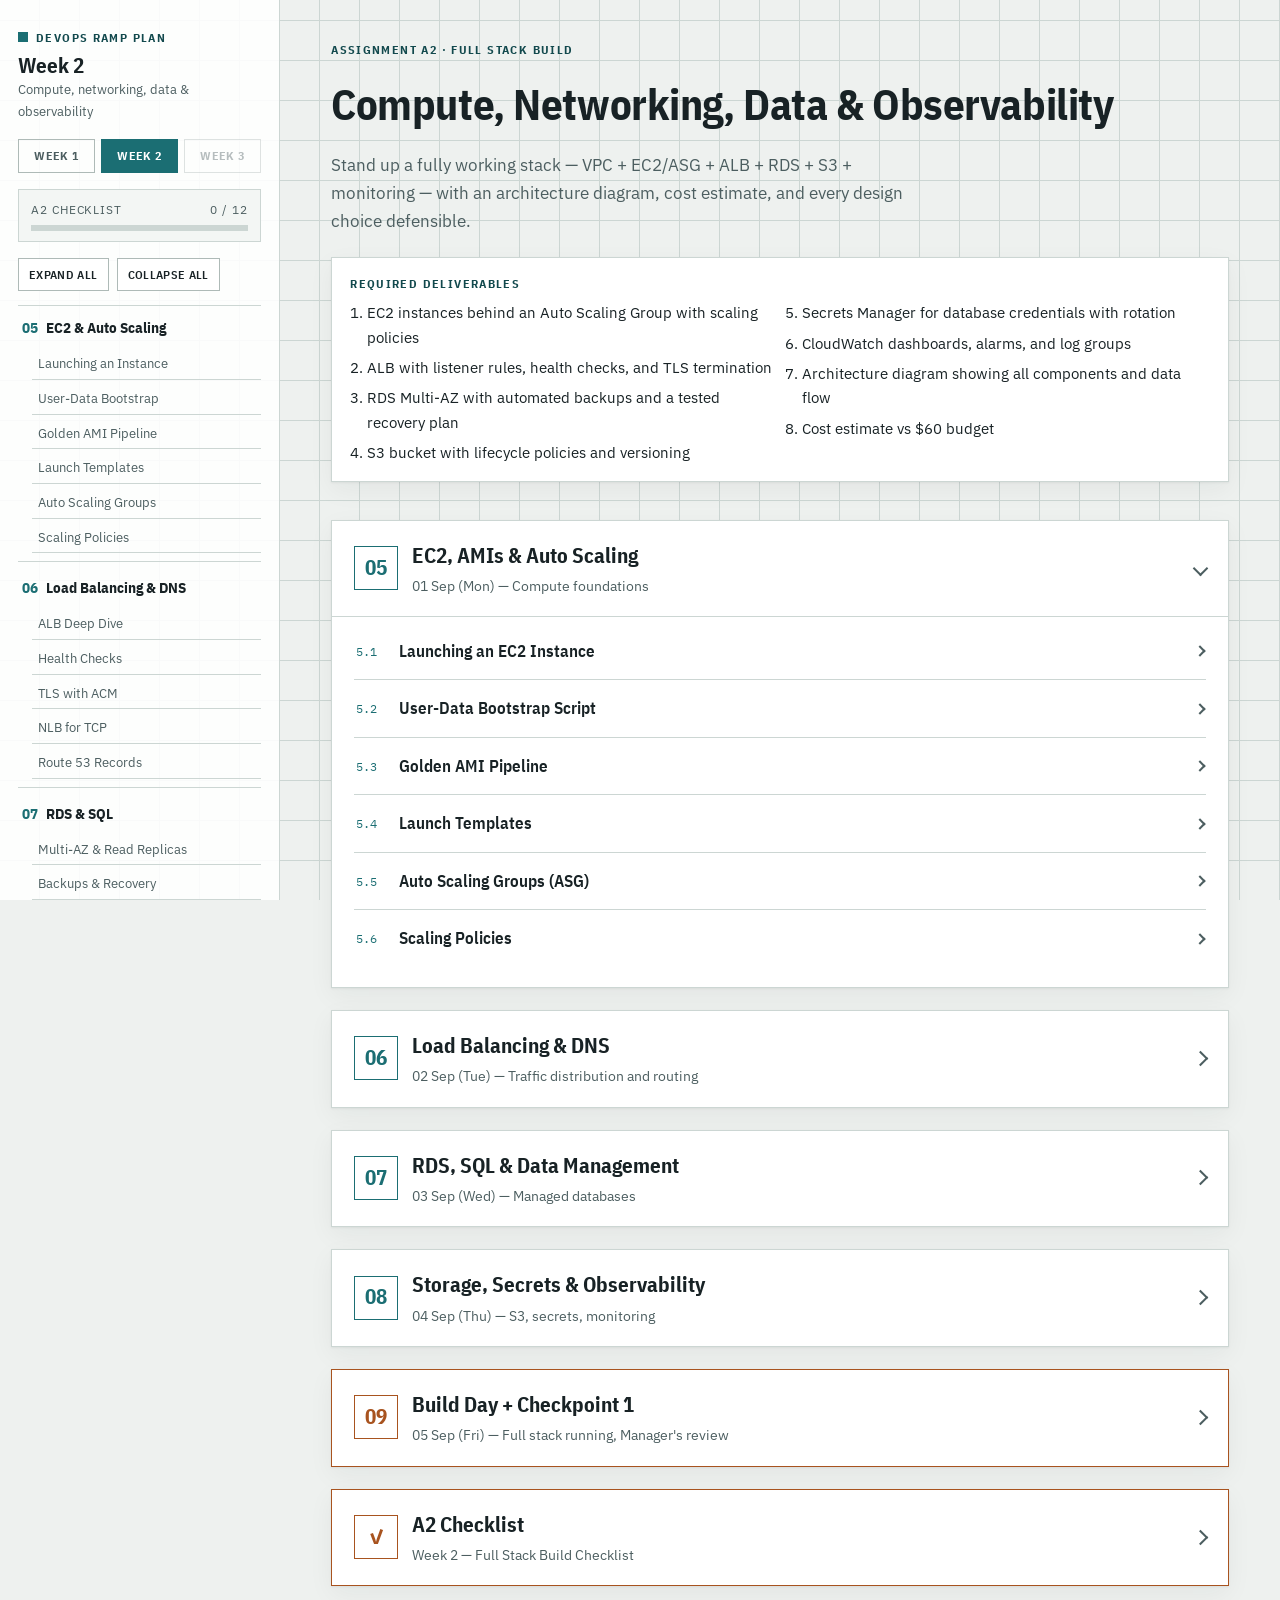
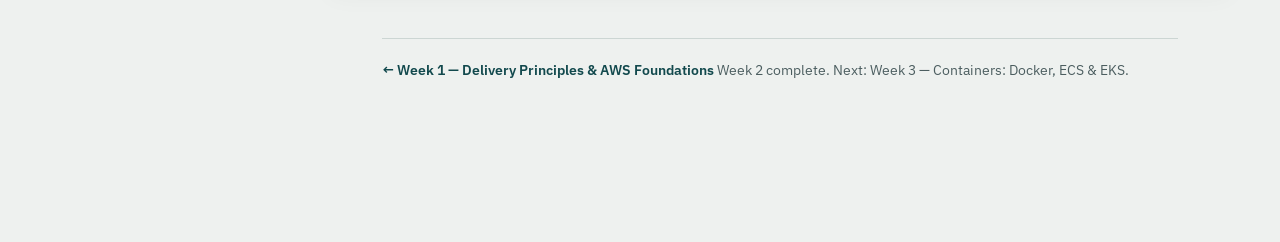
==== week2.html @ 34bdd521 "Public release: DevOps ramp plan (Weeks 1-2) Fresh history for public release. Previous commit histo" ====
<!doctype html>
<html lang="en">
<head>
<meta charset="utf-8">
<meta name="viewport" content="width=device-width, initial-scale=1">
<title>DevOps Ramp Plan — Week 2</title>
<link rel="stylesheet" href="https://fonts.googleapis.com/css2?family=IBM+Plex+Sans+Condensed:wght@600;700&family=IBM+Plex+Sans:wght@400;500;600;700&family=IBM+Plex+Mono:wght@400;500;600&display=swap">
<link rel="stylesheet" href="styles.css">
</head>
<body>

<div class="shell">
  <aside class="sidebar" id="sidebar">
    <div class="brand"><span class="brand-mark"></span><span class="eyebrow">DevOps Ramp Plan</span></div>
    <h1>Week 2</h1>
    <div class="tagline">Compute, networking, data &amp; observability</div>

    <div class="week-switch">
      <a href="index.html" class="week-tab">Week 1</a>
      <a href="week2.html" class="week-tab active">Week 2</a>
      <span class="week-tab disabled">Week 3</span>
    </div>

    <div class="progress-card">
      <div class="p-row"><span>A2 Checklist</span><span id="progress-count">0 / 12</span></div>
      <div class="progress-track"><div class="progress-fill" id="progress-fill"></div></div>
    </div>

    <div class="nav-controls">
      <button class="btn" id="expand-all">Expand all</button>
      <button class="btn" id="collapse-all">Collapse all</button>
    </div>

    <nav class="nav" id="nav">
      <ul>
        <li>
          <a class="day-link" href="#d5"><span class="day-num">05</span> EC2 &amp; Auto Scaling</a>
          <ul class="sub-list">
            <li><a href="#d5-1">Launching an Instance</a></li>
            <li><a href="#d5-2">User-Data Bootstrap</a></li>
            <li><a href="#d5-3">Golden AMI Pipeline</a></li>
            <li><a href="#d5-4">Launch Templates</a></li>
            <li><a href="#d5-5">Auto Scaling Groups</a></li>
            <li><a href="#d5-6">Scaling Policies</a></li>
          </ul>
        </li>
        <li>
          <a class="day-link" href="#d6"><span class="day-num">06</span> Load Balancing &amp; DNS</a>
          <ul class="sub-list">
            <li><a href="#d6-1">ALB Deep Dive</a></li>
            <li><a href="#d6-2">Health Checks</a></li>
            <li><a href="#d6-3">TLS with ACM</a></li>
            <li><a href="#d6-4">NLB for TCP</a></li>
            <li><a href="#d6-5">Route 53 Records</a></li>
          </ul>
        </li>
        <li>
          <a class="day-link" href="#d7"><span class="day-num">07</span> RDS &amp; SQL</a>
          <ul class="sub-list">
            <li><a href="#d7-1">Multi-AZ &amp; Read Replicas</a></li>
            <li><a href="#d7-2">Backups &amp; Recovery</a></li>
            <li><a href="#d7-3">Parameter Groups</a></li>
            <li><a href="#d7-4">Safe SQL Operations</a></li>
            <li><a href="#d7-5">EXPLAIN Plans</a></li>
          </ul>
        </li>
        <li>
          <a class="day-link" href="#d8"><span class="day-num">08</span> Storage, Secrets &amp; Observability</a>
          <ul class="sub-list">
            <li><a href="#d8-1">S3 Deep Dive</a></li>
            <li><a href="#d8-2">Secrets Manager</a></li>
            <li><a href="#d8-3">CloudWatch</a></li>
            <li><a href="#d8-4">X-Ray Tracing</a></li>
            <li><a href="#d8-5">AWS Budgets</a></li>
          </ul>
        </li>
        <li>
          <a class="day-link" href="#d9"><span class="day-num">09</span> Build Day + Checkpoint&nbsp;1</a>
        </li>
        <li><a class="day-link checklist-link" href="#checklist"><span class="day-num">✓</span> A2 Checklist</a></li>
      </ul>
    </nav>
  </aside>

  <main>
    <div class="hero">
      <span class="eyebrow">Assignment A2 · Full Stack Build</span>
      <h1>Compute, Networking, Data &amp; Observability</h1>
      <p class="goal">Stand up a fully working stack — VPC + EC2/ASG + ALB + RDS + S3 + monitoring — with an architecture diagram, cost estimate, and every design choice defensible.</p>
      <div class="deliverables">
        <span class="eyebrow">Required deliverables</span>
        <ol>
          <li>EC2 instances behind an Auto Scaling Group with scaling policies</li>
          <li>ALB with listener rules, health checks, and TLS termination</li>
          <li>RDS Multi-AZ with automated backups and a tested recovery plan</li>
          <li>S3 bucket with lifecycle policies and versioning</li>
          <li>Secrets Manager for database credentials with rotation</li>
          <li>CloudWatch dashboards, alarms, and log groups</li>
          <li>Architecture diagram showing all components and data flow</li>
          <li>Cost estimate vs $60 budget</li>
        </ol>
      </div>
    </div>

    <!-- ===================== DAY 5 ===================== -->
    <details class="day" id="d5" open>
      <summary><span class="day-badge">05</span><span class="day-title"><h2>EC2, AMIs &amp; Auto Scaling</h2><div class="day-sub">01 Sep (Mon) — Compute foundations</div></span><span class="chev"></span></summary>
      <div class="day-body">

        <details class="sub" id="d5-1">
          <summary><span class="sub-num">5.1</span><h3>Launching an EC2 Instance</h3><span class="chev-sm"></span></summary>
          <div class="sub-content">
            <p>An EC2 instance is a virtual server. You choose four things when you launch one:</p>
            <dl class="termlist">
              <dt>AMI (Amazon Machine Image)</dt>
              <dd>The template — which OS, which pre-installed software. Amazon Linux 2023, Ubuntu 24.04, or your own custom image.</dd>
              <dt>Instance type</dt>
              <dd>The hardware — how much CPU and RAM. <code>t3.micro</code> (2 vCPU, 1 GB) is free tier. <code>m5.xlarge</code> (4 vCPU, 16 GB) is production-grade.</dd>
              <dt>Key pair</dt>
              <dd>SSH key for logging in. Create once, reuse. Download the <code>.pem</code> file and keep it safe — you can't download it again.</dd>
              <dt>Network settings</dt>
              <dd>Which VPC, which subnet, which security group. This determines who can reach the instance and what it can reach.</dd>
            </dl>

            <h4 class="mini">Step 1: Find the latest AMI</h4>
            <p>AMIs get deprecated regularly. Always search for the current one:</p>
            <pre data-lang="bash"># Latest Amazon Linux 2023
aws ec2 describe-images \
  --owners amazon \
  --filters "Name=name,Values=al2023-ami-2023*-x86_64" \
            "Name=state,Values=available" \
  --query "Images | sort_by(@, &CreationDate) | [-1].{ID:ImageId,Name:Name}" \
  --output table

# Latest Ubuntu 24.04
aws ec2 describe-images \
  --owners 099720109477 \
  --filters "Name=name,Values=ubuntu/images/hvm-ssd-gp3/ubuntu-noble-24.04-amd64-server-*" \
            "Name=state,Values=available" \
  --query "Images | sort_by(@, &CreationDate) | [-1].{ID:ImageId,Name:Name}" \
  --output table</pre>

            <h4 class="mini">Step 2: Check which instance types are free tier</h4>
            <pre data-lang="bash">aws ec2 describe-instance-types \
  --filters "Name=free-tier-eligible,Values=true" \
  --query "InstanceTypes[].InstanceType" \
  --output table</pre>
            <div class="fact fact-fail"><span class="tag">Gotcha</span><p><code>t2.micro</code> is no longer free tier on newer accounts — it's been replaced by <code>t3.micro</code>. Always check with the command above before launching.</p></div>

            <h4 class="mini">Step 3: Find your VPC subnets and security groups</h4>
            <pre data-lang="bash"># List subnets in your hand-built VPC
aws ec2 describe-subnets \
  --filters "Name=vpc-id,Values=vpc-0123456789abcdef0" \
  --query "Subnets[].{ID:SubnetId,Name:Tags[?Key=='Name']|[0].Value,CIDR:CidrBlock}" \
  --output table

# List security groups in your hand-built VPC
aws ec2 describe-security-groups \
  --filters "Name=vpc-id,Values=vpc-0123456789abcdef0" \
  --query "SecurityGroups[].{ID:GroupId,Name:GroupName}" \
  --output table</pre>
            <div class="fact fact-fail"><span class="tag">Common mistake</span><p>Using the default VPC subnet (<code>172.31.x.x</code>) instead of your hand-built VPC subnet (<code>10.0.x.x</code>). Always verify the subnet ID belongs to <code>vpc-0123456789abcdef0</code>, not <code>vpc-0fedcba9876543210</code> (the default).</p></div>

            <h4 class="mini">Step 4: Create security groups if missing</h4>
            <pre data-lang="bash"># ALB security group
aws ec2 create-security-group \
  --group-name fahad-alb-sg \
  --description "ALB - allows HTTPS/HTTP from internet" \
  --vpc-id vpc-0123456789abcdef0 \
  --query "GroupId" --output text

# App security group
aws ec2 create-security-group \
  --group-name fahad-app-sg \
  --description "App servers - allows traffic from ALB only" \
  --vpc-id vpc-0123456789abcdef0 \
  --query "GroupId" --output text

# DB security group
aws ec2 create-security-group \
  --group-name fahad-db-sg \
  --description "Database - allows traffic from App only" \
  --vpc-id vpc-0123456789abcdef0 \
  --query "GroupId" --output text</pre>

            <h4 class="mini">Step 5: Add inbound rules (the chain)</h4>
            <pre data-lang="bash"># ALB-sg: allow HTTPS and HTTP from internet
aws ec2 authorize-security-group-ingress \
  --group-id &lt;ALB_SG_ID&gt; \
  --protocol tcp --port 443 --cidr 0.0.0.0/0

aws ec2 authorize-security-group-ingress \
  --group-id &lt;ALB_SG_ID&gt; \
  --protocol tcp --port 80 --cidr 0.0.0.0/0

# App-sg: allow 8080 from ALB-sg ONLY
aws ec2 authorize-security-group-ingress \
  --group-id &lt;APP_SG_ID&gt; \
  --protocol tcp --port 8080 \
  --source-group &lt;ALB_SG_ID&gt;

# DB-sg: allow 5432 from App-sg ONLY
aws ec2 authorize-security-group-ingress \
  --group-id &lt;DB_SG_ID&gt; \
  --protocol tcp --port 5432 \
  --source-group &lt;APP_SG_ID&gt;</pre>

            <h4 class="mini">Step 6: Launch the instance</h4>
            <pre data-lang="bash">aws ec2 run-instances \
  --image-id &lt;AMI_ID_FROM_STEP_1&gt; \
  --instance-type t3.micro \
  --key-name devopsKeypair \
  --subnet-id &lt;fahad-private-app-a SUBNET_ID&gt; \
  --security-group-ids &lt;fahad-app-sg ID&gt; \
  --count 1 \
  --tag-specifications 'ResourceType=instance,Tags=[
    {Key=Name,Value=fahad-web-dev},
    {Key=Environment,Value=dev},
    {Key=Owner,Value=fahad},
    {Key=Project,Value=ecommerce-platform},
    {Key=ManagedBy,Value=manual}
  ]'</pre>

            <h4 class="mini">Step 7: Verify it landed in the right VPC</h4>
            <pre data-lang="bash"># Check — IP should be 10.0.10.x, NOT 172.31.x.x
aws ec2 describe-instances \
  --filters "Name=tag:Name,Values=fahad-web-dev" \
            "Name=instance-state-name,Values=running" \
  --query "Reservations[].Instances[].{ID:InstanceId,IP:PrivateIpAddress,Subnet:SubnetId,VPC:VpcId,State:State.Name}" \
  --output table</pre>

            <h4 class="mini">Manage instances</h4>
            <pre data-lang="bash"># List all running instances (clean table view)
aws ec2 describe-instances \
  --filters "Name=instance-state-name,Values=running" \
  --query "Reservations[].Instances[].{ID:InstanceId,State:State.Name,Type:InstanceType,IP:PrivateIpAddress,Name:Tags[?Key=='Name']|[0].Value}" \
  --output table

# Stop (keeps data, stops billing compute)
aws ec2 stop-instances --instance-ids i-xxxxx

# Start again
aws ec2 start-instances --instance-ids i-xxxxx

# Terminate (permanent delete)
aws ec2 terminate-instances --instance-ids i-xxxxx

# Terminate multiple at once
aws ec2 terminate-instances --instance-ids i-aaa111 i-bbb222 i-ccc333</pre>
            <div class="fact fact-note"><span class="tag">Free tier</span><p>750 hours/month of <code>t3.micro</code> for 12 months. One instance 24/7 fits exactly. Two running simultaneously = the second one costs ~$7.50/month. Always check <code>aws ec2 describe-instances</code> to know what's running.</p></div>
          </div>
        </details>

        <details class="sub" id="d5-2">
          <summary><span class="sub-num">5.2</span><h3>User-Data Bootstrap Script</h3><span class="chev-sm"></span></summary>
          <div class="sub-content">
            <p>A shell script that runs automatically on first boot, as root. Used to install packages, configure services, and prepare the instance for its role.</p>
            <pre data-lang="bash">#!/bin/bash
yum update -y
yum install -y httpd
systemctl start httpd
systemctl enable httpd
echo "&lt;h1&gt;Hello from $(hostname)&lt;/h1&gt;" > /var/www/html/index.html</pre>
            <p>Pass it when launching:</p>
            <pre data-lang="bash">aws ec2 run-instances \
  --user-data file://bootstrap.sh \
  ...</pre>
            <div class="fact fact-fail"><span class="tag">Failure mode</span><p>User-data runs once on first boot only. If it fails silently, the instance looks "running" but isn't configured. Check <code>/var/log/cloud-init-output.log</code> to debug.</p></div>
            <div class="fact fact-good"><span class="tag">Best practice</span><p>Keep user-data short — install an agent, pull config from S3 or Parameter Store. Heavy installs belong in a Golden AMI (next section) for faster boot times.</p></div>
          </div>
        </details>

        <details class="sub" id="d5-3">
          <summary><span class="sub-num">5.3</span><h3>Golden AMI Pipeline</h3><span class="chev-sm"></span></summary>
          <div class="sub-content">
            <p>Instead of installing everything via user-data on every boot, you bake a <strong>Golden AMI</strong> — a pre-configured image with all dependencies already installed. Instances boot in ~30 seconds instead of ~4 minutes.</p>

            <h4 class="mini">Step 1: Launch a base instance in a public subnet</h4>
            <p>You need to SSH into this instance to install packages, so it must be in a <strong>public subnet</strong> with internet access and a security group that allows SSH.</p>
            <pre data-lang="bash"># Launch in fahad-public-a with ALB security group
aws ec2 run-instances \
  --image-id ami-0aaaaaaaaaaaaaaaa \
  --instance-type t3.micro \
  --key-name devopsKeypair \
  --subnet-id subnet-0aaa1111aaaa11111 \
  --security-group-ids sg-0aaa00001111bbbb \
  --count 1 \
  --tag-specifications 'ResourceType=instance,Tags=[
    {Key=Name,Value=fahad-golden-base},
    {Key=Owner,Value=fahad}
  ]' \
  --profile fahad</pre>
            <div class="fact fact-fail"><span class="tag">Don't use an existing project instance</span><p>Never bake a Golden AMI from an instance running a project (like nsl-ledgerly). It has project-specific code, credentials, logs, and SSH history that would leak into every new instance. Always start from a fresh base AMI.</p></div>

            <h4 class="mini">Step 2: Wait for the instance to be running, get its public IP</h4>
            <pre data-lang="bash"># Wait ~30 seconds, then check (pending → running takes time)
aws ec2 describe-instances \
  --instance-ids &lt;INSTANCE_ID&gt; \
  --query "Reservations[0].Instances[0].{PublicIP:PublicIpAddress,State:State.Name}" \
  --output table \
  --profile fahad</pre>
            <div class="fact fact-note"><span class="tag">Why wait 30 seconds?</span><p>When you launch, the state is <code>pending</code> — AWS is finding a server, attaching the EBS volume, starting the VM, and assigning a public IP. Until the state becomes <code>running</code>, there's no public IP. That's why <code>PublicDnsName</code> is empty in the launch output.</p></div>

            <h4 class="mini">Step 3: Ensure SSH access (port 22)</h4>
            <p>Check if port 22 is open in your security group:</p>
            <pre data-lang="bash"># Check existing rules
aws ec2 describe-security-groups \
  --group-ids sg-0aaa00001111bbbb \
  --query "SecurityGroups[0].IpPermissions[].{Port:FromPort}" \
  --output table \
  --profile fahad

# If port 22 is NOT listed, add it temporarily
aws ec2 authorize-security-group-ingress \
  --group-id sg-0aaa00001111bbbb \
  --protocol tcp --port 22 --cidr 0.0.0.0/0 \
  --profile fahad</pre>
            <div class="fact fact-note"><span class="tag">Why port 22?</span><p>Port 22 = SSH, the protocol for remote login to Linux servers. Security groups block everything by default. Without a port 22 rule, your SSH connection is silently dropped — no error, just a timeout. The ALB security group only has 80 (HTTP) and 443 (HTTPS), which is correct for web traffic but doesn't include SSH.</p></div>

            <h4 class="mini">Troubleshooting: SSH hangs at "Connecting"</h4>
            <p>If <code>ssh -v</code> shows <code>debug1: Connecting to x.x.x.x port 22.</code> and then hangs, check these three things in order:</p>

            <p><strong>Problem 1: Route table not associated with the public subnet</strong></p>
            <p>This is the most common issue. You created <code>fahad-public-rt</code> with the IGW route, but forgot to associate it with the public subnets. Without association, the subnet uses the VPC's main route table (which has no internet route).</p>
            <pre data-lang="bash"># Check: does the public subnet have a route table?
aws ec2 describe-route-tables \
  --filters "Name=association.subnet-id,Values=subnet-0aaa1111aaaa11111" \
  --query "RouteTables[].{ID:RouteTableId,Routes:Routes[].{Dest:DestinationCidrBlock,Target:GatewayId}}" \
  --output table \
  --profile fahad

# If empty → no route table associated. Fix:
aws ec2 associate-route-table \
  --route-table-id rtb-0aaa99998888bbbb \
  --subnet-id subnet-0aaa1111aaaa11111 \
  --profile fahad

# Do the same for fahad-public-b
aws ec2 associate-route-table \
  --route-table-id rtb-0aaa99998888bbbb \
  --subnet-id subnet-0bbb2222bbbb22222 \
  --profile fahad</pre>

            <p><strong>Problem 2: Internet Gateway not attached to VPC</strong></p>
            <pre data-lang="bash"># Check: is the IGW attached?
aws ec2 describe-internet-gateways \
  --filters "Name=attachment.vpc-id,Values=vpc-0123456789abcdef0" \
  --query "InternetGateways[].{ID:InternetGatewayId,State:Attachments[0].State}" \
  --output table \
  --profile fahad

# If State is "detached" or empty:
aws ec2 attach-internet-gateway \
  --internet-gateway-id igw-0aaa11112222bbbb \
  --vpc-id vpc-0123456789abcdef0 \
  --profile fahad</pre>

            <p><strong>Problem 3: SSH key file not found</strong></p>
            <pre data-lang="bash"># Error: "Identity file /home/user/.ssh/mymac.pem not accessible: No such file"

# Find the key file on your machine
find ~ -name "*.pem" -type f 2>/dev/null

# If the key is lost (can't re-download from AWS), create a new one:
aws ec2 create-key-pair \
  --key-name devopsKeypair \
  --query "KeyMaterial" \
  --output text \
  --profile fahad > ~/.ssh/devopsKeypair.pem

chmod 400 ~/.ssh/devopsKeypair.pem

# Then terminate the instance and relaunch with the new key
# (you can't change the key of a running instance)</pre>

            <p><strong>Problem 4: Permission denied on .pem file</strong></p>
            <pre data-lang="bash"># Error: "Permissions 0644 for 'key.pem' are too open"
chmod 400 ~/.ssh/devopsKeypair.pem</pre>

            <h4 class="mini">Step 4: SSH in and install packages</h4>
            <pre data-lang="bash">ssh -i ~/.ssh/devopsKeypair.pem ec2-user@&lt;PUBLIC_IP&gt;

# Inside the instance — run these:

# Update OS
sudo yum update -y

# Install Python 3.12 and pip
sudo yum install -y python3.12 python3.12-pip

# Install Nginx
sudo yum install -y nginx
sudo systemctl enable nginx

# Install app dependencies
sudo pip3.12 install gunicorn django==5.1

# Install CloudWatch agent
sudo yum install -y amazon-cloudwatch-agent

# Harden SSH: disable root login
sudo sed -i 's/#PermitRootLogin yes/PermitRootLogin no/' /etc/ssh/sshd_config

# Clean up before snapshot (remove temp files, logs, SSH history)
sudo rm -rf /tmp/* /var/log/*.log
history -c

# Exit back to your local machine
exit</pre>

            <h4 class="mini">Step 5: Bake the Golden AMI</h4>
            <pre data-lang="bash">aws ec2 create-image \
  --instance-id &lt;INSTANCE_ID&gt; \
  --name "golden-ecommerce-v1.0-$(date +%Y%m%d)" \
  --description "AL2023 + Python 3.12 + Nginx + Django 5.1 + CW agent" \
  --tag-specifications 'ResourceType=image,Tags=[
    {Key=Name,Value=golden-ecommerce-v1.0},
    {Key=Owner,Value=fahad},
    {Key=Project,Value=ecommerce-platform},
    {Key=BaseAMI,Value=ami-0aaaaaaaaaaaaaaaa}
  ]' \
  --profile fahad

# Check if it's ready (takes 3-5 minutes: pending → available)
aws ec2 describe-images \
  --owners self \
  --query "Images[].{ID:ImageId,Name:Name,State:State}" \
  --output table \
  --profile fahad</pre>
            <div class="fact fact-note"><span class="tag">BaseAMI tag</span><p>Tag the Golden AMI with the base AMI ID it was built from. When Amazon releases a security patch, you know which base to re-bake from.</p></div>

            <h4 class="mini">Step 6: Clean up</h4>
            <pre data-lang="bash"># Terminate the base instance (no longer needed)
aws ec2 terminate-instances \
  --instance-ids &lt;INSTANCE_ID&gt; \
  --profile fahad

# Remove SSH access from ALB security group (security hygiene)
aws ec2 revoke-security-group-ingress \
  --group-id sg-0aaa00001111bbbb \
  --protocol tcp --port 22 --cidr 0.0.0.0/0 \
  --profile fahad</pre>
            <div class="fact fact-fail"><span class="tag">Don't forget</span><p>Always remove the port 22 rule after you're done. SSH from <code>0.0.0.0/0</code> means anyone on the internet can attempt to connect. In production, use AWS Systems Manager Session Manager instead — no SSH port needed at all.</p></div>

            <h4 class="mini">Step 7: Use the Golden AMI going forward</h4>
            <pre data-lang="bash"># Our Golden AMI: ami-0bbbbbbbbbbbbbbbb
# Use it instead of the base Amazon AMI in all future launches:

aws ec2 run-instances \
  --image-id ami-0bbbbbbbbbbbbbbbb \
  --instance-type t3.micro \
  --key-name devopsKeypair \
  --subnet-id subnet-0ccc3333cccc33333 \
  --security-group-ids sg-0bbb00002222cccc \
  --profile fahad

# Boot time: ~30 seconds (vs ~4 minutes with user-data bootstrap)</pre>

            <h4 class="mini">Managing Golden AMIs</h4>
            <pre data-lang="bash"># List all your custom AMIs
aws ec2 describe-images \
  --owners self \
  --query "Images[].{ID:ImageId,Name:Name,State:State,Date:CreationDate}" \
  --output table \
  --profile fahad

# Deregister an old AMI you no longer need
aws ec2 deregister-image \
  --image-id ami-xxxxx \
  --profile fahad</pre>

            <h4 class="mini">When to re-bake</h4>
            <ul>
              <li><strong>New OS security patch</strong> — Amazon releases an updated base AMI, you rebuild on top of it</li>
              <li><strong>New system dependency</strong> — adding Redis client, upgrading Python version</li>
              <li><strong>Configuration change</strong> — new monitoring agent config, updated SSH hardening</li>
              <li><strong>NOT for app code changes</strong> — your app code is pulled fresh at boot (from S3 or a container registry), so you don't re-bake just for a code deploy</li>
            </ul>
            <p>Re-baking uses the same steps as the first bake — the difference is what you start <em>from</em>:</p>
            <pre class="diagram">First bake:       Amazon Linux AMI → install everything → Golden v1.0
Re-bake:          Golden v1.0 → apply changes → Golden v1.1
Security re-bake: NEW Amazon Linux AMI → install everything fresh → Golden v2.0</pre>
            <div class="fact fact-fail"><span class="tag">Gotcha</span><p>Step 6 of the first bake revoked port 22 from <code>sg-0aaa00001111bbbb</code> as security hygiene — which means it's <em>closed by default</em> every time you come back to re-bake. Both scenarios below re-open it before SSHing and revoke it again during clean-up. Skip that and SSH just hangs at "Connecting", same symptom as the troubleshooting section above, different cause.</p></div>

            <h4 class="mini">Scenario 1 — small update (add a package, change a config)</h4>
            <p>Start from your existing Golden AMI — everything is already installed, you just add the change:</p>
            <pre data-lang="bash"># 1. Launch from your EXISTING Golden AMI (not the raw Amazon base)
aws ec2 run-instances \
  --image-id ami-0bbbbbbbbbbbbbbbb \
  --instance-type t3.micro \
  --key-name devopsKeypair \
  --subnet-id subnet-0aaa1111aaaa11111 \
  --security-group-ids sg-0aaa00001111bbbb \
  --tag-specifications 'ResourceType=instance,Tags=[
    {Key=Name,Value=fahad-golden-rebake}
  ]' \
  --profile fahad

# 2. Re-open port 22 — Step 6 of the first bake revoked it, so it's
#    almost certainly closed again. Skipping this = SSH hangs at
#    "Connecting" with no error, same symptom as the troubleshooting
#    section above, just a different cause.
aws ec2 authorize-security-group-ingress \
  --group-id sg-0aaa00001111bbbb \
  --protocol tcp --port 22 --cidr 0.0.0.0/0 \
  --profile fahad

# 3. SSH in — everything from v1.0 is already there
ssh -i ~/.ssh/devopsKeypair.pem ec2-user@&lt;PUBLIC_IP&gt;

# 4. Apply only the change
sudo pip3.12 install redis          # example: adding Redis client
sudo systemctl enable redis         # example: enabling a new service

# 5. Clean up and exit
sudo rm -rf /tmp/* /var/log/*.log
history -c
exit

# 6. Bake as v1.1
aws ec2 create-image \
  --instance-id &lt;INSTANCE_ID&gt; \
  --name "golden-ecommerce-v1.1-$(date +%Y%m%d)" \
  --description "v1.0 + Redis client" \
  --tag-specifications 'ResourceType=image,Tags=[
    {Key=Name,Value=golden-ecommerce-v1.1},
    {Key=Owner,Value=fahad},
    {Key=BaseAMI,Value=ami-0bbbbbbbbbbbbbbbb},
    {Key=ChangeLog,Value=added-redis-client}
  ]' \
  --profile fahad

# 7. Clean up — terminate the instance AND re-revoke port 22
aws ec2 terminate-instances --instance-ids &lt;INSTANCE_ID&gt; --profile fahad
aws ec2 revoke-security-group-ingress \
  --group-id sg-0aaa00001111bbbb \
  --protocol tcp --port 22 --cidr 0.0.0.0/0 \
  --profile fahad</pre>

            <h4 class="mini">Scenario 2 — security re-bake (new Amazon base AMI)</h4>
            <p>Amazon released a patched base AMI — you need to rebuild from scratch on the new base to get the OS-level security fixes:</p>
            <pre data-lang="bash"># 1. Find the latest Amazon Linux AMI
aws ec2 describe-images \
  --owners amazon \
  --filters "Name=name,Values=al2023-ami-2023*-x86_64" \
            "Name=state,Values=available" \
  --query "Images | sort_by(@, &amp;CreationDate) | [-1].{ID:ImageId,Name:Name}" \
  --output table --profile fahad

# 2. Launch from the NEW base (not your old Golden AMI)
aws ec2 run-instances \
  --image-id &lt;NEW_AMAZON_AMI&gt; \
  --instance-type t3.micro \
  --key-name devopsKeypair \
  --subnet-id subnet-0aaa1111aaaa11111 \
  --security-group-ids sg-0aaa00001111bbbb \
  --tag-specifications 'ResourceType=instance,Tags=[
    {Key=Name,Value=fahad-golden-rebake-v2}
  ]' \
  --profile fahad

# 3. Re-open port 22 — same reason as Scenario 1: Step 6 of the first
#    bake revoked it, so it's almost certainly closed right now.
aws ec2 authorize-security-group-ingress \
  --group-id sg-0aaa00001111bbbb \
  --protocol tcp --port 22 --cidr 0.0.0.0/0 \
  --profile fahad

# 4. SSH in and install EVERYTHING from scratch (same as first bake)
ssh -i ~/.ssh/devopsKeypair.pem ec2-user@&lt;PUBLIC_IP&gt;

sudo yum update -y
sudo yum install -y python3.12 python3.12-pip nginx amazon-cloudwatch-agent
sudo pip3.12 install gunicorn django==5.1
sudo systemctl enable nginx
sudo sed -i 's/#PermitRootLogin yes/PermitRootLogin no/' /etc/ssh/sshd_config
# ... plus any packages added since v1.0 (like redis from v1.1)
sudo pip3.12 install redis

sudo rm -rf /tmp/* /var/log/*.log
history -c
exit

# 5. Bake as v2.0 (major version = new base)
aws ec2 create-image \
  --instance-id &lt;INSTANCE_ID&gt; \
  --name "golden-ecommerce-v2.0-$(date +%Y%m%d)" \
  --description "NEW base AL2023 + Python 3.12 + Nginx + Django 5.1 + Redis + CW agent" \
  --tag-specifications 'ResourceType=image,Tags=[
    {Key=Name,Value=golden-ecommerce-v2.0},
    {Key=Owner,Value=fahad},
    {Key=BaseAMI,Value=&lt;NEW_AMAZON_AMI&gt;},
    {Key=ChangeLog,Value=security-rebake-new-base}
  ]' \
  --profile fahad

# 6. Clean up — terminate the instance AND re-revoke port 22
aws ec2 terminate-instances --instance-ids &lt;INSTANCE_ID&gt; --profile fahad
aws ec2 revoke-security-group-ingress \
  --group-id sg-0aaa00001111bbbb \
  --protocol tcp --port 22 --cidr 0.0.0.0/0 \
  --profile fahad</pre>

            <h4 class="mini">Which scenario, when?</h4>
            <div class="table-scroll">
              <table>
                <thead><tr><th>Trigger</th><th>Approach</th><th>Version bump</th></tr></thead>
                <tbody>
                  <tr><td>Add a package (redis, memcached client)</td><td>Scenario 1: build on existing Golden AMI</td><td>v1.0 → v1.1</td></tr>
                  <tr><td>Change a config (Nginx settings, SSH hardening)</td><td>Scenario 1: build on existing Golden AMI</td><td>v1.1 → v1.2</td></tr>
                  <tr><td>Upgrade Python (3.12 → 3.13)</td><td>Scenario 2: fresh from new base</td><td>v1.x → v2.0</td></tr>
                  <tr><td>Amazon releases OS security patch</td><td>Scenario 2: fresh from new base</td><td>v1.x → v2.0</td></tr>
                  <tr><td>Major dependency upgrade (Django 5.1 → 6.0)</td><td>Scenario 2: safer to rebuild clean</td><td>v1.x → v2.0</td></tr>
                </tbody>
              </table>
            </div>

            <h4 class="mini">After re-baking: update the launch template</h4>
            <p>The Golden AMI is useless if your ASG (see <a href="#d5-5">5.5</a>) is still pointing to the old one — this uses the launch template mechanics from <a href="#d5-4">5.4</a>:</p>
            <pre data-lang="bash"># Create new launch template version with the new AMI
aws ec2 create-launch-template-version \
  --launch-template-name ecommerce-web \
  --version-description "v2.0 - security rebake" \
  --source-version 1 \
  --launch-template-data '{"ImageId": "ami-NEW_GOLDEN_AMI"}' \
  --profile fahad

# Set it as default
aws ec2 modify-launch-template \
  --launch-template-name ecommerce-web \
  --default-version 2 \
  --profile fahad

# ASG picks up the new version on next scale-out
# To force all instances to update NOW:
aws autoscaling start-instance-refresh \
  --auto-scaling-group-name fahad-web-asg \
  --profile fahad</pre>
            <p>The <code>instance-refresh</code> command does a rolling replacement — terminates old instances one by one and launches new ones from the updated template. Zero downtime if you have multiple instances across AZs.</p>

            <h4 class="mini">Keep a version history</h4>
            <pre data-lang="bash"># List all your Golden AMIs in order
aws ec2 describe-images \
  --owners self \
  --query "Images | sort_by(@, &amp;CreationDate) | [].{ID:ImageId,Name:Name,Date:CreationDate,Base:Tags[?Key=='BaseAMI']|[0].Value}" \
  --output table \
  --profile fahad</pre>
            <p>This gives you a timeline of every Golden AMI you've built, when, and which base it came from. Never delete the currently active AMI — keep at least the previous version as rollback.</p>

            <h4 class="mini">Lab: v1.0 → v1.1 re-bake (adding Docker)</h4>
            <p>This is what we actually did — a Scenario 1 re-bake to add Docker and Docker Compose to the Golden AMI.</p>

            <p><strong>Install Docker and Docker Compose inside SSH session:</strong></p>
            <pre data-lang="bash"># Install Docker
sudo yum install -y docker
sudo systemctl enable docker
sudo systemctl start docker

# Add ec2-user to docker group (no sudo needed for docker commands)
sudo usermod -aG docker ec2-user

# Install Docker Compose v2 (as a Docker CLI plugin)
sudo mkdir -p /usr/local/lib/docker/cli-plugins
sudo curl -SL "https://github.com/docker/compose/releases/latest/download/docker-compose-linux-x86_64" \
  -o /usr/local/lib/docker/cli-plugins/docker-compose
sudo chmod +x /usr/local/lib/docker/cli-plugins/docker-compose

# Verify both
docker --version
docker compose version

# If docker --version gives permission error, the group change hasn't taken effect:
newgrp docker
docker --version</pre>

            <div class="fact fact-fail"><span class="tag">Gotcha: Redis client ≠ Redis server</span>
              <p><code>pip install redis</code> installs the <strong>Python client library</strong> (lets your app talk to a Redis server). <code>systemctl enable redis</code> tries to start the <strong>Redis server process</strong> — which you didn't install. These are two different things with the same name.</p>
              <p>For production, use <strong>ElastiCache</strong> (AWS managed Redis) — your Golden AMI only needs the Python client, not the server. If you want a local Redis server for testing:</p>
            </div>
            <pre data-lang="bash"># Only if you need Redis SERVER on the instance (not typical for production)
sudo yum install -y redis6
sudo systemctl enable redis6
sudo systemctl start redis6
redis-cli ping    # returns PONG</pre>

            <p><strong>Bake result:</strong></p>
            <pre data-lang="bash"># After installing Docker, clean up and exit SSH:
sudo rm -rf /tmp/* /var/log/*.log
history -c
exit

# Bake v1.1 from local machine:
aws ec2 create-image \
  --instance-id i-0eee5555ffff6666 \
  --name "golden-ecommerce-v1.1-$(date +%Y%m%d)" \
  --description "v1.0 + Redis client + Docker + Docker Compose" \
  --tag-specifications 'ResourceType=image,Tags=[
    {Key=Name,Value=golden-ecommerce-v1.1},
    {Key=Owner,Value=fahad},
    {Key=BaseAMI,Value=ami-0bbbbbbbbbbbbbbbb},
    {Key=ChangeLog,Value=added-redis-docker-compose}
  ]' \
  --profile fahad</pre>

            <p><strong>Current AMI inventory:</strong></p>
            <div class="table-scroll">
              <table>
                <thead><tr><th>Version</th><th>AMI ID</th><th>Contents</th><th>Status</th></tr></thead>
                <tbody>
                  <tr><td>v1.0</td><td><code>ami-0bbbbbbbbbbbbbbbb</code></td><td>Python 3.12, Nginx, Django 5.1, CW agent</td><td>Rollback (keep)</td></tr>
                  <tr><td>v1.1</td><td><code>ami-0ccccccccccccccc</code></td><td>v1.0 + Redis client + Docker + Docker Compose</td><td>Current (active)</td></tr>
                </tbody>
              </table>
            </div>

            <h4 class="mini">Where these AMIs actually live</h4>
            <p>A Golden AMI is stored as an <strong>EBS snapshot in S3</strong> — but you never see that S3 bucket directly. AWS manages it entirely behind the scenes; the AMI itself is just a pointer to it:</p>
            <pre class="diagram">Golden AMI (ami-0ccccccccccccccc)
    └── points to → EBS Snapshot (snap-xxxxx)
                        └── stored in → S3 (AWS-managed, invisible to you)</pre>
            <p>See both of our AMIs' snapshots at once:</p>
            <pre data-lang="bash">aws ec2 describe-images \
  --image-ids ami-0bbbbbbbbbbbbbbbb ami-0ccccccccccccccc \
  --query "Images[].{AMI:ImageId,Name:Name,Snapshots:BlockDeviceMappings[].Ebs.SnapshotId}" \
  --output table \
  --profile fahad</pre>
            <div class="table-scroll">
              <table>
                <thead><tr><th>What</th><th>Where</th><th>Can you see it?</th><th>Cost</th></tr></thead>
                <tbody>
                  <tr><td>AMI metadata (name, tags, config)</td><td>EC2 AMI registry (regional)</td><td>Yes — <code>describe-images</code></td><td>Free</td></tr>
                  <tr><td>EBS snapshot (the actual disk data)</td><td>S3 (AWS-managed)</td><td>Yes — <code>describe-snapshots</code></td><td>~$0.05/GB/month</td></tr>
                  <tr><td>The S3 bucket itself</td><td>AWS's internal infrastructure</td><td>No — you can't browse it</td><td>Included in snapshot price</td></tr>
                </tbody>
              </table>
            </div>
            <div class="fact fact-note"><span class="tag">Regional, not AZ-specific</span><p>An AMI exists only in the region you built it in — <code>ap-south-1</code> here, not tied to a specific AZ within it. Want to use it in <code>eu-west-1</code>? You have to copy it there explicitly:</p></div>
            <pre data-lang="bash"># Copy an AMI to another region (for multi-region deployment)
aws ec2 copy-image \
  --source-image-id ami-0ccccccccccccccc \
  --source-region ap-south-1 \
  --region eu-west-1 \
  --name "golden-ecommerce-v1.1-copy" \
  --profile fahad</pre>
            <p>The AMI registration itself is free — it's just a pointer. The snapshot behind it is what actually costs money, which is why deleting an AMI takes two steps (see below): deregistering alone leaves the snapshot billing forever. At this point you should see two snapshots — one for v1.0, one for v1.1 — roughly 8GB each, about $0.80/month total. Minimal cost, but worth knowing where it comes from.</p>

            <h4 class="mini">Troubleshooting: forgot the instance ID</h4>
            <p>If you launched an instance but didn't save the ID, find it by searching running instances:</p>
            <pre data-lang="bash"># Find all running instances (not just yours)
aws ec2 describe-instances \
  --filters "Name=instance-state-name,Values=running" \
  --query "Reservations[].Instances[].{ID:InstanceId,Name:Tags[?Key=='Name']|[0].Value,IP:PrivateIpAddress,VPC:VpcId}" \
  --output table \
  --profile fahad

# If you know the IP from your SSH prompt (e.g. ec2-user@ip-10-0-1-164):
# Look for IP 10.0.1.164 in the table — that row has your instance ID</pre>
            <div class="fact fact-note"><span class="tag">Tip</span><p>If you filtered by <code>tag:Owner,Values=fahad</code> and got nothing, the instance might not have an Owner tag. Drop the tag filter and search all running instances. The SSH prompt always shows the private IP — match it to the table.</p></div>

            <h4 class="mini">When and how to delete old Golden AMIs</h4>
            <div class="table-scroll">
              <table>
                <thead><tr><th>Situation</th><th>Action</th></tr></thead>
                <tbody>
                  <tr><td>v1.1 just created (now)</td><td>Keep v1.0 as rollback</td></tr>
                  <tr><td>v1.1 tested and stable for a few days</td><td>Safe to delete v1.0</td></tr>
                  <tr><td>v2.0 created (security re-bake)</td><td>Keep v1.1, delete v1.0</td></tr>
                  <tr><td><strong>General rule</strong></td><td><strong>Always keep current + one previous version</strong></td></tr>
                </tbody>
              </table>
            </div>

            <p><strong>Deleting an AMI — two steps (not one!):</strong></p>
            <p>Deregistering the AMI alone isn't enough — the EBS snapshot behind it keeps charging ~$0.05/GB/month.</p>
            <pre data-lang="bash"># Step 1: Find the snapshot backing the AMI
aws ec2 describe-images \
  --image-ids ami-0bbbbbbbbbbbbbbbb \
  --query "Images[0].BlockDeviceMappings[].Ebs.SnapshotId" \
  --output text \
  --profile fahad

# Step 2: Deregister the AMI (removes it from your AMI list)
aws ec2 deregister-image \
  --image-id ami-0bbbbbbbbbbbbbbbb \
  --profile fahad

# Step 3: Delete the orphan snapshot (stops the storage charge)
aws ec2 delete-snapshot \
  --snapshot-id &lt;SNAPSHOT_ID_FROM_STEP_1&gt; \
  --profile fahad</pre>
            <div class="fact fact-fail"><span class="tag">Don't skip step 3</span><p>If you only deregister without deleting the snapshot, the snapshot sits in your account silently charging. Check for orphan snapshots periodically:</p></div>
            <pre data-lang="bash"># Find all snapshots you own
aws ec2 describe-snapshots \
  --owner-ids self \
  --query "Snapshots[].{ID:SnapshotId,Size:VolumeSize,Date:StartTime,Desc:Description}" \
  --output table \
  --profile fahad</pre>

            <div class="fact fact-good"><span class="tag">Immutable infra</span><p>Golden AMIs are the foundation of immutable infrastructure: you never SSH into a production server to patch it. Build a new AMI with the fix, replace the old instances via the ASG. This prevents configuration drift — every instance is identical, built from the same image.</p></div>
          </div>
        </details>

        <details class="sub" id="d5-4">
          <summary><span class="sub-num">5.4</span><h3>Launch Templates</h3><span class="chev-sm"></span></summary>
          <div class="sub-content">
            <p>A <strong>launch template</strong> is a versioned configuration blueprint: AMI, instance type, security groups, user-data, IAM role — everything needed to launch an instance, saved as a reusable template.</p>
            <pre data-lang="bash"># Create launch template using our Golden AMI v1.1 (with Docker)
aws ec2 create-launch-template \
  --launch-template-name ecommerce-web \
  --version-description "v1 - golden AMI v1.1 with Python+Nginx+Django+Docker" \
  --launch-template-data '{
    "ImageId": "ami-0ccccccccccccccc",
    "InstanceType": "t3.micro",
    "KeyName": "devopsKeypair",
    "SecurityGroupIds": ["sg-0bbb00002222cccc"],
    "TagSpecifications": [{
      "ResourceType": "instance",
      "Tags": [
        {"Key": "Name", "Value": "fahad-web"},
        {"Key": "Environment", "Value": "dev"},
        {"Key": "Owner", "Value": "fahad"},
        {"Key": "Project", "Value": "ecommerce-platform"},
        {"Key": "ManagedBy", "Value": "manual"}
      ]
    }]
  }' \
  --profile fahad</pre>
            <p>Templates are versioned. When you update (new Golden AMI, different instance type), create a new version — the old version stays as rollback:</p>
            <pre data-lang="bash"># Create a new version (e.g. updated Golden AMI)
aws ec2 create-launch-template-version \
  --launch-template-name ecommerce-web \
  --version-description "v2 - updated golden AMI" \
  --source-version 1 \
  --launch-template-data '{
    "ImageId": "ami-NEW_GOLDEN_AMI_ID"
  }' \
  --profile fahad

# List versions
aws ec2 describe-launch-template-versions \
  --launch-template-name ecommerce-web \
  --query "LaunchTemplateVersions[].{Version:VersionNumber,Desc:VersionDescription,AMI:LaunchTemplateData.ImageId}" \
  --output table \
  --profile fahad

# Set default version
aws ec2 modify-launch-template \
  --launch-template-name ecommerce-web \
  --default-version 2 \
  --profile fahad</pre>
            <p>Auto Scaling Groups reference a template version — <code>$Latest</code> (always newest), <code>$Default</code> (the one you set), or a specific number.</p>
          </div>
        </details>

        <details class="sub" id="d5-5">
          <summary><span class="sub-num">5.5</span><h3>Auto Scaling Groups (ASG)</h3><span class="chev-sm"></span></summary>
          <div class="sub-content">
            <p>An ASG maintains a fleet of instances — it ensures you always have the right number running, replaces unhealthy ones, and spreads them across AZs.</p>
            <h4 class="mini">Three capacity settings</h4>
            <div class="table-scroll">
              <table>
                <thead><tr><th>Setting</th><th>What it means</th><th>Example</th></tr></thead>
                <tbody>
                  <tr><td><strong>Minimum</strong></td><td>Never go below this, even during scale-in</td><td>1 (always at least 1 running)</td></tr>
                  <tr><td><strong>Desired</strong></td><td>How many to run right now — ASG launches/terminates to match</td><td>1 (free tier safe with nsl-ledgerly running)</td></tr>
                  <tr><td><strong>Maximum</strong></td><td>Never go above this, even under heavy load</td><td>3 (budget ceiling)</td></tr>
                </tbody>
              </table>
            </div>
            <h4 class="mini">How it works with AZs</h4>
            <p>If you set desired=4 across 2 AZs, ASG places 2 in each AZ. If AZ-a goes down, ASG launches 2 replacements in AZ-b (up to the max). This is automatic fault tolerance — you don't write any code for it.</p>
            <h4 class="mini">Health checks</h4>
            <p>ASG checks if instances are healthy. Two types:</p>
            <ul>
              <li><strong>EC2 health check:</strong> is the instance running? (default — catches crashes and hardware failures)</li>
              <li><strong>ELB health check:</strong> is the ALB's health check passing? (catches app-level failures — process running but returning 500s)</li>
            </ul>
            <p>Always use ELB health checks when you have a load balancer. An instance can be "running" (EC2 healthy) but serving errors (ELB unhealthy). Without ELB health checks, ASG won't replace it.</p>

            <h4 class="mini">Step 1: Create the launch template (prerequisite)</h4>
            <p>The ASG needs a launch template to know what to launch. We created this in <a href="#d5-4">5.4</a>:</p>
            <pre data-lang="bash"># Verify your launch template exists
aws ec2 describe-launch-templates \
  --launch-template-names ecommerce-web \
  --query "LaunchTemplates[0].{ID:LaunchTemplateId,Name:LaunchTemplateName,Version:LatestVersionNumber}" \
  --output table \
  --profile fahad

# Our template: lt-0aaa77778888bbbb (ecommerce-web, references Golden AMI v1.1)</pre>

            <h4 class="mini">Step 2: Create the ASG</h4>
            <pre data-lang="bash"># Create with desired=1 to stay within free tier
aws autoscaling create-auto-scaling-group \
  --auto-scaling-group-name fahad-web-asg \
  --launch-template LaunchTemplateName=ecommerce-web,Version='$Latest' \
  --min-size 1 \
  --max-size 3 \
  --desired-capacity 1 \
  --vpc-zone-identifier "subnet-0ccc3333cccc33333,subnet-0ddd4444dddd44444" \
  --tags Key=Name,Value=fahad-web-asg,PropagateAtLaunch=true \
         Key=Environment,Value=dev,PropagateAtLaunch=true \
         Key=Owner,Value=fahad,PropagateAtLaunch=true \
  --profile fahad</pre>
            <div class="fact fact-note"><span class="tag">vpc-zone-identifier</span><p>This specifies which subnets the ASG launches instances into. Using both private app subnets (<code>fahad-private-app-a</code> + <code>fahad-private-app-b</code>) across two AZs gives automatic fault tolerance.</p></div>
            <div class="fact fact-fail"><span class="tag">Free tier warning</span><p>Using <code>desired-capacity 1</code> (not 2) because <code>nsl-ledgerly</code> is already using the free tier t3.micro allowance. Two t3.micro running simultaneously = the second one costs ~$0.01/hr (~$7.50/month).</p></div>

            <h4 class="mini">Step 3: Verify the ASG launched an instance</h4>
            <pre data-lang="bash"># Check ASG status (wait ~30 seconds after creation)
aws autoscaling describe-auto-scaling-groups \
  --auto-scaling-group-names fahad-web-asg \
  --query "AutoScalingGroups[0].{Min:MinSize,Max:MaxSize,Desired:DesiredCapacity,Instances:Instances[].{ID:InstanceId,AZ:AvailabilityZone,Health:HealthStatus,State:LifecycleState}}" \
  --output table \
  --profile fahad</pre>

            <h4 class="mini">Troubleshooting: instances array is empty</h4>
            <p>If the ASG shows <code>"Instances": []</code>, either it's still launching (wait 30 seconds) or something failed. Check the scaling activity log:</p>
            <pre data-lang="bash"># Shows WHY a launch failed (wrong subnet, SG not in VPC, quota hit, etc.)
aws autoscaling describe-scaling-activities \
  --auto-scaling-group-name fahad-web-asg \
  --query "Activities[0].{Status:StatusCode,Desc:Description,Cause:Cause}" \
  --profile fahad

# If this returns null, the ASG hasn't even attempted yet — just wait longer

# Full ASG dump (use when --query hides the problem)
aws autoscaling describe-auto-scaling-groups \
  --auto-scaling-group-names fahad-web-asg \
  --profile fahad</pre>

            <h4 class="mini">Lab: testing scale-out and scale-in</h4>
            <p>This is the powerful part — manually scaling to see the ASG distribute instances across AZs:</p>
            <pre data-lang="bash"># Scale up to 2 instances
aws autoscaling set-desired-capacity \
  --auto-scaling-group-name fahad-web-asg \
  --desired-capacity 2 \
  --profile fahad

# Wait 30 seconds, then check — should see 2 instances in different AZs
aws autoscaling describe-auto-scaling-groups \
  --auto-scaling-group-names fahad-web-asg \
  --query "AutoScalingGroups[0].Instances[].{ID:InstanceId,AZ:AvailabilityZone,Health:HealthStatus}" \
  --output table \
  --profile fahad</pre>
            <p><strong>What we observed:</strong></p>
            <pre class="diagram">After scale-out to desired=2:
+--------------+----------+-----------------------+
|      AZ      | Health   |          ID           |
+--------------+----------+-----------------------+
|  ap-south-1b |  Healthy |  i-0ccc3333dddd4444  |
|  ap-south-1a |  Healthy |  i-0aaa1111bbbb2222  |
+--------------+----------+-----------------------+
→ ASG automatically placed one in each AZ for fault tolerance</pre>

            <h4 class="mini">Why it landed one per AZ — the actual mechanism</h4>
            <p>It comes down to this one line from the <code>create-auto-scaling-group</code> command:</p>
            <pre data-lang="bash">--vpc-zone-identifier "subnet-0ccc3333cccc33333,subnet-0ddd4444dddd44444"</pre>
            <p>That gave the ASG two subnets in two different AZs:</p>
            <pre class="diagram">subnet-0ccc3333cccc33333 = fahad-private-app-a → ap-south-1a
subnet-0ddd4444dddd44444 = fahad-private-app-b → ap-south-1b</pre>
            <p>The ASG automatically distributes instances across whichever subnets it's given, balancing AZs as it goes:</p>
            <pre class="diagram">desired=2, 2 subnets → 1 in ap-south-1a, 1 in ap-south-1b
desired=4, 2 subnets → 2 in ap-south-1a, 2 in ap-south-1b</pre>
            <div class="fact fact-fail"><span class="tag">One subnet = no fault tolerance</span><p>If <code>--vpc-zone-identifier</code> had listed only <code>subnet-0ccc3333cccc33333</code>, every instance would land in <code>ap-south-1a</code> alone — if that AZ goes down, everything goes down. There's no separate "spread across AZs" setting to remember: the ASG only ever launches into the subnets you hand it, so AZ coverage is really a side effect of which subnets you listed.</p></div>
            <div class="fact fact-good"><span class="tag">The whole trick</span><p>Give the ASG subnets in multiple AZs, and it handles the distribution automatically. No extra config, no code — just listing two subnet IDs.</p></div>

            <pre data-lang="bash"># Scale back down to 1 (save money!)
aws autoscaling set-desired-capacity \
  --auto-scaling-group-name fahad-web-asg \
  --desired-capacity 1 \
  --profile fahad

# Wait 30 seconds, check which one was terminated
aws autoscaling describe-auto-scaling-groups \
  --auto-scaling-group-names fahad-web-asg \
  --query "AutoScalingGroups[0].Instances[].{ID:InstanceId,AZ:AvailabilityZone}" \
  --output table \
  --profile fahad</pre>
            <p><strong>What we observed:</strong></p>
            <pre class="diagram">After scale-in to desired=1:
+--------------+-----------------------+
|      AZ      |          ID           |
+--------------+-----------------------+
|  ap-south-1a |  i-0aaa1111bbbb2222  |
+--------------+-----------------------+
→ ASG terminated the ap-south-1b instance automatically
→ Default termination policy: pick the AZ with more instances, terminate the oldest</pre>

            <h4 class="mini">ASG termination policies</h4>
            <p>When the ASG needs to remove an instance during scale-in, it follows a policy:</p>
            <div class="table-scroll">
              <table>
                <thead><tr><th>Policy</th><th>How it picks</th><th>Use when</th></tr></thead>
                <tbody>
                  <tr><td><strong>Default</strong></td><td>Balance AZs first → oldest launch template → closest to next billing hour</td><td>Most cases (what we used)</td></tr>
                  <tr><td><strong>OldestInstance</strong></td><td>Terminate the longest-running instance</td><td>Rolling AMI updates — replace old images first</td></tr>
                  <tr><td><strong>NewestInstance</strong></td><td>Terminate the most recently launched</td><td>Testing — keep the stable old instances</td></tr>
                  <tr><td><strong>OldestLaunchTemplate</strong></td><td>Terminate instances using the oldest template version</td><td>After launch template update — phase out old config</td></tr>
                </tbody>
              </table>
            </div>

            <h4 class="mini">Manage ASG lifecycle</h4>
            <pre data-lang="bash"># Check all ASG details
aws autoscaling describe-auto-scaling-groups \
  --auto-scaling-group-names fahad-web-asg \
  --query "AutoScalingGroups[0].{Name:AutoScalingGroupName,Min:MinSize,Max:MaxSize,Desired:DesiredCapacity,HealthCheck:HealthCheckType,Instances:Instances[].{ID:InstanceId,AZ:AvailabilityZone,Health:HealthStatus}}" \
  --profile fahad

# Update settings (e.g. change max from 3 to 6)
aws autoscaling update-auto-scaling-group \
  --auto-scaling-group-name fahad-web-asg \
  --max-size 6 \
  --profile fahad

# Force replace all instances with new launch template version (rolling update)
aws autoscaling start-instance-refresh \
  --auto-scaling-group-name fahad-web-asg \
  --profile fahad

# Protect a specific instance from scale-in (e.g. running a long job)
aws autoscaling set-instance-protection \
  --auto-scaling-group-name fahad-web-asg \
  --instance-ids i-xxxxx \
  --protected-from-scale-in \
  --profile fahad

# Delete ASG entirely (terminates all its instances)
aws autoscaling delete-auto-scaling-group \
  --auto-scaling-group-name fahad-web-asg \
  --force-delete \
  --profile fahad</pre>

            <h4 class="mini">End-of-session cleanup</h4>
            <div class="fact fact-fail"><span class="tag">Budget rule</span><p>Since <code>nsl-ledgerly</code> uses your free tier t3.micro, any ASG instance costs real money. Delete the ASG at the end of each study session. The launch template and Golden AMI stay (free) — recreating the ASG next session is one command.</p></div>
            <pre data-lang="bash"># Delete ASG (terminates its instances automatically)
aws autoscaling delete-auto-scaling-group \
  --auto-scaling-group-name fahad-web-asg \
  --force-delete \
  --profile fahad

# Verify no extra instances left running
aws ec2 describe-instances \
  --filters "Name=instance-state-name,Values=running" \
  --query "Reservations[].Instances[].{ID:InstanceId,Name:Tags[?Key=='Name']|[0].Value,Type:InstanceType}" \
  --output table \
  --profile fahad
# Should show only nsl-ledgerly</pre>

            <h4 class="mini">Quick recreation next session</h4>
            <pre data-lang="bash"># One command to bring the ASG back (template + AMI already exist)
aws autoscaling create-auto-scaling-group \
  --auto-scaling-group-name fahad-web-asg \
  --launch-template LaunchTemplateName=ecommerce-web,Version='$Latest' \
  --min-size 1 \
  --max-size 3 \
  --desired-capacity 1 \
  --vpc-zone-identifier "subnet-0ccc3333cccc33333,subnet-0ddd4444dddd44444" \
  --tags Key=Name,Value=fahad-web-asg,PropagateAtLaunch=true \
         Key=Owner,Value=fahad,PropagateAtLaunch=true \
  --profile fahad</pre>
          </div>
        </details>

        <details class="sub" id="d5-6">
          <summary><span class="sub-num">5.6</span><h3>Scaling Policies</h3><span class="chev-sm"></span></summary>
          <div class="sub-content">

            <h4 class="mini">Target tracking (simplest, most common)</h4>
            <p>Set a target metric, ASG adjusts automatically. You don't define thresholds or step sizes — AWS handles the math:</p>
            <pre data-lang="bash"># Keep average CPU at 60%
aws autoscaling put-scaling-policy \
  --auto-scaling-group-name fahad-web-asg \
  --policy-name cpu-target-60 \
  --policy-type TargetTrackingScaling \
  --target-tracking-configuration '{
    "PredefinedMetricSpecification": {
      "PredefinedMetricType": "ASGAverageCPUUtilization"
    },
    "TargetValue": 60.0
  }' \
  --profile fahad</pre>

            <h4 class="mini">What AWS auto-creates for you</h4>
            <p>When you set a target tracking policy, AWS automatically creates <strong>two CloudWatch alarms</strong>:</p>
            <div class="table-scroll">
              <table>
                <thead><tr><th>Alarm</th><th>What it does</th><th>Auto-created name</th></tr></thead>
                <tbody>
                  <tr><td><strong>AlarmHigh</strong></td><td>CPU &gt; 60% → scale OUT (add instances)</td><td><code>TargetTracking-fahad-web-asg-AlarmHigh-xxxxx</code></td></tr>
                  <tr><td><strong>AlarmLow</strong></td><td>CPU drops well below 60% → scale IN (remove instances)</td><td><code>TargetTracking-fahad-web-asg-AlarmLow-xxxxx</code></td></tr>
                </tbody>
              </table>
            </div>
            <p>You set one target (60% CPU) and AWS created the entire feedback loop — monitoring, decision logic, and actions — automatically. This is why target tracking is the recommended starting point.</p>
            <pre data-lang="bash"># See the auto-created alarms
aws cloudwatch describe-alarms \
  --alarm-name-prefix "TargetTracking-fahad-web-asg" \
  --query "MetricAlarms[].{Name:AlarmName,State:StateValue,Threshold:Threshold}" \
  --output table \
  --profile fahad</pre>

            <h4 class="mini">Lab output — what we got</h4>
            <pre class="diagram">Policy created:
  PolicyARN: arn:aws:autoscaling:ap-south-1:111122223333:scalingPolicy:...

Auto-created alarms:
  AlarmHigh: TargetTracking-fahad-web-asg-AlarmHigh-7cd8afbb-...
  AlarmLow:  TargetTracking-fahad-web-asg-AlarmLow-173efae5-...

→ One put-scaling-policy command = policy + 2 CloudWatch alarms + auto-scaling logic
→ No manual alarm configuration needed</pre>

            <h4 class="mini">Predefined metric types for target tracking</h4>
            <div class="table-scroll">
              <table>
                <thead><tr><th>PredefinedMetricType</th><th>What it tracks</th><th>Use when</th></tr></thead>
                <tbody>
                  <tr><td><code>ASGAverageCPUUtilization</code></td><td>Average CPU across all instances</td><td>General purpose — most common choice</td></tr>
                  <tr><td><code>ASGAverageNetworkIn</code></td><td>Average bytes received per instance</td><td>Network-bound workloads (streaming, file uploads)</td></tr>
                  <tr><td><code>ASGAverageNetworkOut</code></td><td>Average bytes sent per instance</td><td>Network-bound workloads (API responses, downloads)</td></tr>
                  <tr><td><code>ALBRequestCountPerTarget</code></td><td>Requests per target from the ALB</td><td>Web apps — scale by traffic volume, not CPU</td></tr>
                </tbody>
              </table>
            </div>
            <pre data-lang="bash"># Example: scale based on requests per target (needs ALB target group ARN)
aws autoscaling put-scaling-policy \
  --auto-scaling-group-name fahad-web-asg \
  --policy-name requests-per-target-1000 \
  --policy-type TargetTrackingScaling \
  --target-tracking-configuration '{
    "PredefinedMetricSpecification": {
      "PredefinedMetricType": "ALBRequestCountPerTarget",
      "ResourceLabel": "app/fahad-web-alb/xxxxx/targetgroup/fahad-web-tg/xxxxx"
    },
    "TargetValue": 1000.0
  }' \
  --profile fahad</pre>

            <h4 class="mini">Step scaling (more granular control)</h4>
            <p>Define explicit thresholds and actions — you control exactly how many instances to add at each level:</p>
            <pre data-lang="bash"># First create a CloudWatch alarm that triggers the policy
aws cloudwatch put-metric-alarm \
  --alarm-name fahad-cpu-high-70 \
  --metric-name CPUUtilization \
  --namespace AWS/EC2 \
  --statistic Average \
  --period 300 \
  --threshold 70 \
  --comparison-operator GreaterThanThreshold \
  --evaluation-periods 2 \
  --dimensions Name=AutoScalingGroupName,Value=fahad-web-asg \
  --profile fahad

# Then create the step scaling policy
aws autoscaling put-scaling-policy \
  --auto-scaling-group-name fahad-web-asg \
  --policy-name cpu-step-scale-out \
  --policy-type StepScaling \
  --adjustment-type ChangeInCapacity \
  --step-adjustments '[
    {"MetricIntervalLowerBound": 0, "MetricIntervalUpperBound": 20, "ScalingAdjustment": 1},
    {"MetricIntervalLowerBound": 20, "ScalingAdjustment": 3}
  ]' \
  --profile fahad</pre>
            <p>This means: if CPU &gt; 70% → add 1 instance. If CPU &gt; 90% (70+20) → add 3 instances. More control than target tracking, but more to configure.</p>
            <div class="table-scroll">
              <table>
                <thead><tr><th>CPU level</th><th>Action</th><th>How the step adjustment reads</th></tr></thead>
                <tbody>
                  <tr><td>70% – 90%</td><td>Add 1 instance</td><td>Lower bound 0, upper bound 20 (above the alarm threshold of 70)</td></tr>
                  <tr><td>&gt; 90%</td><td>Add 3 instances</td><td>Lower bound 20, no upper bound (20+ above threshold)</td></tr>
                  <tr><td>&lt; 30%</td><td>Remove 1 instance</td><td>Separate scale-in policy (not shown)</td></tr>
                </tbody>
              </table>
            </div>

            <h4 class="mini">Scheduled scaling</h4>
            <p>Scale based on time, not metrics. Good for predictable traffic patterns:</p>
            <pre data-lang="bash"># Scale up to 3 instances at 8am Dhaka time (2am UTC) on weekdays
aws autoscaling put-scheduled-update-group-action \
  --auto-scaling-group-name fahad-web-asg \
  --scheduled-action-name morning-scale-up \
  --recurrence "0 2 * * MON-FRI" \
  --desired-capacity 3 \
  --profile fahad

# Scale back to 1 instance at 10pm Dhaka time (4pm UTC) on weekdays
aws autoscaling put-scheduled-update-group-action \
  --auto-scaling-group-name fahad-web-asg \
  --scheduled-action-name evening-scale-down \
  --recurrence "0 16 * * MON-FRI" \
  --desired-capacity 1 \
  --profile fahad

# List scheduled actions
aws autoscaling describe-scheduled-actions \
  --auto-scaling-group-name fahad-web-asg \
  --query "ScheduledUpdateGroupActions[].{Name:ScheduledActionName,Recurrence:Recurrence,Desired:DesiredCapacity}" \
  --output table \
  --profile fahad

# Delete a scheduled action
aws autoscaling delete-scheduled-action \
  --auto-scaling-group-name fahad-web-asg \
  --scheduled-action-name morning-scale-up \
  --profile fahad</pre>
            <div class="fact fact-note"><span class="tag">Cron format</span><p>The recurrence uses cron syntax: <code>minute hour day-of-month month day-of-week</code>. All times are UTC. Dhaka is UTC+6, so 8am Dhaka = 2am UTC.</p></div>

            <h4 class="mini">Scale-in protection</h4>
            <p>Prevents specific instances from being terminated during scale-in. Use for instances running long jobs that shouldn't be interrupted:</p>
            <pre data-lang="bash"># Protect a specific instance
aws autoscaling set-instance-protection \
  --auto-scaling-group-name fahad-web-asg \
  --instance-ids i-xxxxx \
  --protected-from-scale-in \
  --profile fahad

# Remove protection
aws autoscaling set-instance-protection \
  --auto-scaling-group-name fahad-web-asg \
  --instance-ids i-xxxxx \
  --no-protected-from-scale-in \
  --profile fahad</pre>

            <h4 class="mini">Which policy type to choose?</h4>
            <div class="table-scroll">
              <table>
                <thead><tr><th>Policy type</th><th>Complexity</th><th>Best for</th><th>You manage</th></tr></thead>
                <tbody>
                  <tr><td><strong>Target tracking</strong></td><td>Simplest</td><td>Most workloads — set target, AWS handles the rest</td><td>Just the target value</td></tr>
                  <tr><td><strong>Step scaling</strong></td><td>Medium</td><td>Workloads with sudden spikes — need different responses at different levels</td><td>Alarms + step adjustments</td></tr>
                  <tr><td><strong>Scheduled</strong></td><td>Simplest</td><td>Predictable traffic patterns — business hours, batch windows</td><td>Cron schedules + desired counts</td></tr>
                  <tr><td><strong>Combined</strong></td><td>Most complex</td><td>Production — scheduled as baseline + target tracking for unexpected spikes</td><td>All of the above</td></tr>
                </tbody>
              </table>
            </div>
            <div class="fact fact-good"><span class="tag">Start here</span><p>For the ramp plan, target tracking on CPU is enough. Add step scaling or scheduled scaling only if Manager asks "what would you do for a flash sale?" — that's when you'd combine scheduled (pre-scale before the sale) + target tracking (handle unexpected spikes during).</p></div>

            <h4 class="mini">Manage scaling policies</h4>
            <pre data-lang="bash"># List all policies on an ASG
aws autoscaling describe-policies \
  --auto-scaling-group-name fahad-web-asg \
  --query "ScalingPolicies[].{Name:PolicyName,Type:PolicyType,Target:TargetTrackingConfiguration.TargetValue}" \
  --output table \
  --profile fahad

# Delete a scaling policy
aws autoscaling delete-policy \
  --auto-scaling-group-name fahad-web-asg \
  --policy-name cpu-target-60 \
  --profile fahad

# Note: deleting a target tracking policy also deletes its auto-created CloudWatch alarms</pre>
          </div>
        </details>

      </div>
    </details>

    <!-- ===================== DAY 6 ===================== -->
    <details class="day" id="d6">
      <summary><span class="day-badge">06</span><span class="day-title"><h2>Load Balancing &amp; DNS</h2><div class="day-sub">02 Sep (Tue) — Traffic distribution and routing</div></span><span class="chev"></span></summary>
      <div class="day-body">

        <details class="sub" id="d6-1">
          <summary><span class="sub-num">6.1</span><h3>Application Load Balancer (ALB) Deep Dive</h3><span class="chev-sm"></span></summary>
          <div class="sub-content">
            <p>The ALB operates at Layer 7 (HTTP/HTTPS). It receives all incoming requests and distributes them to healthy targets based on rules you define.</p>
            <h4 class="mini">Key components</h4>
            <dl class="termlist">
              <dt>Listener</dt>
              <dd>Listens on a port (80 for HTTP, 443 for HTTPS). Each listener has rules that determine where to send traffic.</dd>
              <dt>Rule</dt>
              <dd>Conditions (path, host, headers) + an action (forward to target group, redirect, fixed response).</dd>
              <dt>Target group</dt>
              <dd>A group of instances (or IPs, or Lambda functions) that receive traffic. Each has its own health check.</dd>
            </dl>
            <h4 class="mini">Path-based routing</h4>
            <pre class="diagram">ALB :443
├── /api/*      → target-group-api (EC2 instances running Django)
├── /static/*   → target-group-static (S3 via redirect)
├── /health     → fixed response: 200 "OK"
└── default     → target-group-web (EC2 instances running Nginx)</pre>
            <p>One ALB replaces what would otherwise be multiple Nginx reverse proxy configurations. You define the routing in the AWS console or CLI, not in config files.</p>

            <h4 class="mini">CLI: Create ALB + Target Group + Listener</h4>
            <pre data-lang="bash"># 1. Create the ALB (internet-facing, in public subnets)
aws elbv2 create-load-balancer \
  --name fahad-web-alb \
  --subnets subnet-0aaa1111aaaa11111 subnet-0bbb2222bbbb22222 \
  --security-groups &lt;ALB_SG_ID&gt; \
  --scheme internet-facing \
  --type application \
  --query "LoadBalancers[0].{ARN:LoadBalancerArn,DNS:DNSName}" \
  --output table

# 2. Create a target group (where the ALB sends traffic)
aws elbv2 create-target-group \
  --name fahad-web-tg \
  --protocol HTTP \
  --port 8080 \
  --vpc-id vpc-0123456789abcdef0 \
  --target-type instance \
  --health-check-path /health \
  --health-check-interval-seconds 30 \
  --healthy-threshold-count 2 \
  --unhealthy-threshold-count 3 \
  --query "TargetGroups[0].TargetGroupArn" \
  --output text

# 3. Register EC2 instances as targets
aws elbv2 register-targets \
  --target-group-arn &lt;TARGET_GROUP_ARN&gt; \
  --targets Id=i-xxxxx Id=i-yyyyy

# 4. Create a listener (HTTP on port 80 → forward to target group)
aws elbv2 create-listener \
  --load-balancer-arn &lt;ALB_ARN&gt; \
  --protocol HTTP \
  --port 80 \
  --default-actions Type=forward,TargetGroupArn=&lt;TARGET_GROUP_ARN&gt;

# 5. Check target health
aws elbv2 describe-target-health \
  --target-group-arn &lt;TARGET_GROUP_ARN&gt; \
  --query "TargetHealthDescriptions[].{ID:Target.Id,Health:TargetHealth.State,Reason:TargetHealth.Reason}" \
  --output table

# List all ALBs
aws elbv2 describe-load-balancers \
  --query "LoadBalancers[].{Name:LoadBalancerName,DNS:DNSName,State:State.Code}" \
  --output table

# Delete ALB (must delete listeners first)
aws elbv2 delete-load-balancer --load-balancer-arn &lt;ALB_ARN&gt;</pre>

            <h4 class="mini">Weighted target groups (canary deployments)</h4>
            <p>One rule, two target groups, adjustable weights:</p>
            <pre data-lang="bash">aws elbv2 modify-rule \
  --rule-arn arn:aws:elasticloadbalancing:...:rule/... \
  --actions '[{
    "Type": "forward",
    "ForwardConfig": {
      "TargetGroups": [
        {"TargetGroupArn": "arn:...tg-v1", "Weight": 90},
        {"TargetGroupArn": "arn:...tg-v2", "Weight": 10}
      ]
    }
  }]'</pre>
            <p>90% of traffic to v1, 10% to v2. Change weights to shift traffic during canary deploys — no server restart needed.</p>
          </div>
        </details>

        <details class="sub" id="d6-2">
          <summary><span class="sub-num">6.2</span><h3>Health Checks</h3><span class="chev-sm"></span></summary>
          <div class="sub-content">
            <p>The ALB periodically sends an HTTP request to each target. If the response is healthy, traffic flows. If unhealthy, the target is removed from rotation.</p>
            <div class="table-scroll">
              <table>
                <thead><tr><th>Setting</th><th>What it does</th><th>Recommended</th></tr></thead>
                <tbody>
                  <tr><td><strong>Path</strong></td><td>URL the ALB hits</td><td><code>/health</code> — a lightweight endpoint that checks DB connectivity</td></tr>
                  <tr><td><strong>Interval</strong></td><td>How often to check</td><td>30 seconds</td></tr>
                  <tr><td><strong>Timeout</strong></td><td>How long to wait for a response</td><td>5 seconds</td></tr>
                  <tr><td><strong>Healthy threshold</strong></td><td>Consecutive successes to mark healthy</td><td>2</td></tr>
                  <tr><td><strong>Unhealthy threshold</strong></td><td>Consecutive failures to mark unhealthy</td><td>3</td></tr>
                  <tr><td><strong>Success codes</strong></td><td>Which HTTP status codes count as healthy</td><td><code>200</code> (or <code>200-299</code>)</td></tr>
                </tbody>
              </table>
            </div>
            <div class="fact fact-fail"><span class="tag">Common mistake</span><p>Setting the health check path to <code>/</code> on a Django app that redirects <code>/</code> to <code>/login</code> (302). The ALB sees a 302, not a 200, and marks the target unhealthy. Always use a dedicated <code>/health</code> endpoint that returns 200 directly.</p></div>
          </div>
        </details>

        <details class="sub" id="d6-3">
          <summary><span class="sub-num">6.3</span><h3>TLS Termination with ACM</h3><span class="chev-sm"></span></summary>
          <div class="sub-content">
            <p><strong>ACM (AWS Certificate Manager)</strong> provides free, auto-renewing TLS/SSL certificates. The ALB terminates TLS — meaning it handles encryption/decryption, and forwards plain HTTP to your backend instances.</p>
            <pre class="diagram">User → HTTPS (encrypted) → ALB → HTTP (plain) → EC2 instances
                                    ↑ TLS terminates here
                                    Certificate from ACM</pre>
            <p>Benefits: your EC2 instances don't need to handle TLS certificates, reducing complexity and CPU overhead. The certificate auto-renews — no more expired cert emergencies.</p>
            <div class="fact fact-good"><span class="tag">Best practice</span><p>Add an HTTP (port 80) listener that redirects all traffic to HTTPS (port 443). This ensures no one accidentally uses unencrypted HTTP.</p></div>
          </div>
        </details>

        <details class="sub" id="d6-4">
          <summary><span class="sub-num">6.4</span><h3>Network Load Balancer (NLB)</h3><span class="chev-sm"></span></summary>
          <div class="sub-content">
            <p>The NLB operates at Layer 4 (TCP/UDP). It doesn't inspect HTTP headers or paths — it just forwards TCP connections extremely fast.</p>
            <div class="table-scroll">
              <table>
                <thead><tr><th>Feature</th><th>ALB</th><th>NLB</th></tr></thead>
                <tbody>
                  <tr><td><strong>Layer</strong></td><td>7 (HTTP/HTTPS)</td><td>4 (TCP/UDP)</td></tr>
                  <tr><td><strong>Routing</strong></td><td>Path, host, header, query string</td><td>Port-based only</td></tr>
                  <tr><td><strong>Performance</strong></td><td>Good (thousands of req/sec)</td><td>Extreme (millions of req/sec)</td></tr>
                  <tr><td><strong>Static IP</strong></td><td>No (DNS name only)</td><td>Yes (Elastic IP per AZ)</td></tr>
                  <tr><td><strong>TLS termination</strong></td><td>Yes</td><td>Yes (TLS listener)</td></tr>
                  <tr><td><strong>Use when</strong></td><td>HTTP APIs, web apps</td><td>Non-HTTP protocols, extreme perf, static IPs needed</td></tr>
                </tbody>
              </table>
            </div>
            <p>For your ramp plan: use ALB for everything HTTP. NLB is for when you need TCP pass-through (database proxies, gRPC, gaming servers) or static IPs for firewall allowlisting.</p>
          </div>
        </details>

        <details class="sub" id="d6-5">
          <summary><span class="sub-num">6.5</span><h3>Route 53 — DNS Records &amp; Routing</h3><span class="chev-sm"></span></summary>
          <div class="sub-content">
            <h4 class="mini">Record types</h4>
            <div class="table-scroll">
              <table>
                <thead><tr><th>Type</th><th>Points to</th><th>Example</th></tr></thead>
                <tbody>
                  <tr><td><strong>A</strong></td><td>IPv4 address</td><td><code>api.example.com → 203.0.113.10</code></td></tr>
                  <tr><td><strong>AAAA</strong></td><td>IPv6 address</td><td><code>api.example.com → 2600:1f18:...</code></td></tr>
                  <tr><td><strong>CNAME</strong></td><td>Another domain name</td><td><code>www.example.com → example.com</code></td></tr>
                  <tr><td><strong>Alias</strong></td><td>AWS resource (ALB, S3, CloudFront)</td><td><code>api.example.com → my-alb-123.elb.amazonaws.com</code></td></tr>
                </tbody>
              </table>
            </div>
            <div class="fact fact-good"><span class="tag">Use Alias</span><p>Alias records are free (no query charge), support zone apex (<code>example.com</code>, not just subdomains), and automatically resolve to the current IP of the AWS resource. Always use Alias over CNAME for AWS resources.</p></div>

            <h4 class="mini">Routing policies</h4>
            <div class="table-scroll">
              <table>
                <thead><tr><th>Policy</th><th>How it routes</th><th>Use for</th></tr></thead>
                <tbody>
                  <tr><td><strong>Simple</strong></td><td>One record, one answer</td><td>Single-region, single endpoint</td></tr>
                  <tr><td><strong>Weighted</strong></td><td>Split traffic by percentage</td><td>Canary at DNS level, gradual migration</td></tr>
                  <tr><td><strong>Latency</strong></td><td>Route to lowest-latency region</td><td>Active-active multi-region</td></tr>
                  <tr><td><strong>Failover</strong></td><td>Primary + secondary, auto-switch on health check failure</td><td>Active-passive DR</td></tr>
                  <tr><td><strong>Geolocation</strong></td><td>Route by user's country/continent</td><td>Data residency compliance, localized content</td></tr>
                </tbody>
              </table>
            </div>
          </div>
        </details>

      </div>
    </details>

    <!-- ===================== DAY 7 ===================== -->
    <details class="day" id="d7">
      <summary><span class="day-badge">07</span><span class="day-title"><h2>RDS, SQL &amp; Data Management</h2><div class="day-sub">03 Sep (Wed) — Managed databases</div></span><span class="chev"></span></summary>
      <div class="day-body">

        <details class="sub" id="d7-1">
          <summary><span class="sub-num">7.1</span><h3>Multi-AZ &amp; Read Replicas</h3><span class="chev-sm"></span></summary>
          <div class="sub-content">
            <p>Two different features that solve different problems:</p>
            <div class="table-scroll">
              <table>
                <thead><tr><th>Feature</th><th>Multi-AZ</th><th>Read Replica</th></tr></thead>
                <tbody>
                  <tr><td><strong>Purpose</strong></td><td>High availability (failover)</td><td>Read scaling (performance)</td></tr>
                  <tr><td><strong>Replication</strong></td><td>Synchronous — standby always matches primary</td><td>Asynchronous — may lag seconds behind</td></tr>
                  <tr><td><strong>Can you read from it?</strong></td><td>No — standby is dormant until failover</td><td>Yes — send read queries to it</td></tr>
                  <tr><td><strong>Failover</strong></td><td>Automatic, ~60 seconds, same endpoint</td><td>Manual — must promote to standalone</td></tr>
                  <tr><td><strong>Cross-region?</strong></td><td>No (same region, different AZ)</td><td>Yes — can be in another region (for DR)</td></tr>
                  <tr><td><strong>Cost</strong></td><td>Double (two instances running)</td><td>Additive (each replica is an extra instance)</td></tr>
                </tbody>
              </table>
            </div>
            <div class="fact fact-good"><span class="tag">For the ramp plan</span><p>Enable Multi-AZ for production (automatic failover). Add read replicas only when you have read-heavy queries that overwhelm the primary. For learning, single-AZ is fine — Multi-AZ doubles the RDS cost.</p></div>

            <h4 class="mini">CLI: Create an RDS instance</h4>
            <pre data-lang="bash"># 1. Create a DB subnet group (tells RDS which subnets to use)
aws rds create-db-subnet-group \
  --db-subnet-group-name fahad-db-subnets \
  --db-subnet-group-description "Private DB subnets for ecommerce" \
  --subnet-ids subnet-0eee5555eeee55555 subnet-0fff6666ffff66666

# 2. Create the RDS instance (single-AZ for learning, saves cost)
aws rds create-db-instance \
  --db-instance-identifier fahad-ecommerce-db \
  --db-instance-class db.t3.micro \
  --engine postgres \
  --engine-version 16 \
  --master-username ecomadmin \
  --master-user-password '&lt;USE_A_STRONG_PASSWORD&gt;' \
  --allocated-storage 20 \
  --db-subnet-group-name fahad-db-subnets \
  --vpc-security-group-ids &lt;DB_SG_ID&gt; \
  --backup-retention-period 7 \
  --no-publicly-accessible \
  --storage-encrypted \
  --tags Key=Name,Value=fahad-ecommerce-db \
         Key=Environment,Value=dev \
         Key=Owner,Value=fahad

# 3. Check status (takes 5-10 minutes to become "available")
aws rds describe-db-instances \
  --db-instance-identifier fahad-ecommerce-db \
  --query "DBInstances[0].{Status:DBInstanceStatus,Endpoint:Endpoint.Address,Port:Endpoint.Port}" \
  --output table

# 4. Get the connection endpoint (once available)
aws rds describe-db-instances \
  --db-instance-identifier fahad-ecommerce-db \
  --query "DBInstances[0].Endpoint.Address" \
  --output text

# 5. Create a read replica (for read scaling later)
aws rds create-db-instance-read-replica \
  --db-instance-identifier fahad-ecommerce-db-read \
  --source-db-instance-identifier fahad-ecommerce-db

# 6. Force a Multi-AZ failover (for testing DR)
aws rds reboot-db-instance \
  --db-instance-identifier fahad-ecommerce-db \
  --force-failover

# Delete RDS (skip final snapshot for dev)
aws rds delete-db-instance \
  --db-instance-identifier fahad-ecommerce-db \
  --skip-final-snapshot</pre>
            <div class="fact fact-fail"><span class="tag">Cost</span><p><code>db.t3.micro</code> is free tier (750 hrs/month). Multi-AZ doubles it. Don't forget to delete the RDS instance when done studying — unlike EC2, there's no "stop" for single-AZ RDS (Multi-AZ can be stopped for up to 7 days).</p></div>
          </div>
        </details>

        <details class="sub" id="d7-2">
          <summary><span class="sub-num">7.2</span><h3>Backups &amp; Point-in-Time Recovery</h3><span class="chev-sm"></span></summary>
          <div class="sub-content">
            <p>RDS automated backups give you two things:</p>
            <ul>
              <li><strong>Daily snapshots:</strong> full backup taken during your backup window</li>
              <li><strong>Transaction logs:</strong> captured every 5 minutes, stored in S3</li>
            </ul>
            <p>Together, these let you restore to <strong>any second</strong> within your retention window (up to 35 days).</p>
            <pre data-lang="bash"># Restore to a specific point in time — creates a NEW instance
aws rds restore-db-instance-to-point-in-time \
  --source-db-instance-identifier my-prod-db \
  --target-db-instance-identifier my-prod-db-restored \
  --restore-time "2026-09-03T10:30:00Z"</pre>
            <div class="fact fact-fail"><span class="tag">Critical</span><p>Point-in-time recovery creates a <strong>new</strong> RDS instance — it does NOT overwrite the existing one. You must update your app's connection string to point to the new instance. Plan for this in your runbook.</p></div>
          </div>
        </details>

        <details class="sub" id="d7-3">
          <summary><span class="sub-num">7.3</span><h3>Parameter Groups</h3><span class="chev-sm"></span></summary>
          <div class="sub-content">
            <p>Database engine configuration — PostgreSQL settings like <code>max_connections</code>, <code>shared_buffers</code>, <code>work_mem</code>. Applied to an instance or cluster.</p>
            <p>The default parameter group is read-only. Create a custom one to tune settings:</p>
            <pre data-lang="bash">aws rds create-db-parameter-group \
  --db-parameter-group-name ecommerce-pg16 \
  --db-parameter-group-family postgres16 \
  --description "Tuned for ecommerce workload"</pre>
            <div class="fact fact-note"><span class="tag">Reboot required</span><p>Some parameter changes (like <code>shared_buffers</code>) require a reboot to take effect. Others (like <code>work_mem</code>) apply immediately. The console shows "pending-reboot" for the ones that need it.</p></div>
          </div>
        </details>

        <details class="sub" id="d7-4">
          <summary><span class="sub-num">7.4</span><h3>Safe SQL Operations</h3><span class="chev-sm"></span></summary>
          <div class="sub-content">
            <h4 class="mini">Transaction-safe destructive queries</h4>
            <p>Never run UPDATE or DELETE without a transaction wrapper. This pattern saves you from accidental data destruction:</p>
            <pre data-lang="sql">BEGIN;

-- See what will be affected FIRST
SELECT count(*) FROM orders WHERE status = 'cancelled' AND created_at < '2026-01-01';

-- If the count looks right, proceed
DELETE FROM orders WHERE status = 'cancelled' AND created_at < '2026-01-01';

-- Verify the result
SELECT count(*) FROM orders WHERE status = 'cancelled' AND created_at < '2026-01-01';
-- Should be 0

-- Only then commit — or ROLLBACK if something looks wrong
COMMIT;</pre>

            <h4 class="mini">Reverse-out scripts</h4>
            <p>Before running any migration or data change, write the script that undoes it. Store it alongside the change:</p>
            <pre class="diagram">migrations/
├── 042_add_full_name_column.sql         ← the forward migration
├── 042_add_full_name_column_REVERSE.sql ← the undo script
└── 042_add_full_name_column_README.md   ← what it does and when it was run</pre>
            <p>Test the reverse script <strong>before</strong> you run the forward migration. If you can't undo it cleanly, that changes your deployment plan (you need a longer bake time before committing).</p>
          </div>
        </details>

        <details class="sub" id="d7-5">
          <summary><span class="sub-num">7.5</span><h3>EXPLAIN Plans</h3><span class="chev-sm"></span></summary>
          <div class="sub-content">
            <p>When a query is slow, <code>EXPLAIN ANALYZE</code> shows you exactly what PostgreSQL is doing:</p>
            <pre data-lang="sql">EXPLAIN ANALYZE
SELECT o.id, o.total, u.email
FROM orders o
JOIN users u ON u.id = o.user_id
WHERE o.status = 'pending'
AND o.created_at > '2026-08-01';</pre>
            <p>What to look for in the output:</p>
            <ul>
              <li><strong>Seq Scan on a large table:</strong> missing index. Add one on the filtered columns.</li>
              <li><strong>Nested Loop with high row count:</strong> bad join order or missing index on the join column.</li>
              <li><strong>Sort with high cost:</strong> consider adding an index that matches the ORDER BY.</li>
              <li><strong>Actual rows ≫ estimated rows:</strong> stale statistics. Run <code>ANALYZE tablename;</code></li>
            </ul>
            <div class="fact fact-good"><span class="tag">Your Django context</span><p>Django's ORM generates SQL you don't always see. Use <code>django-debug-toolbar</code> or <code>queryset.query</code> to inspect the SQL, then run EXPLAIN on the slow ones directly in psql.</p></div>
          </div>
        </details>

      </div>
    </details>

    <!-- ===================== DAY 8 ===================== -->
    <details class="day" id="d8">
      <summary><span class="day-badge">08</span><span class="day-title"><h2>Storage, Secrets &amp; Observability</h2><div class="day-sub">04 Sep (Thu) — S3, secrets, monitoring</div></span><span class="chev"></span></summary>
      <div class="day-body">

        <details class="sub" id="d8-1">
          <summary><span class="sub-num">8.1</span><h3>S3 Deep Dive</h3><span class="chev-sm"></span></summary>
          <div class="sub-content">
            <h4 class="mini">Lifecycle policies</h4>
            <p>Automatically transition objects between storage classes to optimize cost:</p>
            <pre class="diagram">Day 0:   Standard        ($0.023/GB)  ← hot data, frequent access
Day 30:  Standard-IA     ($0.0125/GB) ← infrequent access, lower cost
Day 90:  Glacier Instant  ($0.004/GB)  ← archive, millisecond retrieval
Day 365: Delete                        ← remove old data</pre>
            <p>Set this on the bucket once, and S3 moves objects automatically. No scripts needed.</p>

            <h4 class="mini">Versioning</h4>
            <p>Keeps all versions of every object. If you accidentally overwrite or delete a file, the previous version still exists. Deleting a versioned object adds a "delete marker" — the object is hidden but not gone. You can restore it.</p>
            <div class="fact fact-note"><span class="tag">Requirement</span><p>Cross-region replication requires versioning enabled on both source and destination buckets. Only <em>new</em> objects replicate — existing objects must be copied manually with <code>aws s3 sync</code>.</p></div>

            <h4 class="mini">Cross-region replication</h4>
            <p>Asynchronous replication to a bucket in another region. Used for disaster recovery (RPO) and compliance (data in specific regions). Combined with lifecycle policies, the replicated bucket can use cheaper storage classes.</p>

            <h4 class="mini">CLI: S3 bucket operations</h4>
            <pre data-lang="bash"># Create a bucket (name must be globally unique)
aws s3 mb s3://fahad-ecommerce-assets-dev

# Enable versioning
aws s3api put-bucket-versioning \
  --bucket fahad-ecommerce-assets-dev \
  --versioning-configuration Status=Enabled

# Upload a file
aws s3 cp ./logo.png s3://fahad-ecommerce-assets-dev/images/logo.png

# Upload an entire folder
aws s3 sync ./static/ s3://fahad-ecommerce-assets-dev/static/

# List objects
aws s3 ls s3://fahad-ecommerce-assets-dev/ --recursive

# Download a file
aws s3 cp s3://fahad-ecommerce-assets-dev/images/logo.png ./downloaded-logo.png

# Set lifecycle policy (Standard → IA after 30 days → Glacier after 90)
aws s3api put-bucket-lifecycle-configuration \
  --bucket fahad-ecommerce-assets-dev \
  --lifecycle-configuration '{
    "Rules": [{
      "ID": "archive-old-objects",
      "Status": "Enabled",
      "Filter": {"Prefix": ""},
      "Transitions": [
        {"Days": 30, "StorageClass": "STANDARD_IA"},
        {"Days": 90, "StorageClass": "GLACIER"}
      ],
      "Expiration": {"Days": 365}
    }]
  }'

# Check bucket size and object count
aws s3 ls s3://fahad-ecommerce-assets-dev/ --recursive --summarize \
  | tail -2

# Block all public access (security best practice)
aws s3api put-public-access-block \
  --bucket fahad-ecommerce-assets-dev \
  --public-access-block-configuration \
    BlockPublicAcls=true,IgnorePublicAcls=true,BlockPublicPolicy=true,RestrictPublicBuckets=true

# Delete all objects and the bucket
aws s3 rb s3://fahad-ecommerce-assets-dev --force</pre>
          </div>
        </details>

        <details class="sub" id="d8-2">
          <summary><span class="sub-num">8.2</span><h3>Secrets Manager &amp; Parameter Store</h3><span class="chev-sm"></span></summary>
          <div class="sub-content">
            <div class="table-scroll">
              <table>
                <thead><tr><th>Feature</th><th>Secrets Manager</th><th>Parameter Store (SSM)</th></tr></thead>
                <tbody>
                  <tr><td><strong>Purpose</strong></td><td>Passwords, API keys, DB credentials</td><td>Configuration values, feature flags, non-secret config</td></tr>
                  <tr><td><strong>Auto rotation</strong></td><td>Yes — Lambda rotates credentials on a schedule</td><td>No built-in rotation</td></tr>
                  <tr><td><strong>Cost</strong></td><td>$0.40/secret/month + API calls</td><td>Free tier (standard params), $0.05/advanced/month</td></tr>
                  <tr><td><strong>Hierarchy</strong></td><td>Flat names</td><td>Hierarchical paths: <code>/app/prod/db-host</code></td></tr>
                  <tr><td><strong>Use when</strong></td><td>DB passwords, third-party API keys</td><td>App config, feature flags, non-sensitive settings</td></tr>
                </tbody>
              </table>
            </div>
            <pre data-lang="bash"># Store a database password
aws secretsmanager create-secret \
  --name ecommerce/prod/db-password \
  --secret-string '{"username":"app","password":"s3cureP@ss"}'

# Retrieve it (your app does this at startup)
aws secretsmanager get-secret-value \
  --secret-id ecommerce/prod/db-password \
  --query SecretString --output text

# Update (rotate) a secret
aws secretsmanager update-secret \
  --secret-id ecommerce/prod/db-password \
  --secret-string '{"username":"app","password":"n3wP@ssw0rd"}'

# List all secrets
aws secretsmanager list-secrets \
  --query "SecretList[].{Name:Name,LastChanged:LastChangedDate}" \
  --output table

# Delete a secret (has a 7-day recovery window by default)
aws secretsmanager delete-secret \
  --secret-id ecommerce/prod/db-password

# --- Parameter Store (SSM) ---

# Store a config value (not secret — use StringType)
aws ssm put-parameter \
  --name "/ecommerce/dev/app-port" \
  --value "8080" \
  --type String

# Store a secret value (encrypted)
aws ssm put-parameter \
  --name "/ecommerce/dev/api-key" \
  --value "sk-abc123" \
  --type SecureString

# Retrieve a parameter
aws ssm get-parameter \
  --name "/ecommerce/dev/app-port" \
  --query "Parameter.Value" --output text

# Retrieve with decryption (for SecureString)
aws ssm get-parameter \
  --name "/ecommerce/dev/api-key" \
  --with-decryption \
  --query "Parameter.Value" --output text

# List all parameters under a path
aws ssm get-parameters-by-path \
  --path "/ecommerce/dev/" \
  --query "Parameters[].{Name:Name,Value:Value}" \
  --output table</pre>
            <div class="fact fact-fail"><span class="tag">Never</span><p>Never hardcode secrets in your application code, Dockerfiles, environment files committed to Git, or Terraform state. Always read from Secrets Manager or Parameter Store at runtime.</p></div>
          </div>
        </details>

        <details class="sub" id="d8-3">
          <summary><span class="sub-num">8.3</span><h3>CloudWatch — Metrics, Alarms &amp; Logs</h3><span class="chev-sm"></span></summary>
          <div class="sub-content">
            <h4 class="mini">Metrics</h4>
            <p>Every AWS service publishes metrics to CloudWatch automatically: EC2 CPU utilization, RDS connections, ALB request count, S3 bucket size. You can also publish custom metrics from your app.</p>

            <h4 class="mini">Alarms</h4>
            <p>Trigger actions when a metric crosses a threshold:</p>
            <pre data-lang="bash"># Alert when CPU exceeds 80% for 5 minutes
aws cloudwatch put-metric-alarm \
  --alarm-name high-cpu-web \
  --metric-name CPUUtilization \
  --namespace AWS/EC2 \
  --statistic Average \
  --period 300 \
  --threshold 80 \
  --comparison-operator GreaterThanThreshold \
  --evaluation-periods 2 \
  --alarm-actions arn:aws:sns:ap-south-1:111122223333:alerts</pre>
            <p>Alarms can trigger: SNS notifications (email/SMS), Auto Scaling actions, Lambda functions, or Systems Manager actions.</p>

            <h4 class="mini">CLI: CloudWatch metrics and alarms</h4>
            <pre data-lang="bash"># Create an SNS topic for alerts (you need this for alarm actions)
aws sns create-topic --name fahad-alerts \
  --query "TopicArn" --output text

# Subscribe your email to the topic
aws sns subscribe \
  --topic-arn arn:aws:sns:ap-south-1:111122223333:fahad-alerts \
  --protocol email \
  --notification-endpoint fahadmdkamal@gmail.com
# Check your email and click "Confirm subscription"

# Create alarm: high CPU on an instance
aws cloudwatch put-metric-alarm \
  --alarm-name fahad-high-cpu-web \
  --metric-name CPUUtilization \
  --namespace AWS/EC2 \
  --statistic Average \
  --period 300 \
  --threshold 80 \
  --comparison-operator GreaterThanThreshold \
  --evaluation-periods 2 \
  --alarm-actions arn:aws:sns:ap-south-1:111122223333:fahad-alerts \
  --dimensions Name=InstanceId,Value=i-xxxxx

# Create alarm: high 5xx errors on ALB
aws cloudwatch put-metric-alarm \
  --alarm-name fahad-alb-5xx-errors \
  --metric-name HTTPCode_Target_5XX_Count \
  --namespace AWS/ApplicationELB \
  --statistic Sum \
  --period 60 \
  --threshold 10 \
  --comparison-operator GreaterThanThreshold \
  --evaluation-periods 2 \
  --alarm-actions arn:aws:sns:ap-south-1:111122223333:fahad-alerts

# List all alarms
aws cloudwatch describe-alarms \
  --query "MetricAlarms[].{Name:AlarmName,State:StateValue,Metric:MetricName}" \
  --output table

# Get CPU metrics for an instance (last 1 hour)
aws cloudwatch get-metric-statistics \
  --namespace AWS/EC2 \
  --metric-name CPUUtilization \
  --dimensions Name=InstanceId,Value=i-xxxxx \
  --start-time $(date -u -d '1 hour ago' +%Y-%m-%dT%H:%M:%S) \
  --end-time $(date -u +%Y-%m-%dT%H:%M:%S) \
  --period 300 \
  --statistics Average \
  --output table</pre>

            <h4 class="mini">Dashboards</h4>
            <p>Build a visual dashboard per environment. Include: request rate, error rate (5xx), latency p50/p95/p99, CPU utilization, active DB connections, and disk usage. This is the first thing you look at during an incident.</p>

            <h4 class="mini">CLI: Logs</h4>
            <p>CloudWatch Logs centralizes logs from all your services. Structure:</p>
            <pre class="diagram">Log group:   /ecs/ecommerce-prod     ← one per service per environment
Log stream:  instance-i-0aee8c/app    ← one per source (instance, container)
Log events:  individual log lines      ← timestamped, searchable</pre>
            <pre data-lang="bash"># Create a log group
aws logs create-log-group \
  --log-group-name /ec2/fahad-web-dev

# List log groups
aws logs describe-log-groups \
  --query "logGroups[].{Name:logGroupName,Size:storedBytes}" \
  --output table

# Tail logs in real-time (requires aws-cli v2)
aws logs tail /ec2/fahad-web-dev --follow

# Search logs for errors (last 1 hour)
aws logs filter-log-events \
  --log-group-name /ec2/fahad-web-dev \
  --filter-pattern "ERROR" \
  --start-time $(date -u -d '1 hour ago' +%s)000 \
  --query "events[].{Time:timestamp,Message:message}" \
  --output table

# Delete a log group (cleanup)
aws logs delete-log-group \
  --log-group-name /ec2/fahad-web-dev</pre>
            <p><strong>Log Insights</strong> lets you query across all log streams with SQL-like syntax (in the Console → CloudWatch → Logs → Insights):</p>
            <pre data-lang="sql">fields @timestamp, @message
| filter @message like /ERROR/
| sort @timestamp desc
| limit 50</pre>
          </div>
        </details>

        <details class="sub" id="d8-4">
          <summary><span class="sub-num">8.4</span><h3>X-Ray Distributed Tracing</h3><span class="chev-sm"></span></summary>
          <div class="sub-content">
            <p>X-Ray traces a request as it flows through your entire system — from the ALB, through your app, to the database, to any external APIs. It shows you exactly where time is spent.</p>
            <pre class="diagram">Trace: GET /api/orders
├── ALB: 2ms
├── Django app: 145ms
│   ├── Auth middleware: 3ms
│   ├── DB query (orders): 89ms  ← bottleneck!
│   ├── DB query (users): 12ms
│   └── Serialize response: 41ms
└── Total: 147ms</pre>
            <p>Without X-Ray, debugging "the API is slow" means guessing. With X-Ray, you see the 89ms database query is the bottleneck — then use EXPLAIN to fix it.</p>
            <div class="fact fact-good"><span class="tag">Your Django context</span><p>The <code>aws-xray-sdk</code> Python package patches Django, requests, boto3, and psycopg2 automatically. Add it to your middleware and every request is traced — no per-function instrumentation needed.</p></div>
          </div>
        </details>

        <details class="sub" id="d8-5">
          <summary><span class="sub-num">8.5</span><h3>AWS Budgets — Cost Alerts &amp; Tracking</h3><span class="chev-sm"></span></summary>
          <div class="sub-content">
            <p>AWS Budgets lets you set spending limits and get email alerts when you approach or exceed them. Essential for the ramp plan — one forgotten NAT Gateway or ALB can eat your credits overnight.</p>

            <h4 class="mini">Method 1: Inline (single command, no files)</h4>
            <pre data-lang="bash">aws budgets create-budget \
  --account-id 111122223333 \
  --budget '{
    "BudgetName": "ramp-plan-fahad",
    "BudgetLimit": {"Amount": "80", "Unit": "USD"},
    "TimeUnit": "QUARTERLY",
    "BudgetType": "COST",
    "TimePeriod": {
      "Start": "2026-09-01T00:00:00Z",
      "End": "2026-12-31T23:59:59Z"
    }
  }' \
  --notifications-with-subscribers '[
    {
      "Notification": {
        "NotificationType": "ACTUAL",
        "ComparisonOperator": "GREATER_THAN",
        "Threshold": 50,
        "ThresholdType": "PERCENTAGE"
      },
      "Subscribers": [{
        "SubscriptionType": "EMAIL",
        "Address": "fahadmdkamal@gmail.com"
      }]
    },
    {
      "Notification": {
        "NotificationType": "ACTUAL",
        "ComparisonOperator": "GREATER_THAN",
        "Threshold": 80,
        "ThresholdType": "PERCENTAGE"
      },
      "Subscribers": [{
        "SubscriptionType": "EMAIL",
        "Address": "fahadmdkamal@gmail.com"
      }]
    }
  ]' \
  --profile fahad</pre>

            <h4 class="mini">Method 2: File-based (separate JSON files — cleaner for version control)</h4>
            <p>Create two files, then reference them:</p>
            <p><strong>budget.json:</strong></p>
            <pre data-lang="json">{
  "BudgetName": "ramp-plan-fahad",
  "BudgetLimit": {
    "Amount": "80",
    "Unit": "USD"
  },
  "TimeUnit": "QUARTERLY",
  "BudgetType": "COST",
  "CostTypes": {
    "IncludeTax": true,
    "IncludeSubscription": true,
    "UseBlended": false,
    "IncludeRefund": false,
    "IncludeCredit": false,
    "IncludeUpfront": true,
    "IncludeRecurring": true,
    "IncludeOtherSubscription": true,
    "IncludeSupport": true,
    "IncludeDiscount": true,
    "UseAmortized": false
  },
  "TimePeriod": {
    "Start": "2026-09-01T00:00:00Z",
    "End": "2026-12-31T23:59:59Z"
  }
}</pre>
            <div class="fact fact-fail"><span class="tag">Date format</span><p>Dates must be ISO 8601: <code>2026-09-01T00:00:00Z</code> — with <code>T</code> between date and time, and <code>Z</code> for UTC. Using underscores (<code>2026-09-01_00:00</code>) or omitting <code>Z</code> will fail.</p></div>

            <p><strong>notifications.json:</strong></p>
            <pre data-lang="json">[
  {
    "Notification": {
      "NotificationType": "ACTUAL",
      "ComparisonOperator": "GREATER_THAN",
      "Threshold": 50,
      "ThresholdType": "PERCENTAGE"
    },
    "Subscribers": [{
      "SubscriptionType": "EMAIL",
      "Address": "fahadmdkamal@gmail.com"
    }]
  },
  {
    "Notification": {
      "NotificationType": "ACTUAL",
      "ComparisonOperator": "GREATER_THAN",
      "Threshold": 80,
      "ThresholdType": "PERCENTAGE"
    },
    "Subscribers": [{
      "SubscriptionType": "EMAIL",
      "Address": "fahadmdkamal@gmail.com"
    }]
  }
]</pre>
            <div class="fact fact-fail"><span class="tag">Gotcha</span><p>The notifications file must be a bare JSON <strong>array</strong> <code>[...]</code>, not an object <code>{"NotificationWithSubscribers": [...]}</code>. The CLI flag already names the parameter — the file provides just the value.</p></div>

            <p><strong>The command:</strong></p>
            <pre data-lang="bash"># cd into the directory containing the JSON files first
cd ~/Desktop/devops-syllabus

aws budgets create-budget \
  --account-id 111122223333 \
  --budget file://budget.json \
  --notifications-with-subscribers file://notifications.json \
  --profile fahad</pre>
            <div class="fact fact-note"><span class="tag">file:// paths</span><p><code>file://budget.json</code> is relative to your current directory. Use <code>file:///full/path/budget.json</code> (triple slash) for absolute paths, or <code>cd</code> into the directory first.</p></div>

            <h4 class="mini">Method 3: AWS Console</h4>
            <p>Go to <strong>AWS Console → Billing → Budgets → Create budget</strong>. Use the guided wizard — it generates the same thing as the CLI but with a visual form. Good for one-off budgets; CLI is better for reproducibility.</p>

            <h4 class="mini">All possible field values — reference</h4>

            <p><strong>Budget object fields:</strong></p>
            <div class="table-scroll">
              <table>
                <thead><tr><th>Field</th><th>Possible values</th><th>Description</th></tr></thead>
                <tbody>
                  <tr><td><code>BudgetName</code></td><td>Any string (unique per account)</td><td>Name for the budget. Used in describe/delete commands.</td></tr>
                  <tr><td><code>BudgetLimit.Amount</code></td><td>Any number as a <strong>string</strong> — e.g. <code>"80"</code>, <code>"100.50"</code></td><td>Must be a string, not a number. <code>"80"</code> not <code>80</code>.</td></tr>
                  <tr><td><code>BudgetLimit.Unit</code></td><td><code>USD</code> | <code>GB</code> | <code>HOURS</code></td><td><code>USD</code> for cost budgets. <code>GB</code> or <code>HOURS</code> for usage budgets.</td></tr>
                  <tr><td><code>BudgetType</code></td><td><code>COST</code> | <code>USAGE</code> | <code>RI_UTILIZATION</code> | <code>RI_COVERAGE</code> | <code>SAVINGS_PLANS_UTILIZATION</code> | <code>SAVINGS_PLANS_COVERAGE</code></td><td><code>COST</code> tracks dollars spent. <code>USAGE</code> tracks resource consumption (hours, GB). The RI/SP types track reserved instance and savings plan efficiency.</td></tr>
                  <tr><td><code>TimeUnit</code></td><td><code>DAILY</code> | <code>MONTHLY</code> | <code>QUARTERLY</code> | <code>ANNUALLY</code></td><td>How the budget resets. <code>MONTHLY</code> = $80/month. <code>QUARTERLY</code> = $80/quarter. <code>DAILY</code> = $80/day (unusual).</td></tr>
                </tbody>
              </table>
            </div>

            <p><strong>TimePeriod:</strong></p>
            <div class="table-scroll">
              <table>
                <thead><tr><th>Field</th><th>Format</th><th>Example</th></tr></thead>
                <tbody>
                  <tr><td><code>Start</code></td><td>ISO 8601 timestamp</td><td><code>2026-09-01T00:00:00Z</code></td></tr>
                  <tr><td><code>End</code></td><td>ISO 8601 timestamp</td><td><code>2026-12-31T23:59:59Z</code></td></tr>
                </tbody>
              </table>
            </div>
            <div class="fact fact-note"><span class="tag">Tip</span><p>If you omit <code>TimePeriod</code>, the budget starts immediately and has no end date — it recurs forever at the <code>TimeUnit</code> interval. Fine for ongoing monitoring.</p></div>

            <p><strong>CostTypes (all booleans — what to include in the cost calculation):</strong></p>
            <div class="table-scroll">
              <table>
                <thead><tr><th>Field</th><th>Default</th><th>When to change</th></tr></thead>
                <tbody>
                  <tr><td><code>IncludeTax</code></td><td><code>true</code></td><td>Set <code>false</code> to track pre-tax spend only</td></tr>
                  <tr><td><code>IncludeSubscription</code></td><td><code>true</code></td><td>Includes marketplace subscriptions</td></tr>
                  <tr><td><code>IncludeCredit</code></td><td><code>true</code></td><td>Set <code>false</code> to see raw spend before credits are applied — <strong>recommended for learning</strong> so you see what you'd actually owe</td></tr>
                  <tr><td><code>IncludeRefund</code></td><td><code>true</code></td><td>Include refunds in the calculation</td></tr>
                  <tr><td><code>IncludeSupport</code></td><td><code>true</code></td><td>Include AWS Support plan charges</td></tr>
                  <tr><td><code>IncludeDiscount</code></td><td><code>true</code></td><td>Include volume and bundled discounts</td></tr>
                  <tr><td><code>UseBlended</code></td><td><code>false</code></td><td>Set <code>true</code> for blended rate (averaged across linked accounts in an Organization)</td></tr>
                  <tr><td><code>UseAmortized</code></td><td><code>false</code></td><td>Set <code>true</code> to spread upfront RI/SP payments across their term</td></tr>
                  <tr><td><code>IncludeUpfront</code></td><td><code>true</code></td><td>Include one-time upfront fees</td></tr>
                  <tr><td><code>IncludeRecurring</code></td><td><code>true</code></td><td>Include recurring monthly fees</td></tr>
                  <tr><td><code>IncludeOtherSubscription</code></td><td><code>true</code></td><td>Include other subscription costs</td></tr>
                </tbody>
              </table>
            </div>

            <p><strong>CostFilters (optional — narrow budget to specific services):</strong></p>
            <pre data-lang="json">// Track ALL services (recommended — don't add this field)
// No CostFilters = everything is tracked

// Track only EC2
"CostFilters": {
  "Service": ["Amazon Elastic Compute Cloud - Compute"]
}

// Track only RDS and EC2
"CostFilters": {
  "Service": [
    "Amazon Elastic Compute Cloud - Compute",
    "Amazon Relational Database Service"
  ]
}

// Track only a specific tag
"CostFilters": {
  "TagKeyValue": ["user:Project$ecommerce-platform"]
}</pre>
            <div class="fact fact-fail"><span class="tag">Recommendation</span><p>Don't filter by service for a learning budget — you'll miss NAT Gateway ($32/month), ALB ($16/month), and other costs that aren't EC2. Track everything.</p></div>

            <p><strong>Notification fields:</strong></p>
            <div class="table-scroll">
              <table>
                <thead><tr><th>Field</th><th>Possible values</th><th>Description</th></tr></thead>
                <tbody>
                  <tr><td><code>NotificationType</code></td><td><code>ACTUAL</code> | <code>FORECASTED</code></td><td><code>ACTUAL</code> = alert when you've already spent X. <code>FORECASTED</code> = alert when AWS predicts you'll exceed X by end of period.</td></tr>
                  <tr><td><code>ComparisonOperator</code></td><td><code>GREATER_THAN</code> | <code>LESS_THAN</code> | <code>EQUAL_TO</code></td><td>Usually <code>GREATER_THAN</code>. <code>LESS_THAN</code> is useful for RI utilization ("alert if utilization drops below 80%").</td></tr>
                  <tr><td><code>Threshold</code></td><td>0–100 (when <code>PERCENTAGE</code>) or absolute number</td><td>The value to compare against. 50 = 50% or $50 depending on ThresholdType.</td></tr>
                  <tr><td><code>ThresholdType</code></td><td><code>PERCENTAGE</code> | <code>ABSOLUTE_VALUE</code></td><td><code>PERCENTAGE</code> = % of BudgetLimit. <code>ABSOLUTE_VALUE</code> = exact dollar amount.</td></tr>
                </tbody>
              </table>
            </div>

            <p><strong>Subscriber fields:</strong></p>
            <div class="table-scroll">
              <table>
                <thead><tr><th>Field</th><th>Possible values</th><th>Description</th></tr></thead>
                <tbody>
                  <tr><td><code>SubscriptionType</code></td><td><code>EMAIL</code> | <code>SNS</code></td><td><code>EMAIL</code> sends directly to the address. <code>SNS</code> publishes to an SNS topic (can trigger Lambda, Slack, PagerDuty).</td></tr>
                  <tr><td><code>Address</code></td><td>Email address or SNS topic ARN</td><td>Where the alert goes.</td></tr>
                </tbody>
              </table>
            </div>

            <h4 class="mini">Manage existing budgets</h4>
            <pre data-lang="bash"># List all budgets
aws budgets describe-budgets \
  --account-id 111122223333 \
  --query "Budgets[].{Name:BudgetName,Limit:BudgetLimit.Amount,Spent:CalculatedSpend.ActualSpend.Amount,Type:BudgetType,TimeUnit:TimeUnit}" \
  --output table \
  --profile fahad

# Update a budget (change the limit to $100)
aws budgets update-budget \
  --account-id 111122223333 \
  --new-budget '{
    "BudgetName": "ramp-plan-fahad",
    "BudgetLimit": {"Amount": "100", "Unit": "USD"},
    "TimeUnit": "QUARTERLY",
    "BudgetType": "COST",
    "TimePeriod": {
      "Start": "2026-09-01T00:00:00Z",
      "End": "2026-12-31T23:59:59Z"
    }
  }' \
  --profile fahad

# Delete a budget
aws budgets delete-budget \
  --account-id 111122223333 \
  --budget-name "ramp-plan-fahad" \
  --profile fahad

# Check current spend vs budget
aws ce get-cost-and-usage \
  --time-period Start=2026-09-01,End=2026-09-30 \
  --granularity DAILY \
  --metrics "UnblendedCost" \
  --profile fahad

# Spend breakdown by service (find what's costing the most)
aws ce get-cost-and-usage \
  --time-period Start=2026-09-01,End=2026-09-30 \
  --granularity MONTHLY \
  --metrics "UnblendedCost" \
  --group-by Type=DIMENSION,Key=SERVICE \
  --profile fahad</pre>

            <h4 class="mini">Common budget patterns</h4>
            <div class="table-scroll">
              <table>
                <thead><tr><th>Pattern</th><th>Settings</th><th>Use case</th></tr></thead>
                <tbody>
                  <tr><td><strong>Zero-spend trip-wire</strong></td><td>Limit: $1, TimeUnit: MONTHLY, Threshold: 80%</td><td>Catch any unexpected spend immediately. Alert at $0.80.</td></tr>
                  <tr><td><strong>Learning budget</strong></td><td>Limit: $80, TimeUnit: QUARTERLY, Thresholds: 50% + 80%</td><td>Your current setup. Covers the full ramp plan period.</td></tr>
                  <tr><td><strong>Monthly guard rail</strong></td><td>Limit: $50, TimeUnit: MONTHLY, Threshold: 90%</td><td>Per-month cap for ongoing projects.</td></tr>
                  <tr><td><strong>Forecast alert</strong></td><td>NotificationType: FORECASTED, Threshold: 100%</td><td>Alert before you exceed — AWS predicts the trajectory and warns early.</td></tr>
                  <tr><td><strong>Per-service budget</strong></td><td>CostFilter on SERVICE, Limit: $30</td><td>Track one expensive service (e.g. RDS only).</td></tr>
                  <tr><td><strong>Per-project budget</strong></td><td>CostFilter on TagKeyValue, Limit: $100</td><td>Track spend by project tag — requires tagged resources.</td></tr>
                </tbody>
              </table>
            </div>
          </div>
        </details>

      </div>
    </details>

    <!-- ===================== DAY 9 ===================== -->
    <details class="day" id="d9" style="border-color:var(--warn)">
      <summary><span class="day-badge" style="color:var(--warn); border-color:var(--warn)">09</span><span class="day-title"><h2>Build Day + Checkpoint 1</h2><div class="day-sub">05 Sep (Fri) — Full stack running, Manager's review</div></span><span class="chev"></span></summary>
      <div class="day-body">
        <p>This is the integration day. Everything you built in Days 5–8 comes together into a single working stack:</p>
        <pre class="diagram">Route 53 (DNS)
  └── ALB (HTTPS, TLS from ACM)
        ├── Target group → ASG → EC2 instances (app)
        │                         ├── reads secrets from Secrets Manager
        │                         ├── reads/writes S3 (static assets)
        │                         └── connects to RDS (PostgreSQL)
        │
        └── RDS Multi-AZ (PostgreSQL)
              ├── automated daily backups
              └── CloudWatch alarms on connections, CPU, storage

CloudWatch: dashboard + alarms + log groups for every component
</pre>
        <h4 class="mini">Checkpoint 1 deliverables</h4>
        <ul>
          <li><strong>Full stack running:</strong> a request hits the DNS name, reaches the ALB, is forwarded to an EC2 instance, which queries RDS and returns a response.</li>
          <li><strong>Architecture diagram:</strong> draw every component, subnet, AZ, security group, and data flow path.</li>
          <li><strong>Cost estimate:</strong> document expected monthly cost. Compare against the $60 budget. Identify the top cost drivers.</li>
          <li><strong>Manager's review:</strong> walk through the architecture, demonstrate each component, explain every design choice and its trade-off.</li>
        </ul>
        <div class="fact fact-fail"><span class="tag">Common failures</span><p>Security group not allowing ALB → EC2 traffic. RDS in a public subnet. No health check endpoint. Secrets hardcoded in user-data. No tags. No monitoring. Manager will check all of these.</p></div>
      </div>
    </details>

    <!-- ===================== CHECKLIST ===================== -->
    <details class="day" id="checklist" style="border-color:var(--warn)">
      <summary><span class="day-badge" style="color:var(--warn); border-color:var(--warn)">✓</span><span class="day-title"><h2>A2 Checklist</h2><div class="day-sub">Week 2 — Full Stack Build Checklist</div></span><span class="chev"></span></summary>
      <div class="day-body">
        <p>Checks are saved in this browser only.</p>
        <ul class="checklist" id="checklist-list">
          <li data-id="w2c1"><input type="checkbox" id="w2c1"><label for="w2c1"><strong>EC2 instance launches</strong> from a launch template with all 6 tags (Name, Environment, Owner, Project, CostCenter, ManagedBy)</label></li>
          <li data-id="w2c2"><input type="checkbox" id="w2c2"><label for="w2c2"><strong>Auto Scaling Group</strong> with min/desired/max set, spread across 2 AZs, ELB health checks enabled</label></li>
          <li data-id="w2c3"><input type="checkbox" id="w2c3"><label for="w2c3"><strong>Scaling policy</strong> configured (target tracking on CPU or request count)</label></li>
          <li data-id="w2c4"><input type="checkbox" id="w2c4"><label for="w2c4"><strong>ALB</strong> with HTTPS listener, ACM certificate, path-based routing rules, health check on <code>/health</code></label></li>
          <li data-id="w2c5"><input type="checkbox" id="w2c5"><label for="w2c5"><strong>Route 53</strong> Alias record pointing to the ALB</label></li>
          <li data-id="w2c6"><input type="checkbox" id="w2c6"><label for="w2c6"><strong>RDS PostgreSQL</strong> in private subnet, security group allows only from app-sg on port 5432</label></li>
          <li data-id="w2c7"><input type="checkbox" id="w2c7"><label for="w2c7"><strong>RDS backups</strong> enabled with retention period, point-in-time recovery tested</label></li>
          <li data-id="w2c8"><input type="checkbox" id="w2c8"><label for="w2c8"><strong>S3 bucket</strong> with versioning enabled and lifecycle policy (Standard → IA → Glacier → Delete)</label></li>
          <li data-id="w2c9"><input type="checkbox" id="w2c9"><label for="w2c9"><strong>Secrets Manager</strong> storing DB credentials; app reads them at runtime, not hardcoded</label></li>
          <li data-id="w2c10"><input type="checkbox" id="w2c10"><label for="w2c10"><strong>CloudWatch dashboard</strong> with request rate, error rate, latency, CPU, DB connections</label></li>
          <li data-id="w2c11"><input type="checkbox" id="w2c11"><label for="w2c11"><strong>CloudWatch alarms</strong> for high CPU, high error rate, low disk space — connected to SNS for email alerts</label></li>
          <li data-id="w2c12"><input type="checkbox" id="w2c12"><label for="w2c12"><strong>Architecture diagram</strong> showing all components, subnets, AZs, security groups, and data flow</label></li>
        </ul>
      </div>
    </details>

    <footer>
      <div class="rule"></div>
      <a class="footer-prev" href="index.html">← Week 1 — Delivery Principles &amp; AWS Foundations</a>
      Week 2 complete. Next: Week 3 — Containers: Docker, ECS &amp; EKS.
    </footer>
  </main>
</div>

<script>
(function(){
  var expandAll = document.getElementById('expand-all');
  var collapseAll = document.getElementById('collapse-all');
  function allDetails(){ return document.querySelectorAll('main details'); }
  expandAll.addEventListener('click', function(){ allDetails().forEach(function(d){ d.open = true; }); });
  collapseAll.addEventListener('click', function(){ allDetails().forEach(function(d){ d.open = false; }); });

  document.querySelectorAll('.nav a[href^="#"]').forEach(function(a){
    a.addEventListener('click', function(e){
      var id = a.getAttribute('href').slice(1);
      var target = document.getElementById(id);
      if(!target) return;
      var details = target.closest('details');
      while(details){ details.open = true; details = details.parentElement.closest('details'); }
      if(target.tagName === 'DETAILS') target.open = true;
    });
  });

  if('IntersectionObserver' in window){
    var observed = document.querySelectorAll('details.day, details.sub');
    var io = new IntersectionObserver(function(entries){
      entries.forEach(function(entry){
        var id = entry.target.id;
        var link = document.querySelector('.nav a[href="#'+id+'"]');
        if(!link) return;
        if(entry.isIntersecting) link.classList.add('active');
        else link.classList.remove('active');
      });
    }, {rootMargin:'-10% 0px -70% 0px'});
    observed.forEach(function(el){ io.observe(el); });
  }

  var STORAGE_KEY = 'devops-ramp-a2-checklist';
  var checkboxes = Array.prototype.slice.call(document.querySelectorAll('.checklist input[type="checkbox"]'));
  var countEl = document.getElementById('progress-count');
  var fillEl = document.getElementById('progress-fill');

  function loadState(){
    try{ var raw = localStorage.getItem(STORAGE_KEY); return raw ? JSON.parse(raw) : {}; }catch(e){ return {}; }
  }
  function saveState(state){
    try{ localStorage.setItem(STORAGE_KEY, JSON.stringify(state)); }catch(e){}
  }
  function updateProgress(){
    var total = checkboxes.length;
    var done = checkboxes.filter(function(cb){ return cb.checked; }).length;
    countEl.textContent = done + ' / ' + total;
    fillEl.style.width = (total ? (done / total * 100) : 0) + '%';
  }

  var state = loadState();
  checkboxes.forEach(function(cb){
    if(state[cb.id]) cb.checked = true;
    cb.closest('li').classList.toggle('done', cb.checked);
    cb.addEventListener('change', function(){
      var s = loadState();
      s[cb.id] = cb.checked;
      saveState(s);
      cb.closest('li').classList.toggle('done', cb.checked);
      updateProgress();
    });
  });
  updateProgress();
})();
</script>

</body>
</html>
---- styles.css ----
:root{
  --bg:#eef1ef; --surface:#ffffff; --surface-2:#f3f6f4; --ink:#182225; --ink-muted:#4c5e60;
  --line:#ccd6d3; --line-strong:#aebab7; --accent:#1b6e73; --accent-strong:#12494d;
  --accent-tint:#e6f1f0; --warn:#a8531f; --warn-tint:#fbeee4; --code-fg:#1c2b2d;
  --shadow: 0 1px 2px rgba(15,30,30,.06), 0 8px 24px rgba(15,30,30,.05);
}
@media (prefers-color-scheme: dark){
  :root:not([data-theme="light"]){
    --bg:#0e1416; --surface:#151d20; --surface-2:#111a1c; --ink:#dfe9e7; --ink-muted:#93a6a5;
    --line:#2b3a3d; --line-strong:#3a4d50; --accent:#5fc2bb; --accent-strong:#9adcd5;
    --accent-tint:#122624; --warn:#e2925a; --warn-tint:#2a1c14; --code-fg:#cfe3e0;
    --shadow: 0 1px 2px rgba(0,0,0,.3), 0 8px 28px rgba(0,0,0,.35);
  }
}
:root[data-theme="dark"]{
  --bg:#0e1416; --surface:#151d20; --surface-2:#111a1c; --ink:#dfe9e7; --ink-muted:#93a6a5;
  --line:#2b3a3d; --line-strong:#3a4d50; --accent:#5fc2bb; --accent-strong:#9adcd5;
  --accent-tint:#122624; --warn:#e2925a; --warn-tint:#2a1c14; --code-fg:#cfe3e0;
  --shadow: 0 1px 2px rgba(0,0,0,.3), 0 8px 28px rgba(0,0,0,.35);
}
*{box-sizing:border-box}
body{
  margin:0; background:
    repeating-linear-gradient(0deg, transparent, transparent 39px, var(--line) 39px, var(--line) 40px),
    repeating-linear-gradient(90deg, transparent, transparent 39px, var(--line) 39px, var(--line) 40px),
    var(--bg);
  background-attachment:fixed;
  color:var(--ink);
  font-family:'IBM Plex Sans', -apple-system, BlinkMacSystemFont, sans-serif;
  font-size:16px; line-height:1.65;
}
h1,h2,h3,h4{font-family:'IBM Plex Sans Condensed','Arial Narrow',sans-serif; text-wrap:balance; margin:0}
code, pre, .mono{font-family:'IBM Plex Mono','SFMono-Regular',Consolas,monospace}
a{color:var(--accent)}
::selection{background:var(--accent); color:var(--surface)}
:focus-visible{outline:2px solid var(--accent); outline-offset:2px}

.shell{display:grid; grid-template-columns:280px minmax(0,1fr); min-height:100vh}
@media (max-width:900px){ .shell{grid-template-columns:1fr} }

/* ---------- Sidebar ---------- */
.sidebar{
  position:sticky; top:0; align-self:start; height:100vh; overflow-y:auto;
  padding:28px 18px 40px; border-right:1px solid var(--line);
  background:color-mix(in srgb, var(--surface) 88%, transparent);
}
@media (max-width:900px){
  .sidebar{position:static; height:auto; border-right:none; border-bottom:1px solid var(--line)}
  .sidebar.collapsed .nav{display:none}
}
.brand{display:flex; align-items:baseline; gap:8px; margin-bottom:4px}
.brand-mark{width:10px;height:10px;background:var(--accent);flex:none}
.eyebrow{font-family:'IBM Plex Sans Condensed',sans-serif; font-weight:700; font-size:.72rem; letter-spacing:.12em; text-transform:uppercase; color:var(--accent-strong)}
.sidebar h1{font-size:1.32rem; font-weight:700; margin:6px 0 2px; line-height:1.15}
.sidebar .tagline{font-size:.82rem; color:var(--ink-muted); margin-bottom:16px}

.week-switch{display:flex; gap:6px; margin-bottom:16px}
.week-tab{
  flex:1; text-align:center; padding:6px 4px; font-family:'IBM Plex Sans Condensed',sans-serif;
  font-size:.76rem; font-weight:700; letter-spacing:.04em; text-transform:uppercase;
  border:1px solid var(--line-strong); color:var(--ink-muted); text-decoration:none;
}
.week-tab:hover{border-color:var(--accent); color:var(--accent-strong)}
.week-tab.active{background:var(--accent); border-color:var(--accent); color:var(--surface)}
.week-tab.disabled{opacity:.4; pointer-events:none}

.progress-card{background:var(--surface-2); border:1px solid var(--line); padding:10px 12px; margin-bottom:16px}
.progress-card .p-row{display:flex; justify-content:space-between; font-size:.72rem; text-transform:uppercase; letter-spacing:.08em; color:var(--ink-muted); margin-bottom:6px}
.progress-track{height:6px; background:var(--line); overflow:hidden}
.progress-fill{height:100%; background:var(--accent); width:0%; transition:width .3s ease}

.nav-controls{display:flex; gap:8px; margin-bottom:14px}
.btn{
  font:inherit; font-size:.74rem; font-weight:600; letter-spacing:.03em; text-transform:uppercase;
  border:1px solid var(--line-strong); background:var(--surface); color:var(--ink);
  padding:6px 10px; cursor:pointer; font-family:'IBM Plex Sans Condensed',sans-serif;
}
.btn:hover{border-color:var(--accent); color:var(--accent-strong)}
.mobile-toggle{display:none}
@media (max-width:900px){
  .mobile-toggle{display:inline-flex; margin:14px 18px}
}

nav.nav ul{list-style:none; margin:0; padding:0}
nav.nav > ul{border-top:1px solid var(--line)}
nav.nav li{border-bottom:1px solid var(--line)}
nav.nav .day-link{
  display:flex; gap:8px; align-items:baseline; padding:9px 4px; font-family:'IBM Plex Sans Condensed',sans-serif;
  font-weight:700; font-size:.95rem; color:var(--ink); text-decoration:none;
}
nav.nav .day-num{color:var(--accent); font-variant-numeric:tabular-nums}
nav.nav .sub-list{padding-left:14px; margin-bottom:8px}
nav.nav .sub-list a{
  display:block; padding:4px 4px; font-size:.82rem; color:var(--ink-muted); text-decoration:none; border-left:2px solid transparent;
}
nav.nav .sub-list a:hover{color:var(--accent-strong)}
nav.nav .sub-list a.active{color:var(--accent-strong); border-left-color:var(--accent); font-weight:500}
nav.nav .checklist-link{font-weight:700; color:var(--warn)}

/* ---------- Main content ---------- */
main{padding:40px clamp(20px,4vw,56px) 100px; max-width:100%; width:100%}
main > *{max-width:100%}
.hero{margin-bottom:38px}
.hero .eyebrow{margin-bottom:10px; display:block}
.hero h1{font-size:clamp(2rem,4vw,2.7rem); font-weight:700; letter-spacing:-.01em}
.hero .goal{font-size:1.05rem; color:var(--ink-muted); max-width:60ch; margin-top:12px}
.deliverables{margin-top:22px; padding:16px 18px; background:var(--surface); border:1px solid var(--line); box-shadow:var(--shadow)}
.deliverables .eyebrow{margin-bottom:8px}
.deliverables ol{margin:0; padding-left:1.15em; columns:2; column-gap:28px; font-size:.92rem}
.deliverables li{margin-bottom:6px; break-inside:avoid}
@media (max-width:640px){ .deliverables ol{columns:1} }

/* Day-level details */
details.day{
  background:var(--surface); border:1px solid var(--line); margin-bottom:22px; box-shadow:var(--shadow); scroll-margin-top:16px;
}
details.day > summary{
  list-style:none; cursor:pointer; padding:18px 22px; display:flex; align-items:center; gap:14px;
  border-bottom:1px solid transparent;
}
details.day[open] > summary{border-bottom-color:var(--line)}
details.day > summary::-webkit-details-marker{display:none}
.day-badge{
  font-family:'IBM Plex Sans Condensed',sans-serif; font-weight:700; font-size:1.3rem; color:var(--accent);
  border:1.5px solid var(--accent); width:44px; height:44px; display:flex; align-items:center; justify-content:center; flex:none;
}
.day-title{flex:1}
.day-title h2{font-size:1.3rem; font-weight:700}
.day-title .day-sub{font-size:.85rem; color:var(--ink-muted); font-family:'IBM Plex Sans',sans-serif; margin-top:2px}
.chev{width:11px; height:11px; border-right:2px solid var(--ink-muted); border-bottom:2px solid var(--ink-muted); transform:rotate(-45deg); transition:transform .2s ease; flex:none}
details.day[open] .chev{transform:rotate(45deg)}
.day-body{padding:6px 22px 20px}

/* Sub-level details (numbered subsections) */
details.sub{border-top:1px solid var(--line); scroll-margin-top:16px}
details.sub:first-of-type{border-top:none}
details.sub > summary{list-style:none; cursor:pointer; padding:14px 2px; display:flex; align-items:center; gap:10px}
details.sub > summary::-webkit-details-marker{display:none}
details.sub h3{font-size:1.08rem; font-weight:600; color:var(--ink)}
.sub-num{font-family:'IBM Plex Mono',monospace; font-size:.78rem; color:var(--accent); flex:none; width:2.6em}
.chev-sm{width:8px;height:8px;border-right:2px solid var(--ink-muted); border-bottom:2px solid var(--ink-muted); transform:rotate(-45deg); transition:transform .2s ease; flex:none; margin-left:auto}
details.sub[open] > summary .chev-sm{transform:rotate(45deg)}
.sub-content{padding:2px 2px 22px 2.6em}
@media (max-width:640px){ .sub-content{padding-left:0} }

/* Strategy sub-sub details (Day2 deployment strategies) */
details.strategy{border:1px solid var(--line); background:var(--surface-2); margin-bottom:14px}
details.strategy > summary{list-style:none; cursor:pointer; padding:10px 14px; display:flex; align-items:center; gap:10px; font-family:'IBM Plex Sans Condensed',sans-serif; font-weight:700; letter-spacing:.02em}
details.strategy > summary::-webkit-details-marker{display:none}
details.strategy .chev-sm{margin-left:auto}
.strategy-body{padding:4px 16px 16px}

p{margin:0 0 14px}
.sub-content > *:last-child, .strategy-body > *:last-child{margin-bottom:0}
ul,ol{padding-left:1.3em; margin:0 0 14px}
li{margin-bottom:4px}
strong{font-weight:600; color:var(--ink)}

h4.mini{font-family:'IBM Plex Sans Condensed',sans-serif; font-size:.98rem; font-weight:700; margin:18px 0 8px; color:var(--accent-strong)}
h4.mini:first-child{margin-top:0}

.table-scroll{overflow-x:auto; margin:0 0 16px; border:1px solid var(--line)}
table{border-collapse:collapse; width:100%; font-size:.88rem}
th,td{padding:8px 12px; border-bottom:1px solid var(--line); text-align:left; vertical-align:top}
th{background:var(--surface-2); font-family:'IBM Plex Sans Condensed',sans-serif; font-weight:700; letter-spacing:.02em; white-space:nowrap}
td{font-variant-numeric:tabular-nums}
tr:last-child td{border-bottom:none}

pre{
  background:var(--surface-2); color:var(--code-fg); border:1px solid var(--line); border-left:3px solid var(--accent);
  padding:14px 16px; overflow-x:auto; font-size:.82rem; line-height:1.55; margin:0 0 16px; position:relative;
}
pre.diagram{border-left-color:var(--ink-muted); font-size:.78rem}
pre[data-lang]::before{
  content:attr(data-lang); position:absolute; top:0; right:0; font-family:'IBM Plex Sans Condensed',sans-serif;
  font-size:.65rem; letter-spacing:.08em; text-transform:uppercase; color:var(--ink-muted);
  background:var(--surface); border-left:1px solid var(--line); border-bottom:1px solid var(--line); padding:2px 8px;
}
code:not(pre code){background:var(--surface-2); border:1px solid var(--line); padding:.1em .4em; font-size:.86em}

.fact{display:flex; gap:12px; border:1px solid var(--line); background:var(--surface); padding:10px 14px; margin:0 0 14px}
.fact p, .fact pre{margin:0}
.fact .tag{
  flex:none; width:9.5em; font-family:'IBM Plex Sans Condensed',sans-serif; font-weight:700; font-size:.72rem;
  letter-spacing:.05em; text-transform:uppercase; padding-top:2px;
}
.fact-fail{border-left:3px solid var(--warn)}
.fact-fail .tag{color:var(--warn)}
.fact-good{border-left:3px solid var(--accent)}
.fact-good .tag{color:var(--accent-strong)}
.fact-note{border-left:3px solid var(--line-strong)}
.fact-note .tag{color:var(--ink-muted)}
@media (max-width:560px){ .fact{flex-direction:column; gap:4px} .fact .tag{width:auto} }

.eff-allow{color:var(--accent-strong); font-weight:600}
.eff-deny{color:var(--warn); font-weight:600}

.dialog{border:1px dashed var(--line-strong); padding:12px 14px; margin:0 0 16px; font-size:.92rem}
.dialog p{margin:0 0 6px}
.dialog p:last-child{margin-bottom:0}

dl.termlist{margin:0 0 16px}
dl.termlist dt{font-family:'IBM Plex Sans Condensed',sans-serif; font-weight:700; color:var(--accent-strong); margin-top:10px}
dl.termlist dt:first-child{margin-top:0}
dl.termlist dd{margin:2px 0 0}

/* checklist */
.checklist{list-style:none; margin:0; padding:0}
.checklist li{
  display:flex; gap:12px; align-items:flex-start; padding:10px 0; border-bottom:1px solid var(--line);
}
.checklist li:last-child{border-bottom:none}
.checklist input[type="checkbox"]{
  appearance:none; width:19px; height:19px; border:1.5px solid var(--line-strong); background:var(--surface);
  flex:none; margin-top:2px; cursor:pointer; position:relative;
}
.checklist input[type="checkbox"]:checked{background:var(--accent); border-color:var(--accent)}
.checklist input[type="checkbox"]:checked::after{
  content:""; position:absolute; left:5px; top:1px; width:5px; height:10px; border:solid var(--surface);
  border-width:0 2px 2px 0; transform:rotate(45deg);
}
.checklist label{cursor:pointer}
.checklist li.done label{color:var(--ink-muted); text-decoration:line-through; text-decoration-color:var(--line-strong)}

/* lab log */
.log-meta{display:flex; gap:10px; flex-wrap:wrap; align-items:center; margin-bottom:14px}
.log-meta .pill{
  font-family:'IBM Plex Sans Condensed',sans-serif; font-weight:700; font-size:.72rem; letter-spacing:.05em; text-transform:uppercase;
  border:1px solid var(--line-strong); padding:3px 9px; color:var(--ink-muted);
}
.log-meta .pill.state-terminated{color:var(--warn); border-color:var(--warn)}
.log-meta .pill.state-running{color:var(--accent-strong); border-color:var(--accent)}

footer{padding:30px clamp(20px,4vw,56px) 60px; color:var(--ink-muted); font-size:.85rem; width:100%}
footer .rule{height:1px; background:var(--line); margin-bottom:20px}
footer .footer-nav{display:flex; justify-content:space-between; align-items:center; gap:16px; flex-wrap:wrap}
footer .footer-next, footer .footer-prev{color:var(--accent-strong); font-weight:600; text-decoration:none}
footer .footer-next:hover, footer .footer-prev:hover{text-decoration:underline}

@media (prefers-reduced-motion:reduce){ *{transition:none !important} }

/* ---------- Quiz ---------- */
.quiz{margin:20px 0 16px; border:1px solid var(--line); background:var(--surface)}
.quiz-header{padding:14px 16px; border-bottom:1px solid var(--line); background:var(--surface-2); display:flex; align-items:center; gap:10px}
.quiz-header .tag{font-family:'IBM Plex Sans Condensed',sans-serif; font-weight:700; font-size:.72rem; letter-spacing:.08em; text-transform:uppercase; color:var(--accent-strong); border:1px solid var(--accent); padding:2px 8px}
.quiz-header h4{font-size:1rem; font-weight:700; margin:0}
.quiz-q{border-bottom:1px solid var(--line)}
.quiz-q:last-child{border-bottom:none}
.quiz-prompt{padding:14px 16px 10px; font-weight:600; font-size:.94rem}
.quiz-prompt .q-num{font-family:'IBM Plex Mono',monospace; color:var(--accent); margin-right:6px}
.quiz-opts{padding:0 16px 6px}
.quiz-opt{display:flex; align-items:flex-start; gap:10px; padding:8px 12px; margin-bottom:6px; border:1px solid var(--line); cursor:pointer; border-radius:2px; transition:border-color .15s, background .15s}
.quiz-opt:hover{border-color:var(--accent); background:var(--accent-tint)}
.quiz-opt.selected{border-color:var(--accent); background:var(--accent-tint)}
.quiz-opt.correct{border-color:var(--accent); background:var(--accent-tint)}
.quiz-opt.wrong{border-color:var(--warn); background:var(--warn-tint)}
.quiz-opt .letter{font-family:'IBM Plex Mono',monospace; font-weight:600; font-size:.82rem; color:var(--accent); flex:none; width:1.5em; padding-top:1px}
.quiz-opt.wrong .letter{color:var(--warn)}
.quiz-opt .opt-text{font-size:.88rem; line-height:1.5}
.quiz-explain{display:none; padding:8px 16px 14px}
.quiz-explain.show{display:block}
.quiz-explain .exp-box{padding:10px 14px; font-size:.84rem; line-height:1.6; border-left:3px solid var(--accent); background:var(--surface-2)}
.quiz-explain .exp-box.exp-wrong{border-left-color:var(--warn)}
.quiz-explain .exp-label{font-family:'IBM Plex Sans Condensed',sans-serif; font-weight:700; font-size:.78rem; text-transform:uppercase; letter-spacing:.06em; margin-bottom:4px}
.quiz-explain .exp-label.correct{color:var(--accent-strong)}
.quiz-explain .exp-label.wrong{color:var(--warn)}
.quiz-explain .opt-breakdown{margin-top:8px; padding-top:8px; border-top:1px solid var(--line)}
.quiz-explain .opt-breakdown p{margin:0 0 4px; font-size:.82rem}
.quiz-explain .opt-breakdown strong{font-weight:600}
.quiz-score{padding:14px 16px; border-top:1px solid var(--line); background:var(--surface-2); display:none; font-family:'IBM Plex Sans Condensed',sans-serif; font-weight:700; font-size:1rem; text-align:center}
.quiz-score.show{display:block}
.quiz-reset{display:none; margin:12px auto; font:inherit; font-size:.8rem; font-weight:600; cursor:pointer; padding:8px 16px; background:var(--accent); color:var(--surface); border:none; font-family:'IBM Plex Sans Condensed',sans-serif; letter-spacing:.04em; text-transform:uppercase}
.quiz-reset.show{display:block}
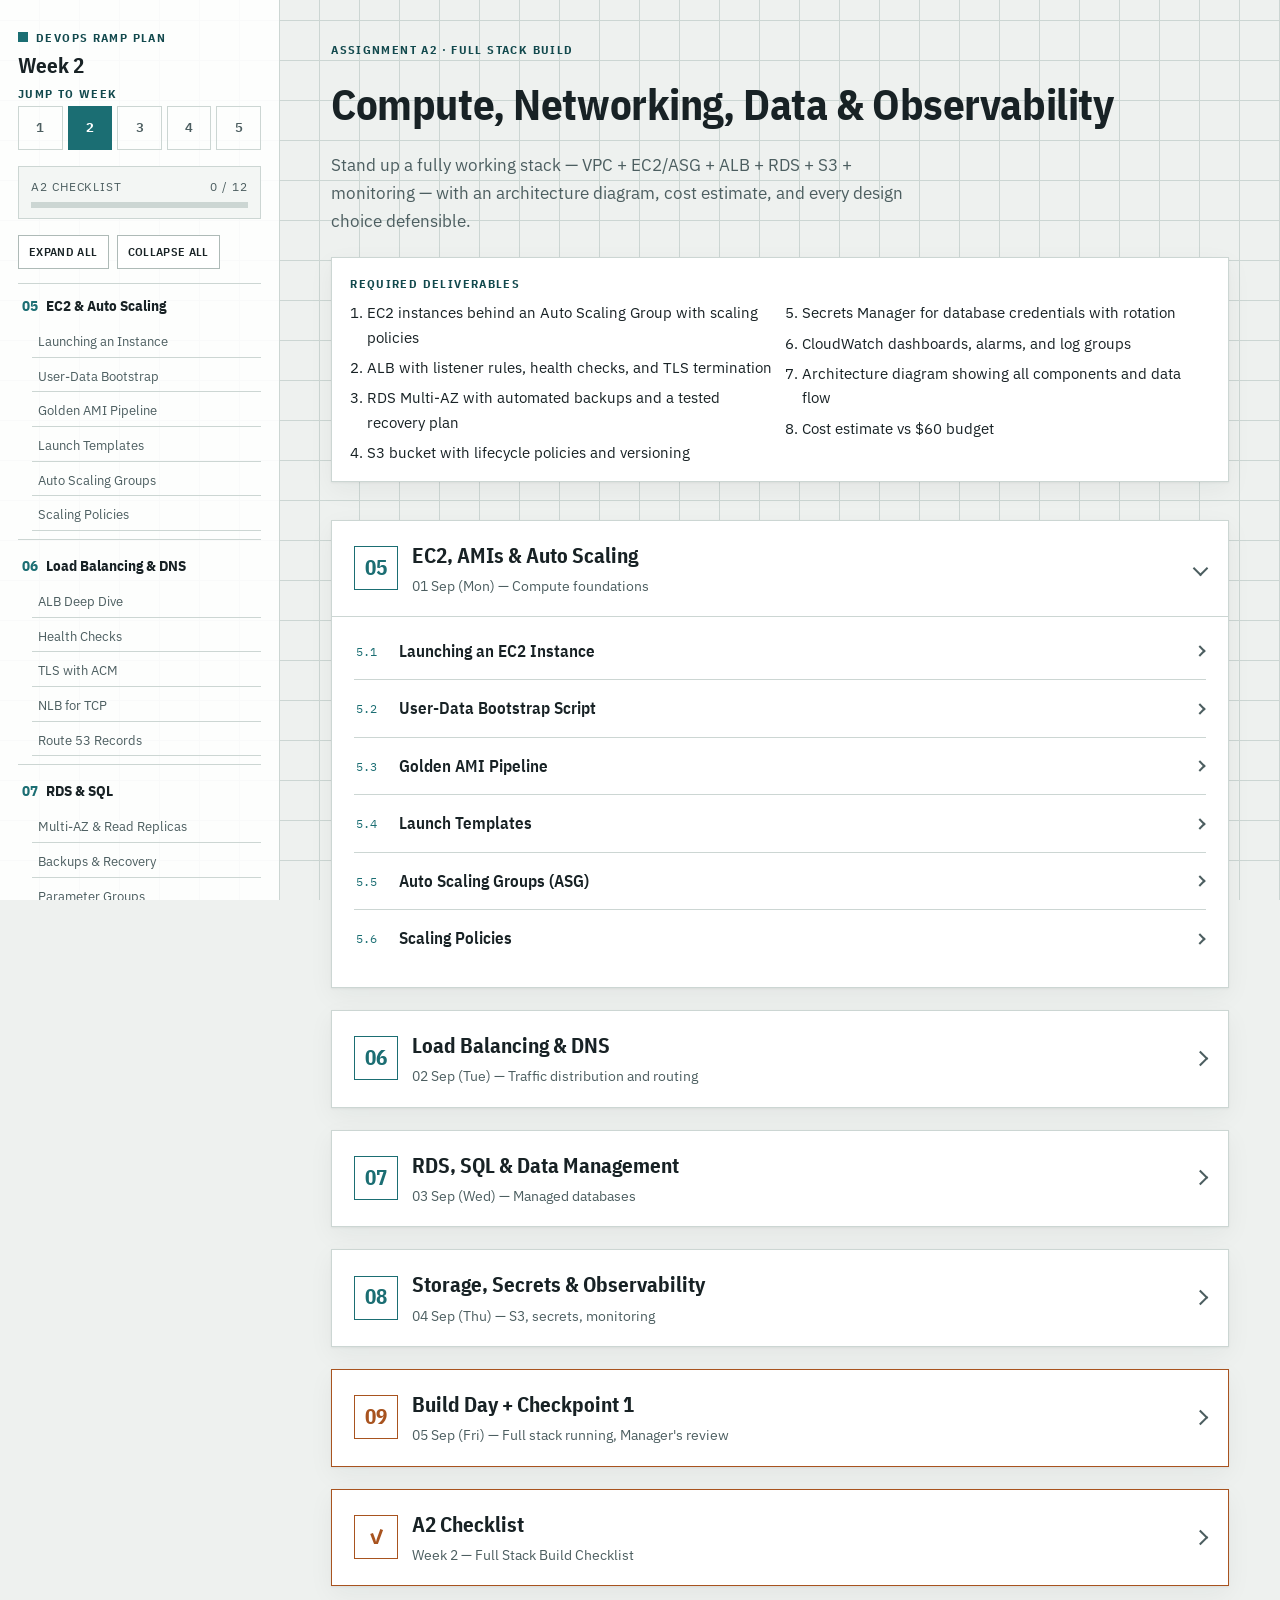
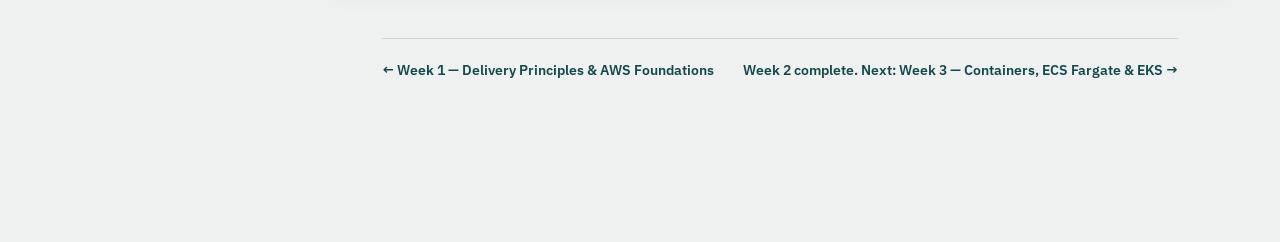
==== commit 3dbf68f0: "Alll topic spread into multiple pages as roadmap" ====
--- a/week2.html
+++ b/week2.html
@@ -13,14 +13,15 @@
   <aside class="sidebar" id="sidebar">
     <div class="brand"><span class="brand-mark"></span><span class="eyebrow">DevOps Ramp Plan</span></div>
     <h1>Week 2</h1>
-    <div class="tagline">Compute, networking, data &amp; observability</div>
-
+
+    <span class="eyebrow">Jump to week</span>
     <div class="week-switch">
-      <a href="index.html" class="week-tab">Week 1</a>
-      <a href="week2.html" class="week-tab active">Week 2</a>
-      <span class="week-tab disabled">Week 3</span>
+      <a href="index.html" class="week-tab" title="Week 1 — Delivery Principles &amp; AWS Foundations">1</a>
+      <a href="week2.html" class="week-tab active" title="Week 2 — Compute, Networking, Data &amp; Observability">2</a>
+      <a href="week3.html" class="week-tab" title="Week 3 — Containers, ECS Fargate &amp; EKS">3</a>
+      <a href="week4.html" class="week-tab" title="Week 4 — The Platform as Code">4</a>
+      <a href="week5.html" class="week-tab" title="Week 5 — Delivery Pipeline &amp; Readiness Review">5</a>
     </div>
-
     <div class="progress-card">
       <div class="p-row"><span>A2 Checklist</span><span id="progress-count">0 / 12</span></div>
       <div class="progress-track"><div class="progress-fill" id="progress-fill"></div></div>
@@ -75,7 +76,7 @@
           </ul>
         </li>
         <li>
-          <a class="day-link" href="#d9"><span class="day-num">09</span> Build Day + Checkpoint&nbsp;1</a>
+          <a class="day-link" href="#d9"><span class="day-num">09</span> Build Day + Checkpoint 1</a>
         </li>
         <li><a class="day-link checklist-link" href="#checklist"><span class="day-num">✓</span> A2 Checklist</a></li>
       </ul>
@@ -83,53 +84,50 @@
   </aside>
 
   <main>
-    <div class="hero">
-      <span class="eyebrow">Assignment A2 · Full Stack Build</span>
-      <h1>Compute, Networking, Data &amp; Observability</h1>
-      <p class="goal">Stand up a fully working stack — VPC + EC2/ASG + ALB + RDS + S3 + monitoring — with an architecture diagram, cost estimate, and every design choice defensible.</p>
-      <div class="deliverables">
-        <span class="eyebrow">Required deliverables</span>
-        <ol>
-          <li>EC2 instances behind an Auto Scaling Group with scaling policies</li>
-          <li>ALB with listener rules, health checks, and TLS termination</li>
-          <li>RDS Multi-AZ with automated backups and a tested recovery plan</li>
-          <li>S3 bucket with lifecycle policies and versioning</li>
-          <li>Secrets Manager for database credentials with rotation</li>
-          <li>CloudWatch dashboards, alarms, and log groups</li>
-          <li>Architecture diagram showing all components and data flow</li>
-          <li>Cost estimate vs $60 budget</li>
-        </ol>
-      </div>
-    </div>
-
-    <!-- ===================== DAY 5 ===================== -->
-    <details class="day" id="d5" open>
-      <summary><span class="day-badge">05</span><span class="day-title"><h2>EC2, AMIs &amp; Auto Scaling</h2><div class="day-sub">01 Sep (Mon) — Compute foundations</div></span><span class="chev"></span></summary>
-      <div class="day-body">
-
-        <details class="sub" id="d5-1">
-          <summary><span class="sub-num">5.1</span><h3>Launching an EC2 Instance</h3><span class="chev-sm"></span></summary>
-          <div class="sub-content">
-            <p>An EC2 instance is a virtual server. You choose four things when you launch one:</p>
-            <dl class="termlist">
-              <dt>AMI (Amazon Machine Image)</dt>
-              <dd>The template — which OS, which pre-installed software. Amazon Linux 2023, Ubuntu 24.04, or your own custom image.</dd>
-              <dt>Instance type</dt>
-              <dd>The hardware — how much CPU and RAM. <code>t3.micro</code> (2 vCPU, 1 GB) is free tier. <code>m5.xlarge</code> (4 vCPU, 16 GB) is production-grade.</dd>
-              <dt>Key pair</dt>
-              <dd>SSH key for logging in. Create once, reuse. Download the <code>.pem</code> file and keep it safe — you can't download it again.</dd>
-              <dt>Network settings</dt>
-              <dd>Which VPC, which subnet, which security group. This determines who can reach the instance and what it can reach.</dd>
-            </dl>
-
-            <h4 class="mini">Step 1: Find the latest AMI</h4>
-            <p>AMIs get deprecated regularly. Always search for the current one:</p>
-            <pre data-lang="bash"># Latest Amazon Linux 2023
+<div class="hero">
+<span class="eyebrow">Assignment A2 · Full Stack Build</span>
+<h1>Compute, Networking, Data &amp; Observability</h1>
+<p class="goal">Stand up a fully working stack — VPC + EC2/ASG + ALB + RDS + S3 + monitoring — with an architecture diagram, cost estimate, and every design choice defensible.</p>
+<div class="deliverables">
+<span class="eyebrow">Required deliverables</span>
+<ol>
+<li>EC2 instances behind an Auto Scaling Group with scaling policies</li>
+<li>ALB with listener rules, health checks, and TLS termination</li>
+<li>RDS Multi-AZ with automated backups and a tested recovery plan</li>
+<li>S3 bucket with lifecycle policies and versioning</li>
+<li>Secrets Manager for database credentials with rotation</li>
+<li>CloudWatch dashboards, alarms, and log groups</li>
+<li>Architecture diagram showing all components and data flow</li>
+<li>Cost estimate vs $60 budget</li>
+</ol>
+</div>
+</div>
+<!-- ===================== DAY 5 ===================== -->
+<details class="day" id="d5" open="">
+<summary><span class="day-badge">05</span><span class="day-title"><h2>EC2, AMIs &amp; Auto Scaling</h2><div class="day-sub">01 Sep (Mon) — Compute foundations</div></span><span class="chev"></span></summary>
+<div class="day-body">
+<details class="sub" id="d5-1">
+<summary><span class="sub-num">5.1</span><h3>Launching an EC2 Instance</h3><span class="chev-sm"></span></summary>
+<div class="sub-content">
+<p>An EC2 instance is a virtual server. You choose four things when you launch one:</p>
+<dl class="termlist">
+<dt>AMI (Amazon Machine Image)</dt>
+<dd>The template — which OS, which pre-installed software. Amazon Linux 2023, Ubuntu 24.04, or your own custom image.</dd>
+<dt>Instance type</dt>
+<dd>The hardware — how much CPU and RAM. <code>t3.micro</code> (2 vCPU, 1 GB) is free tier. <code>m5.xlarge</code> (4 vCPU, 16 GB) is production-grade.</dd>
+<dt>Key pair</dt>
+<dd>SSH key for logging in. Create once, reuse. Download the <code>.pem</code> file and keep it safe — you can't download it again.</dd>
+<dt>Network settings</dt>
+<dd>Which VPC, which subnet, which security group. This determines who can reach the instance and what it can reach.</dd>
+</dl>
+<h4 class="mini">Step 1: Find the latest AMI</h4>
+<p>AMIs get deprecated regularly. Always search for the current one:</p>
+<pre data-lang="bash"># Latest Amazon Linux 2023
 aws ec2 describe-images \
   --owners amazon \
   --filters "Name=name,Values=al2023-ami-2023*-x86_64" \
             "Name=state,Values=available" \
-  --query "Images | sort_by(@, &CreationDate) | [-1].{ID:ImageId,Name:Name}" \
+  --query "Images | sort_by(@, &amp;CreationDate) | [-1].{ID:ImageId,Name:Name}" \
   --output table
 
 # Latest Ubuntu 24.04
@@ -137,18 +135,16 @@
   --owners 099720109477 \
   --filters "Name=name,Values=ubuntu/images/hvm-ssd-gp3/ubuntu-noble-24.04-amd64-server-*" \
             "Name=state,Values=available" \
-  --query "Images | sort_by(@, &CreationDate) | [-1].{ID:ImageId,Name:Name}" \
+  --query "Images | sort_by(@, &amp;CreationDate) | [-1].{ID:ImageId,Name:Name}" \
   --output table</pre>
-
-            <h4 class="mini">Step 2: Check which instance types are free tier</h4>
-            <pre data-lang="bash">aws ec2 describe-instance-types \
+<h4 class="mini">Step 2: Check which instance types are free tier</h4>
+<pre data-lang="bash">aws ec2 describe-instance-types \
   --filters "Name=free-tier-eligible,Values=true" \
   --query "InstanceTypes[].InstanceType" \
   --output table</pre>
-            <div class="fact fact-fail"><span class="tag">Gotcha</span><p><code>t2.micro</code> is no longer free tier on newer accounts — it's been replaced by <code>t3.micro</code>. Always check with the command above before launching.</p></div>
-
-            <h4 class="mini">Step 3: Find your VPC subnets and security groups</h4>
-            <pre data-lang="bash"># List subnets in your hand-built VPC
+<div class="fact fact-fail"><span class="tag">Gotcha</span><p><code>t2.micro</code> is no longer free tier on newer accounts — it's been replaced by <code>t3.micro</code>. Always check with the command above before launching.</p></div>
+<h4 class="mini">Step 3: Find your VPC subnets and security groups</h4>
+<pre data-lang="bash"># List subnets in your hand-built VPC
 aws ec2 describe-subnets \
   --filters "Name=vpc-id,Values=vpc-0123456789abcdef0" \
   --query "Subnets[].{ID:SubnetId,Name:Tags[?Key=='Name']|[0].Value,CIDR:CidrBlock}" \
@@ -159,10 +155,9 @@
   --filters "Name=vpc-id,Values=vpc-0123456789abcdef0" \
   --query "SecurityGroups[].{ID:GroupId,Name:GroupName}" \
   --output table</pre>
-            <div class="fact fact-fail"><span class="tag">Common mistake</span><p>Using the default VPC subnet (<code>172.31.x.x</code>) instead of your hand-built VPC subnet (<code>10.0.x.x</code>). Always verify the subnet ID belongs to <code>vpc-0123456789abcdef0</code>, not <code>vpc-0fedcba9876543210</code> (the default).</p></div>
-
-            <h4 class="mini">Step 4: Create security groups if missing</h4>
-            <pre data-lang="bash"># ALB security group
+<div class="fact fact-fail"><span class="tag">Common mistake</span><p>Using the default VPC subnet (<code>172.31.x.x</code>) instead of your hand-built VPC subnet (<code>10.0.x.x</code>). Always verify the subnet ID belongs to <code>vpc-0123456789abcdef0</code>, not <code>vpc-0fedcba9876543210</code> (the default).</p></div>
+<h4 class="mini">Step 4: Create security groups if missing</h4>
+<pre data-lang="bash"># ALB security group
 aws ec2 create-security-group \
   --group-name fahad-alb-sg \
   --description "ALB - allows HTTPS/HTTP from internet" \
@@ -182,9 +177,8 @@
   --description "Database - allows traffic from App only" \
   --vpc-id vpc-0123456789abcdef0 \
   --query "GroupId" --output text</pre>
-
-            <h4 class="mini">Step 5: Add inbound rules (the chain)</h4>
-            <pre data-lang="bash"># ALB-sg: allow HTTPS and HTTP from internet
+<h4 class="mini">Step 5: Add inbound rules (the chain)</h4>
+<pre data-lang="bash"># ALB-sg: allow HTTPS and HTTP from internet
 aws ec2 authorize-security-group-ingress \
   --group-id &lt;ALB_SG_ID&gt; \
   --protocol tcp --port 443 --cidr 0.0.0.0/0
@@ -204,9 +198,8 @@
   --group-id &lt;DB_SG_ID&gt; \
   --protocol tcp --port 5432 \
   --source-group &lt;APP_SG_ID&gt;</pre>
-
-            <h4 class="mini">Step 6: Launch the instance</h4>
-            <pre data-lang="bash">aws ec2 run-instances \
+<h4 class="mini">Step 6: Launch the instance</h4>
+<pre data-lang="bash">aws ec2 run-instances \
   --image-id &lt;AMI_ID_FROM_STEP_1&gt; \
   --instance-type t3.micro \
   --key-name devopsKeypair \
@@ -220,17 +213,15 @@
     {Key=Project,Value=ecommerce-platform},
     {Key=ManagedBy,Value=manual}
   ]'</pre>
-
-            <h4 class="mini">Step 7: Verify it landed in the right VPC</h4>
-            <pre data-lang="bash"># Check — IP should be 10.0.10.x, NOT 172.31.x.x
+<h4 class="mini">Step 7: Verify it landed in the right VPC</h4>
+<pre data-lang="bash"># Check — IP should be 10.0.10.x, NOT 172.31.x.x
 aws ec2 describe-instances \
   --filters "Name=tag:Name,Values=fahad-web-dev" \
             "Name=instance-state-name,Values=running" \
   --query "Reservations[].Instances[].{ID:InstanceId,IP:PrivateIpAddress,Subnet:SubnetId,VPC:VpcId,State:State.Name}" \
   --output table</pre>
-
-            <h4 class="mini">Manage instances</h4>
-            <pre data-lang="bash"># List all running instances (clean table view)
+<h4 class="mini">Manage instances</h4>
+<pre data-lang="bash"># List all running instances (clean table view)
 aws ec2 describe-instances \
   --filters "Name=instance-state-name,Values=running" \
   --query "Reservations[].Instances[].{ID:InstanceId,State:State.Name,Type:InstanceType,IP:PrivateIpAddress,Name:Tags[?Key=='Name']|[0].Value}" \
@@ -247,37 +238,34 @@
 
 # Terminate multiple at once
 aws ec2 terminate-instances --instance-ids i-aaa111 i-bbb222 i-ccc333</pre>
-            <div class="fact fact-note"><span class="tag">Free tier</span><p>750 hours/month of <code>t3.micro</code> for 12 months. One instance 24/7 fits exactly. Two running simultaneously = the second one costs ~$7.50/month. Always check <code>aws ec2 describe-instances</code> to know what's running.</p></div>
-          </div>
-        </details>
-
-        <details class="sub" id="d5-2">
-          <summary><span class="sub-num">5.2</span><h3>User-Data Bootstrap Script</h3><span class="chev-sm"></span></summary>
-          <div class="sub-content">
-            <p>A shell script that runs automatically on first boot, as root. Used to install packages, configure services, and prepare the instance for its role.</p>
-            <pre data-lang="bash">#!/bin/bash
+<div class="fact fact-note"><span class="tag">Free tier</span><p>750 hours/month of <code>t3.micro</code> for 12 months. One instance 24/7 fits exactly. Two running simultaneously = the second one costs ~$7.50/month. Always check <code>aws ec2 describe-instances</code> to know what's running.</p></div>
+</div>
+</details>
+<details class="sub" id="d5-2">
+<summary><span class="sub-num">5.2</span><h3>User-Data Bootstrap Script</h3><span class="chev-sm"></span></summary>
+<div class="sub-content">
+<p>A shell script that runs automatically on first boot, as root. Used to install packages, configure services, and prepare the instance for its role.</p>
+<pre data-lang="bash">#!/bin/bash
 yum update -y
 yum install -y httpd
 systemctl start httpd
 systemctl enable httpd
-echo "&lt;h1&gt;Hello from $(hostname)&lt;/h1&gt;" > /var/www/html/index.html</pre>
-            <p>Pass it when launching:</p>
-            <pre data-lang="bash">aws ec2 run-instances \
+echo "&lt;h1&gt;Hello from $(hostname)&lt;/h1&gt;" &gt; /var/www/html/index.html</pre>
+<p>Pass it when launching:</p>
+<pre data-lang="bash">aws ec2 run-instances \
   --user-data file://bootstrap.sh \
   ...</pre>
-            <div class="fact fact-fail"><span class="tag">Failure mode</span><p>User-data runs once on first boot only. If it fails silently, the instance looks "running" but isn't configured. Check <code>/var/log/cloud-init-output.log</code> to debug.</p></div>
-            <div class="fact fact-good"><span class="tag">Best practice</span><p>Keep user-data short — install an agent, pull config from S3 or Parameter Store. Heavy installs belong in a Golden AMI (next section) for faster boot times.</p></div>
-          </div>
-        </details>
-
-        <details class="sub" id="d5-3">
-          <summary><span class="sub-num">5.3</span><h3>Golden AMI Pipeline</h3><span class="chev-sm"></span></summary>
-          <div class="sub-content">
-            <p>Instead of installing everything via user-data on every boot, you bake a <strong>Golden AMI</strong> — a pre-configured image with all dependencies already installed. Instances boot in ~30 seconds instead of ~4 minutes.</p>
-
-            <h4 class="mini">Step 1: Launch a base instance in a public subnet</h4>
-            <p>You need to SSH into this instance to install packages, so it must be in a <strong>public subnet</strong> with internet access and a security group that allows SSH.</p>
-            <pre data-lang="bash"># Launch in fahad-public-a with ALB security group
+<div class="fact fact-fail"><span class="tag">Failure mode</span><p>User-data runs once on first boot only. If it fails silently, the instance looks "running" but isn't configured. Check <code>/var/log/cloud-init-output.log</code> to debug.</p></div>
+<div class="fact fact-good"><span class="tag">Best practice</span><p>Keep user-data short — install an agent, pull config from S3 or Parameter Store. Heavy installs belong in a Golden AMI (next section) for faster boot times.</p></div>
+</div>
+</details>
+<details class="sub" id="d5-3">
+<summary><span class="sub-num">5.3</span><h3>Golden AMI Pipeline</h3><span class="chev-sm"></span></summary>
+<div class="sub-content">
+<p>Instead of installing everything via user-data on every boot, you bake a <strong>Golden AMI</strong> — a pre-configured image with all dependencies already installed. Instances boot in ~30 seconds instead of ~4 minutes.</p>
+<h4 class="mini">Step 1: Launch a base instance in a public subnet</h4>
+<p>You need to SSH into this instance to install packages, so it must be in a <strong>public subnet</strong> with internet access and a security group that allows SSH.</p>
+<pre data-lang="bash"># Launch in fahad-public-a with ALB security group
 aws ec2 run-instances \
   --image-id ami-0aaaaaaaaaaaaaaaa \
   --instance-type t3.micro \
@@ -290,20 +278,18 @@
     {Key=Owner,Value=fahad}
   ]' \
   --profile fahad</pre>
-            <div class="fact fact-fail"><span class="tag">Don't use an existing project instance</span><p>Never bake a Golden AMI from an instance running a project (like nsl-ledgerly). It has project-specific code, credentials, logs, and SSH history that would leak into every new instance. Always start from a fresh base AMI.</p></div>
-
-            <h4 class="mini">Step 2: Wait for the instance to be running, get its public IP</h4>
-            <pre data-lang="bash"># Wait ~30 seconds, then check (pending → running takes time)
+<div class="fact fact-fail"><span class="tag">Don't use an existing project instance</span><p>Never bake a Golden AMI from an instance running a project (like nsl-ledgerly). It has project-specific code, credentials, logs, and SSH history that would leak into every new instance. Always start from a fresh base AMI.</p></div>
+<h4 class="mini">Step 2: Wait for the instance to be running, get its public IP</h4>
+<pre data-lang="bash"># Wait ~30 seconds, then check (pending → running takes time)
 aws ec2 describe-instances \
   --instance-ids &lt;INSTANCE_ID&gt; \
   --query "Reservations[0].Instances[0].{PublicIP:PublicIpAddress,State:State.Name}" \
   --output table \
   --profile fahad</pre>
-            <div class="fact fact-note"><span class="tag">Why wait 30 seconds?</span><p>When you launch, the state is <code>pending</code> — AWS is finding a server, attaching the EBS volume, starting the VM, and assigning a public IP. Until the state becomes <code>running</code>, there's no public IP. That's why <code>PublicDnsName</code> is empty in the launch output.</p></div>
-
-            <h4 class="mini">Step 3: Ensure SSH access (port 22)</h4>
-            <p>Check if port 22 is open in your security group:</p>
-            <pre data-lang="bash"># Check existing rules
+<div class="fact fact-note"><span class="tag">Why wait 30 seconds?</span><p>When you launch, the state is <code>pending</code> — AWS is finding a server, attaching the EBS volume, starting the VM, and assigning a public IP. Until the state becomes <code>running</code>, there's no public IP. That's why <code>PublicDnsName</code> is empty in the launch output.</p></div>
+<h4 class="mini">Step 3: Ensure SSH access (port 22)</h4>
+<p>Check if port 22 is open in your security group:</p>
+<pre data-lang="bash"># Check existing rules
 aws ec2 describe-security-groups \
   --group-ids sg-0aaa00001111bbbb \
   --query "SecurityGroups[0].IpPermissions[].{Port:FromPort}" \
@@ -315,14 +301,12 @@
   --group-id sg-0aaa00001111bbbb \
   --protocol tcp --port 22 --cidr 0.0.0.0/0 \
   --profile fahad</pre>
-            <div class="fact fact-note"><span class="tag">Why port 22?</span><p>Port 22 = SSH, the protocol for remote login to Linux servers. Security groups block everything by default. Without a port 22 rule, your SSH connection is silently dropped — no error, just a timeout. The ALB security group only has 80 (HTTP) and 443 (HTTPS), which is correct for web traffic but doesn't include SSH.</p></div>
-
-            <h4 class="mini">Troubleshooting: SSH hangs at "Connecting"</h4>
-            <p>If <code>ssh -v</code> shows <code>debug1: Connecting to x.x.x.x port 22.</code> and then hangs, check these three things in order:</p>
-
-            <p><strong>Problem 1: Route table not associated with the public subnet</strong></p>
-            <p>This is the most common issue. You created <code>fahad-public-rt</code> with the IGW route, but forgot to associate it with the public subnets. Without association, the subnet uses the VPC's main route table (which has no internet route).</p>
-            <pre data-lang="bash"># Check: does the public subnet have a route table?
+<div class="fact fact-note"><span class="tag">Why port 22?</span><p>Port 22 = SSH, the protocol for remote login to Linux servers. Security groups block everything by default. Without a port 22 rule, your SSH connection is silently dropped — no error, just a timeout. The ALB security group only has 80 (HTTP) and 443 (HTTPS), which is correct for web traffic but doesn't include SSH.</p></div>
+<h4 class="mini">Troubleshooting: SSH hangs at "Connecting"</h4>
+<p>If <code>ssh -v</code> shows <code>debug1: Connecting to x.x.x.x port 22.</code> and then hangs, check these three things in order:</p>
+<p><strong>Problem 1: Route table not associated with the public subnet</strong></p>
+<p>This is the most common issue. You created <code>fahad-public-rt</code> with the IGW route, but forgot to associate it with the public subnets. Without association, the subnet uses the VPC's main route table (which has no internet route).</p>
+<pre data-lang="bash"># Check: does the public subnet have a route table?
 aws ec2 describe-route-tables \
   --filters "Name=association.subnet-id,Values=subnet-0aaa1111aaaa11111" \
   --query "RouteTables[].{ID:RouteTableId,Routes:Routes[].{Dest:DestinationCidrBlock,Target:GatewayId}}" \
@@ -340,9 +324,8 @@
   --route-table-id rtb-0aaa99998888bbbb \
   --subnet-id subnet-0bbb2222bbbb22222 \
   --profile fahad</pre>
-
-            <p><strong>Problem 2: Internet Gateway not attached to VPC</strong></p>
-            <pre data-lang="bash"># Check: is the IGW attached?
+<p><strong>Problem 2: Internet Gateway not attached to VPC</strong></p>
+<pre data-lang="bash"># Check: is the IGW attached?
 aws ec2 describe-internet-gateways \
   --filters "Name=attachment.vpc-id,Values=vpc-0123456789abcdef0" \
   --query "InternetGateways[].{ID:InternetGatewayId,State:Attachments[0].State}" \
@@ -354,31 +337,28 @@
   --internet-gateway-id igw-0aaa11112222bbbb \
   --vpc-id vpc-0123456789abcdef0 \
   --profile fahad</pre>
-
-            <p><strong>Problem 3: SSH key file not found</strong></p>
-            <pre data-lang="bash"># Error: "Identity file /home/user/.ssh/mymac.pem not accessible: No such file"
+<p><strong>Problem 3: SSH key file not found</strong></p>
+<pre data-lang="bash"># Error: "Identity file /home/user/.ssh/mymac.pem not accessible: No such file"
 
 # Find the key file on your machine
-find ~ -name "*.pem" -type f 2>/dev/null
+find ~ -name "*.pem" -type f 2&gt;/dev/null
 
 # If the key is lost (can't re-download from AWS), create a new one:
 aws ec2 create-key-pair \
   --key-name devopsKeypair \
   --query "KeyMaterial" \
   --output text \
-  --profile fahad > ~/.ssh/devopsKeypair.pem
+  --profile fahad &gt; ~/.ssh/devopsKeypair.pem
 
 chmod 400 ~/.ssh/devopsKeypair.pem
 
 # Then terminate the instance and relaunch with the new key
 # (you can't change the key of a running instance)</pre>
-
-            <p><strong>Problem 4: Permission denied on .pem file</strong></p>
-            <pre data-lang="bash"># Error: "Permissions 0644 for 'key.pem' are too open"
+<p><strong>Problem 4: Permission denied on .pem file</strong></p>
+<pre data-lang="bash"># Error: "Permissions 0644 for 'key.pem' are too open"
 chmod 400 ~/.ssh/devopsKeypair.pem</pre>
-
-            <h4 class="mini">Step 4: SSH in and install packages</h4>
-            <pre data-lang="bash">ssh -i ~/.ssh/devopsKeypair.pem ec2-user@&lt;PUBLIC_IP&gt;
+<h4 class="mini">Step 4: SSH in and install packages</h4>
+<pre data-lang="bash">ssh -i ~/.ssh/devopsKeypair.pem ec2-user@&lt;PUBLIC_IP&gt;
 
 # Inside the instance — run these:
 
@@ -407,9 +387,8 @@
 
 # Exit back to your local machine
 exit</pre>
-
-            <h4 class="mini">Step 5: Bake the Golden AMI</h4>
-            <pre data-lang="bash">aws ec2 create-image \
+<h4 class="mini">Step 5: Bake the Golden AMI</h4>
+<pre data-lang="bash">aws ec2 create-image \
   --instance-id &lt;INSTANCE_ID&gt; \
   --name "golden-ecommerce-v1.0-$(date +%Y%m%d)" \
   --description "AL2023 + Python 3.12 + Nginx + Django 5.1 + CW agent" \
@@ -427,10 +406,9 @@
   --query "Images[].{ID:ImageId,Name:Name,State:State}" \
   --output table \
   --profile fahad</pre>
-            <div class="fact fact-note"><span class="tag">BaseAMI tag</span><p>Tag the Golden AMI with the base AMI ID it was built from. When Amazon releases a security patch, you know which base to re-bake from.</p></div>
-
-            <h4 class="mini">Step 6: Clean up</h4>
-            <pre data-lang="bash"># Terminate the base instance (no longer needed)
+<div class="fact fact-note"><span class="tag">BaseAMI tag</span><p>Tag the Golden AMI with the base AMI ID it was built from. When Amazon releases a security patch, you know which base to re-bake from.</p></div>
+<h4 class="mini">Step 6: Clean up</h4>
+<pre data-lang="bash"># Terminate the base instance (no longer needed)
 aws ec2 terminate-instances \
   --instance-ids &lt;INSTANCE_ID&gt; \
   --profile fahad
@@ -440,10 +418,9 @@
   --group-id sg-0aaa00001111bbbb \
   --protocol tcp --port 22 --cidr 0.0.0.0/0 \
   --profile fahad</pre>
-            <div class="fact fact-fail"><span class="tag">Don't forget</span><p>Always remove the port 22 rule after you're done. SSH from <code>0.0.0.0/0</code> means anyone on the internet can attempt to connect. In production, use AWS Systems Manager Session Manager instead — no SSH port needed at all.</p></div>
-
-            <h4 class="mini">Step 7: Use the Golden AMI going forward</h4>
-            <pre data-lang="bash"># Our Golden AMI: ami-0bbbbbbbbbbbbbbbb
+<div class="fact fact-fail"><span class="tag">Don't forget</span><p>Always remove the port 22 rule after you're done. SSH from <code>0.0.0.0/0</code> means anyone on the internet can attempt to connect. In production, use AWS Systems Manager Session Manager instead — no SSH port needed at all.</p></div>
+<h4 class="mini">Step 7: Use the Golden AMI going forward</h4>
+<pre data-lang="bash"># Our Golden AMI: ami-0bbbbbbbbbbbbbbbb
 # Use it instead of the base Amazon AMI in all future launches:
 
 aws ec2 run-instances \
@@ -455,9 +432,8 @@
   --profile fahad
 
 # Boot time: ~30 seconds (vs ~4 minutes with user-data bootstrap)</pre>
-
-            <h4 class="mini">Managing Golden AMIs</h4>
-            <pre data-lang="bash"># List all your custom AMIs
+<h4 class="mini">Managing Golden AMIs</h4>
+<pre data-lang="bash"># List all your custom AMIs
 aws ec2 describe-images \
   --owners self \
   --query "Images[].{ID:ImageId,Name:Name,State:State,Date:CreationDate}" \
@@ -468,23 +444,21 @@
 aws ec2 deregister-image \
   --image-id ami-xxxxx \
   --profile fahad</pre>
-
-            <h4 class="mini">When to re-bake</h4>
-            <ul>
-              <li><strong>New OS security patch</strong> — Amazon releases an updated base AMI, you rebuild on top of it</li>
-              <li><strong>New system dependency</strong> — adding Redis client, upgrading Python version</li>
-              <li><strong>Configuration change</strong> — new monitoring agent config, updated SSH hardening</li>
-              <li><strong>NOT for app code changes</strong> — your app code is pulled fresh at boot (from S3 or a container registry), so you don't re-bake just for a code deploy</li>
-            </ul>
-            <p>Re-baking uses the same steps as the first bake — the difference is what you start <em>from</em>:</p>
-            <pre class="diagram">First bake:       Amazon Linux AMI → install everything → Golden v1.0
+<h4 class="mini">When to re-bake</h4>
+<ul>
+<li><strong>New OS security patch</strong> — Amazon releases an updated base AMI, you rebuild on top of it</li>
+<li><strong>New system dependency</strong> — adding Redis client, upgrading Python version</li>
+<li><strong>Configuration change</strong> — new monitoring agent config, updated SSH hardening</li>
+<li><strong>NOT for app code changes</strong> — your app code is pulled fresh at boot (from S3 or a container registry), so you don't re-bake just for a code deploy</li>
+</ul>
+<p>Re-baking uses the same steps as the first bake — the difference is what you start <em>from</em>:</p>
+<pre class="diagram">First bake:       Amazon Linux AMI → install everything → Golden v1.0
 Re-bake:          Golden v1.0 → apply changes → Golden v1.1
 Security re-bake: NEW Amazon Linux AMI → install everything fresh → Golden v2.0</pre>
-            <div class="fact fact-fail"><span class="tag">Gotcha</span><p>Step 6 of the first bake revoked port 22 from <code>sg-0aaa00001111bbbb</code> as security hygiene — which means it's <em>closed by default</em> every time you come back to re-bake. Both scenarios below re-open it before SSHing and revoke it again during clean-up. Skip that and SSH just hangs at "Connecting", same symptom as the troubleshooting section above, different cause.</p></div>
-
-            <h4 class="mini">Scenario 1 — small update (add a package, change a config)</h4>
-            <p>Start from your existing Golden AMI — everything is already installed, you just add the change:</p>
-            <pre data-lang="bash"># 1. Launch from your EXISTING Golden AMI (not the raw Amazon base)
+<div class="fact fact-fail"><span class="tag">Gotcha</span><p>Step 6 of the first bake revoked port 22 from <code>sg-0aaa00001111bbbb</code> as security hygiene — which means it's <em>closed by default</em> every time you come back to re-bake. Both scenarios below re-open it before SSHing and revoke it again during clean-up. Skip that and SSH just hangs at "Connecting", same symptom as the troubleshooting section above, different cause.</p></div>
+<h4 class="mini">Scenario 1 — small update (add a package, change a config)</h4>
+<p>Start from your existing Golden AMI — everything is already installed, you just add the change:</p>
+<pre data-lang="bash"># 1. Launch from your EXISTING Golden AMI (not the raw Amazon base)
 aws ec2 run-instances \
   --image-id ami-0bbbbbbbbbbbbbbbb \
   --instance-type t3.micro \
@@ -536,10 +510,9 @@
   --group-id sg-0aaa00001111bbbb \
   --protocol tcp --port 22 --cidr 0.0.0.0/0 \
   --profile fahad</pre>
-
-            <h4 class="mini">Scenario 2 — security re-bake (new Amazon base AMI)</h4>
-            <p>Amazon released a patched base AMI — you need to rebuild from scratch on the new base to get the OS-level security fixes:</p>
-            <pre data-lang="bash"># 1. Find the latest Amazon Linux AMI
+<h4 class="mini">Scenario 2 — security re-bake (new Amazon base AMI)</h4>
+<p>Amazon released a patched base AMI — you need to rebuild from scratch on the new base to get the OS-level security fixes:</p>
+<pre data-lang="bash"># 1. Find the latest Amazon Linux AMI
 aws ec2 describe-images \
   --owners amazon \
   --filters "Name=name,Values=al2023-ami-2023*-x86_64" \
@@ -600,24 +573,22 @@
   --group-id sg-0aaa00001111bbbb \
   --protocol tcp --port 22 --cidr 0.0.0.0/0 \
   --profile fahad</pre>
-
-            <h4 class="mini">Which scenario, when?</h4>
-            <div class="table-scroll">
-              <table>
-                <thead><tr><th>Trigger</th><th>Approach</th><th>Version bump</th></tr></thead>
-                <tbody>
-                  <tr><td>Add a package (redis, memcached client)</td><td>Scenario 1: build on existing Golden AMI</td><td>v1.0 → v1.1</td></tr>
-                  <tr><td>Change a config (Nginx settings, SSH hardening)</td><td>Scenario 1: build on existing Golden AMI</td><td>v1.1 → v1.2</td></tr>
-                  <tr><td>Upgrade Python (3.12 → 3.13)</td><td>Scenario 2: fresh from new base</td><td>v1.x → v2.0</td></tr>
-                  <tr><td>Amazon releases OS security patch</td><td>Scenario 2: fresh from new base</td><td>v1.x → v2.0</td></tr>
-                  <tr><td>Major dependency upgrade (Django 5.1 → 6.0)</td><td>Scenario 2: safer to rebuild clean</td><td>v1.x → v2.0</td></tr>
-                </tbody>
-              </table>
-            </div>
-
-            <h4 class="mini">After re-baking: update the launch template</h4>
-            <p>The Golden AMI is useless if your ASG (see <a href="#d5-5">5.5</a>) is still pointing to the old one — this uses the launch template mechanics from <a href="#d5-4">5.4</a>:</p>
-            <pre data-lang="bash"># Create new launch template version with the new AMI
+<h4 class="mini">Which scenario, when?</h4>
+<div class="table-scroll">
+<table>
+<thead><tr><th>Trigger</th><th>Approach</th><th>Version bump</th></tr></thead>
+<tbody>
+<tr><td>Add a package (redis, memcached client)</td><td>Scenario 1: build on existing Golden AMI</td><td>v1.0 → v1.1</td></tr>
+<tr><td>Change a config (Nginx settings, SSH hardening)</td><td>Scenario 1: build on existing Golden AMI</td><td>v1.1 → v1.2</td></tr>
+<tr><td>Upgrade Python (3.12 → 3.13)</td><td>Scenario 2: fresh from new base</td><td>v1.x → v2.0</td></tr>
+<tr><td>Amazon releases OS security patch</td><td>Scenario 2: fresh from new base</td><td>v1.x → v2.0</td></tr>
+<tr><td>Major dependency upgrade (Django 5.1 → 6.0)</td><td>Scenario 2: safer to rebuild clean</td><td>v1.x → v2.0</td></tr>
+</tbody>
+</table>
+</div>
+<h4 class="mini">After re-baking: update the launch template</h4>
+<p>The Golden AMI is useless if your ASG (see <a href="#d5-5">5.5</a>) is still pointing to the old one — this uses the launch template mechanics from <a href="#d5-4">5.4</a>:</p>
+<pre data-lang="bash"># Create new launch template version with the new AMI
 aws ec2 create-launch-template-version \
   --launch-template-name ecommerce-web \
   --version-description "v2.0 - security rebake" \
@@ -636,22 +607,19 @@
 aws autoscaling start-instance-refresh \
   --auto-scaling-group-name fahad-web-asg \
   --profile fahad</pre>
-            <p>The <code>instance-refresh</code> command does a rolling replacement — terminates old instances one by one and launches new ones from the updated template. Zero downtime if you have multiple instances across AZs.</p>
-
-            <h4 class="mini">Keep a version history</h4>
-            <pre data-lang="bash"># List all your Golden AMIs in order
+<p>The <code>instance-refresh</code> command does a rolling replacement — terminates old instances one by one and launches new ones from the updated template. Zero downtime if you have multiple instances across AZs.</p>
+<h4 class="mini">Keep a version history</h4>
+<pre data-lang="bash"># List all your Golden AMIs in order
 aws ec2 describe-images \
   --owners self \
   --query "Images | sort_by(@, &amp;CreationDate) | [].{ID:ImageId,Name:Name,Date:CreationDate,Base:Tags[?Key=='BaseAMI']|[0].Value}" \
   --output table \
   --profile fahad</pre>
-            <p>This gives you a timeline of every Golden AMI you've built, when, and which base it came from. Never delete the currently active AMI — keep at least the previous version as rollback.</p>
-
-            <h4 class="mini">Lab: v1.0 → v1.1 re-bake (adding Docker)</h4>
-            <p>This is what we actually did — a Scenario 1 re-bake to add Docker and Docker Compose to the Golden AMI.</p>
-
-            <p><strong>Install Docker and Docker Compose inside SSH session:</strong></p>
-            <pre data-lang="bash"># Install Docker
+<p>This gives you a timeline of every Golden AMI you've built, when, and which base it came from. Never delete the currently active AMI — keep at least the previous version as rollback.</p>
+<h4 class="mini">Lab: v1.0 → v1.1 re-bake (adding Docker)</h4>
+<p>This is what we actually did — a Scenario 1 re-bake to add Docker and Docker Compose to the Golden AMI.</p>
+<p><strong>Install Docker and Docker Compose inside SSH session:</strong></p>
+<pre data-lang="bash"># Install Docker
 sudo yum install -y docker
 sudo systemctl enable docker
 sudo systemctl start docker
@@ -672,19 +640,17 @@
 # If docker --version gives permission error, the group change hasn't taken effect:
 newgrp docker
 docker --version</pre>
-
-            <div class="fact fact-fail"><span class="tag">Gotcha: Redis client ≠ Redis server</span>
-              <p><code>pip install redis</code> installs the <strong>Python client library</strong> (lets your app talk to a Redis server). <code>systemctl enable redis</code> tries to start the <strong>Redis server process</strong> — which you didn't install. These are two different things with the same name.</p>
-              <p>For production, use <strong>ElastiCache</strong> (AWS managed Redis) — your Golden AMI only needs the Python client, not the server. If you want a local Redis server for testing:</p>
-            </div>
-            <pre data-lang="bash"># Only if you need Redis SERVER on the instance (not typical for production)
+<div class="fact fact-fail"><span class="tag">Gotcha: Redis client ≠ Redis server</span>
+<p><code>pip install redis</code> installs the <strong>Python client library</strong> (lets your app talk to a Redis server). <code>systemctl enable redis</code> tries to start the <strong>Redis server process</strong> — which you didn't install. These are two different things with the same name.</p>
+<p>For production, use <strong>ElastiCache</strong> (AWS managed Redis) — your Golden AMI only needs the Python client, not the server. If you want a local Redis server for testing:</p>
+</div>
+<pre data-lang="bash"># Only if you need Redis SERVER on the instance (not typical for production)
 sudo yum install -y redis6
 sudo systemctl enable redis6
 sudo systemctl start redis6
 redis-cli ping    # returns PONG</pre>
-
-            <p><strong>Bake result:</strong></p>
-            <pre data-lang="bash"># After installing Docker, clean up and exit SSH:
+<p><strong>Bake result:</strong></p>
+<pre data-lang="bash"># After installing Docker, clean up and exit SSH:
 sudo rm -rf /tmp/* /var/log/*.log
 history -c
 exit
@@ -701,52 +667,49 @@
     {Key=ChangeLog,Value=added-redis-docker-compose}
   ]' \
   --profile fahad</pre>
-
-            <p><strong>Current AMI inventory:</strong></p>
-            <div class="table-scroll">
-              <table>
-                <thead><tr><th>Version</th><th>AMI ID</th><th>Contents</th><th>Status</th></tr></thead>
-                <tbody>
-                  <tr><td>v1.0</td><td><code>ami-0bbbbbbbbbbbbbbbb</code></td><td>Python 3.12, Nginx, Django 5.1, CW agent</td><td>Rollback (keep)</td></tr>
-                  <tr><td>v1.1</td><td><code>ami-0ccccccccccccccc</code></td><td>v1.0 + Redis client + Docker + Docker Compose</td><td>Current (active)</td></tr>
-                </tbody>
-              </table>
-            </div>
-
-            <h4 class="mini">Where these AMIs actually live</h4>
-            <p>A Golden AMI is stored as an <strong>EBS snapshot in S3</strong> — but you never see that S3 bucket directly. AWS manages it entirely behind the scenes; the AMI itself is just a pointer to it:</p>
-            <pre class="diagram">Golden AMI (ami-0ccccccccccccccc)
+<p><strong>Current AMI inventory:</strong></p>
+<div class="table-scroll">
+<table>
+<thead><tr><th>Version</th><th>AMI ID</th><th>Contents</th><th>Status</th></tr></thead>
+<tbody>
+<tr><td>v1.0</td><td><code>ami-0bbbbbbbbbbbbbbbb</code></td><td>Python 3.12, Nginx, Django 5.1, CW agent</td><td>Rollback (keep)</td></tr>
+<tr><td>v1.1</td><td><code>ami-0ccccccccccccccc</code></td><td>v1.0 + Redis client + Docker + Docker Compose</td><td>Current (active)</td></tr>
+</tbody>
+</table>
+</div>
+<h4 class="mini">Where these AMIs actually live</h4>
+<p>A Golden AMI is stored as an <strong>EBS snapshot in S3</strong> — but you never see that S3 bucket directly. AWS manages it entirely behind the scenes; the AMI itself is just a pointer to it:</p>
+<pre class="diagram">Golden AMI (ami-0ccccccccccccccc)
     └── points to → EBS Snapshot (snap-xxxxx)
                         └── stored in → S3 (AWS-managed, invisible to you)</pre>
-            <p>See both of our AMIs' snapshots at once:</p>
-            <pre data-lang="bash">aws ec2 describe-images \
+<p>See both of our AMIs' snapshots at once:</p>
+<pre data-lang="bash">aws ec2 describe-images \
   --image-ids ami-0bbbbbbbbbbbbbbbb ami-0ccccccccccccccc \
   --query "Images[].{AMI:ImageId,Name:Name,Snapshots:BlockDeviceMappings[].Ebs.SnapshotId}" \
   --output table \
   --profile fahad</pre>
-            <div class="table-scroll">
-              <table>
-                <thead><tr><th>What</th><th>Where</th><th>Can you see it?</th><th>Cost</th></tr></thead>
-                <tbody>
-                  <tr><td>AMI metadata (name, tags, config)</td><td>EC2 AMI registry (regional)</td><td>Yes — <code>describe-images</code></td><td>Free</td></tr>
-                  <tr><td>EBS snapshot (the actual disk data)</td><td>S3 (AWS-managed)</td><td>Yes — <code>describe-snapshots</code></td><td>~$0.05/GB/month</td></tr>
-                  <tr><td>The S3 bucket itself</td><td>AWS's internal infrastructure</td><td>No — you can't browse it</td><td>Included in snapshot price</td></tr>
-                </tbody>
-              </table>
-            </div>
-            <div class="fact fact-note"><span class="tag">Regional, not AZ-specific</span><p>An AMI exists only in the region you built it in — <code>ap-south-1</code> here, not tied to a specific AZ within it. Want to use it in <code>eu-west-1</code>? You have to copy it there explicitly:</p></div>
-            <pre data-lang="bash"># Copy an AMI to another region (for multi-region deployment)
+<div class="table-scroll">
+<table>
+<thead><tr><th>What</th><th>Where</th><th>Can you see it?</th><th>Cost</th></tr></thead>
+<tbody>
+<tr><td>AMI metadata (name, tags, config)</td><td>EC2 AMI registry (regional)</td><td>Yes — <code>describe-images</code></td><td>Free</td></tr>
+<tr><td>EBS snapshot (the actual disk data)</td><td>S3 (AWS-managed)</td><td>Yes — <code>describe-snapshots</code></td><td>~$0.05/GB/month</td></tr>
+<tr><td>The S3 bucket itself</td><td>AWS's internal infrastructure</td><td>No — you can't browse it</td><td>Included in snapshot price</td></tr>
+</tbody>
+</table>
+</div>
+<div class="fact fact-note"><span class="tag">Regional, not AZ-specific</span><p>An AMI exists only in the region you built it in — <code>ap-south-1</code> here, not tied to a specific AZ within it. Want to use it in <code>eu-west-1</code>? You have to copy it there explicitly:</p></div>
+<pre data-lang="bash"># Copy an AMI to another region (for multi-region deployment)
 aws ec2 copy-image \
   --source-image-id ami-0ccccccccccccccc \
   --source-region ap-south-1 \
   --region eu-west-1 \
   --name "golden-ecommerce-v1.1-copy" \
   --profile fahad</pre>
-            <p>The AMI registration itself is free — it's just a pointer. The snapshot behind it is what actually costs money, which is why deleting an AMI takes two steps (see below): deregistering alone leaves the snapshot billing forever. At this point you should see two snapshots — one for v1.0, one for v1.1 — roughly 8GB each, about $0.80/month total. Minimal cost, but worth knowing where it comes from.</p>
-
-            <h4 class="mini">Troubleshooting: forgot the instance ID</h4>
-            <p>If you launched an instance but didn't save the ID, find it by searching running instances:</p>
-            <pre data-lang="bash"># Find all running instances (not just yours)
+<p>The AMI registration itself is free — it's just a pointer. The snapshot behind it is what actually costs money, which is why deleting an AMI takes two steps (see below): deregistering alone leaves the snapshot billing forever. At this point you should see two snapshots — one for v1.0, one for v1.1 — roughly 8GB each, about $0.80/month total. Minimal cost, but worth knowing where it comes from.</p>
+<h4 class="mini">Troubleshooting: forgot the instance ID</h4>
+<p>If you launched an instance but didn't save the ID, find it by searching running instances:</p>
+<pre data-lang="bash"># Find all running instances (not just yours)
 aws ec2 describe-instances \
   --filters "Name=instance-state-name,Values=running" \
   --query "Reservations[].Instances[].{ID:InstanceId,Name:Tags[?Key=='Name']|[0].Value,IP:PrivateIpAddress,VPC:VpcId}" \
@@ -755,24 +718,22 @@
 
 # If you know the IP from your SSH prompt (e.g. ec2-user@ip-10-0-1-164):
 # Look for IP 10.0.1.164 in the table — that row has your instance ID</pre>
-            <div class="fact fact-note"><span class="tag">Tip</span><p>If you filtered by <code>tag:Owner,Values=fahad</code> and got nothing, the instance might not have an Owner tag. Drop the tag filter and search all running instances. The SSH prompt always shows the private IP — match it to the table.</p></div>
-
-            <h4 class="mini">When and how to delete old Golden AMIs</h4>
-            <div class="table-scroll">
-              <table>
-                <thead><tr><th>Situation</th><th>Action</th></tr></thead>
-                <tbody>
-                  <tr><td>v1.1 just created (now)</td><td>Keep v1.0 as rollback</td></tr>
-                  <tr><td>v1.1 tested and stable for a few days</td><td>Safe to delete v1.0</td></tr>
-                  <tr><td>v2.0 created (security re-bake)</td><td>Keep v1.1, delete v1.0</td></tr>
-                  <tr><td><strong>General rule</strong></td><td><strong>Always keep current + one previous version</strong></td></tr>
-                </tbody>
-              </table>
-            </div>
-
-            <p><strong>Deleting an AMI — two steps (not one!):</strong></p>
-            <p>Deregistering the AMI alone isn't enough — the EBS snapshot behind it keeps charging ~$0.05/GB/month.</p>
-            <pre data-lang="bash"># Step 1: Find the snapshot backing the AMI
+<div class="fact fact-note"><span class="tag">Tip</span><p>If you filtered by <code>tag:Owner,Values=fahad</code> and got nothing, the instance might not have an Owner tag. Drop the tag filter and search all running instances. The SSH prompt always shows the private IP — match it to the table.</p></div>
+<h4 class="mini">When and how to delete old Golden AMIs</h4>
+<div class="table-scroll">
+<table>
+<thead><tr><th>Situation</th><th>Action</th></tr></thead>
+<tbody>
+<tr><td>v1.1 just created (now)</td><td>Keep v1.0 as rollback</td></tr>
+<tr><td>v1.1 tested and stable for a few days</td><td>Safe to delete v1.0</td></tr>
+<tr><td>v2.0 created (security re-bake)</td><td>Keep v1.1, delete v1.0</td></tr>
+<tr><td><strong>General rule</strong></td><td><strong>Always keep current + one previous version</strong></td></tr>
+</tbody>
+</table>
+</div>
+<p><strong>Deleting an AMI — two steps (not one!):</strong></p>
+<p>Deregistering the AMI alone isn't enough — the EBS snapshot behind it keeps charging ~$0.05/GB/month.</p>
+<pre data-lang="bash"># Step 1: Find the snapshot backing the AMI
 aws ec2 describe-images \
   --image-ids ami-0bbbbbbbbbbbbbbbb \
   --query "Images[0].BlockDeviceMappings[].Ebs.SnapshotId" \
@@ -788,23 +749,21 @@
 aws ec2 delete-snapshot \
   --snapshot-id &lt;SNAPSHOT_ID_FROM_STEP_1&gt; \
   --profile fahad</pre>
-            <div class="fact fact-fail"><span class="tag">Don't skip step 3</span><p>If you only deregister without deleting the snapshot, the snapshot sits in your account silently charging. Check for orphan snapshots periodically:</p></div>
-            <pre data-lang="bash"># Find all snapshots you own
+<div class="fact fact-fail"><span class="tag">Don't skip step 3</span><p>If you only deregister without deleting the snapshot, the snapshot sits in your account silently charging. Check for orphan snapshots periodically:</p></div>
+<pre data-lang="bash"># Find all snapshots you own
 aws ec2 describe-snapshots \
   --owner-ids self \
   --query "Snapshots[].{ID:SnapshotId,Size:VolumeSize,Date:StartTime,Desc:Description}" \
   --output table \
   --profile fahad</pre>
-
-            <div class="fact fact-good"><span class="tag">Immutable infra</span><p>Golden AMIs are the foundation of immutable infrastructure: you never SSH into a production server to patch it. Build a new AMI with the fix, replace the old instances via the ASG. This prevents configuration drift — every instance is identical, built from the same image.</p></div>
-          </div>
-        </details>
-
-        <details class="sub" id="d5-4">
-          <summary><span class="sub-num">5.4</span><h3>Launch Templates</h3><span class="chev-sm"></span></summary>
-          <div class="sub-content">
-            <p>A <strong>launch template</strong> is a versioned configuration blueprint: AMI, instance type, security groups, user-data, IAM role — everything needed to launch an instance, saved as a reusable template.</p>
-            <pre data-lang="bash"># Create launch template using our Golden AMI v1.1 (with Docker)
+<div class="fact fact-good"><span class="tag">Immutable infra</span><p>Golden AMIs are the foundation of immutable infrastructure: you never SSH into a production server to patch it. Build a new AMI with the fix, replace the old instances via the ASG. This prevents configuration drift — every instance is identical, built from the same image.</p></div>
+</div>
+</details>
+<details class="sub" id="d5-4">
+<summary><span class="sub-num">5.4</span><h3>Launch Templates</h3><span class="chev-sm"></span></summary>
+<div class="sub-content">
+<p>A <strong>launch template</strong> is a versioned configuration blueprint: AMI, instance type, security groups, user-data, IAM role — everything needed to launch an instance, saved as a reusable template.</p>
+<pre data-lang="bash"># Create launch template using our Golden AMI v1.1 (with Docker)
 aws ec2 create-launch-template \
   --launch-template-name ecommerce-web \
   --version-description "v1 - golden AMI v1.1 with Python+Nginx+Django+Docker" \
@@ -825,8 +784,8 @@
     }]
   }' \
   --profile fahad</pre>
-            <p>Templates are versioned. When you update (new Golden AMI, different instance type), create a new version — the old version stays as rollback:</p>
-            <pre data-lang="bash"># Create a new version (e.g. updated Golden AMI)
+<p>Templates are versioned. When you update (new Golden AMI, different instance type), create a new version — the old version stays as rollback:</p>
+<pre data-lang="bash"># Create a new version (e.g. updated Golden AMI)
 aws ec2 create-launch-template-version \
   --launch-template-name ecommerce-web \
   --version-description "v2 - updated golden AMI" \
@@ -848,38 +807,36 @@
   --launch-template-name ecommerce-web \
   --default-version 2 \
   --profile fahad</pre>
-            <p>Auto Scaling Groups reference a template version — <code>$Latest</code> (always newest), <code>$Default</code> (the one you set), or a specific number.</p>
-          </div>
-        </details>
-
-        <details class="sub" id="d5-5">
-          <summary><span class="sub-num">5.5</span><h3>Auto Scaling Groups (ASG)</h3><span class="chev-sm"></span></summary>
-          <div class="sub-content">
-            <p>An ASG maintains a fleet of instances — it ensures you always have the right number running, replaces unhealthy ones, and spreads them across AZs.</p>
-            <h4 class="mini">Three capacity settings</h4>
-            <div class="table-scroll">
-              <table>
-                <thead><tr><th>Setting</th><th>What it means</th><th>Example</th></tr></thead>
-                <tbody>
-                  <tr><td><strong>Minimum</strong></td><td>Never go below this, even during scale-in</td><td>1 (always at least 1 running)</td></tr>
-                  <tr><td><strong>Desired</strong></td><td>How many to run right now — ASG launches/terminates to match</td><td>1 (free tier safe with nsl-ledgerly running)</td></tr>
-                  <tr><td><strong>Maximum</strong></td><td>Never go above this, even under heavy load</td><td>3 (budget ceiling)</td></tr>
-                </tbody>
-              </table>
-            </div>
-            <h4 class="mini">How it works with AZs</h4>
-            <p>If you set desired=4 across 2 AZs, ASG places 2 in each AZ. If AZ-a goes down, ASG launches 2 replacements in AZ-b (up to the max). This is automatic fault tolerance — you don't write any code for it.</p>
-            <h4 class="mini">Health checks</h4>
-            <p>ASG checks if instances are healthy. Two types:</p>
-            <ul>
-              <li><strong>EC2 health check:</strong> is the instance running? (default — catches crashes and hardware failures)</li>
-              <li><strong>ELB health check:</strong> is the ALB's health check passing? (catches app-level failures — process running but returning 500s)</li>
-            </ul>
-            <p>Always use ELB health checks when you have a load balancer. An instance can be "running" (EC2 healthy) but serving errors (ELB unhealthy). Without ELB health checks, ASG won't replace it.</p>
-
-            <h4 class="mini">Step 1: Create the launch template (prerequisite)</h4>
-            <p>The ASG needs a launch template to know what to launch. We created this in <a href="#d5-4">5.4</a>:</p>
-            <pre data-lang="bash"># Verify your launch template exists
+<p>Auto Scaling Groups reference a template version — <code>$Latest</code> (always newest), <code>$Default</code> (the one you set), or a specific number.</p>
+</div>
+</details>
+<details class="sub" id="d5-5">
+<summary><span class="sub-num">5.5</span><h3>Auto Scaling Groups (ASG)</h3><span class="chev-sm"></span></summary>
+<div class="sub-content">
+<p>An ASG maintains a fleet of instances — it ensures you always have the right number running, replaces unhealthy ones, and spreads them across AZs.</p>
+<h4 class="mini">Three capacity settings</h4>
+<div class="table-scroll">
+<table>
+<thead><tr><th>Setting</th><th>What it means</th><th>Example</th></tr></thead>
+<tbody>
+<tr><td><strong>Minimum</strong></td><td>Never go below this, even during scale-in</td><td>1 (always at least 1 running)</td></tr>
+<tr><td><strong>Desired</strong></td><td>How many to run right now — ASG launches/terminates to match</td><td>1 (free tier safe with nsl-ledgerly running)</td></tr>
+<tr><td><strong>Maximum</strong></td><td>Never go above this, even under heavy load</td><td>3 (budget ceiling)</td></tr>
+</tbody>
+</table>
+</div>
+<h4 class="mini">How it works with AZs</h4>
+<p>If you set desired=4 across 2 AZs, ASG places 2 in each AZ. If AZ-a goes down, ASG launches 2 replacements in AZ-b (up to the max). This is automatic fault tolerance — you don't write any code for it.</p>
+<h4 class="mini">Health checks</h4>
+<p>ASG checks if instances are healthy. Two types:</p>
+<ul>
+<li><strong>EC2 health check:</strong> is the instance running? (default — catches crashes and hardware failures)</li>
+<li><strong>ELB health check:</strong> is the ALB's health check passing? (catches app-level failures — process running but returning 500s)</li>
+</ul>
+<p>Always use ELB health checks when you have a load balancer. An instance can be "running" (EC2 healthy) but serving errors (ELB unhealthy). Without ELB health checks, ASG won't replace it.</p>
+<h4 class="mini">Step 1: Create the launch template (prerequisite)</h4>
+<p>The ASG needs a launch template to know what to launch. We created this in <a href="#d5-4">5.4</a>:</p>
+<pre data-lang="bash"># Verify your launch template exists
 aws ec2 describe-launch-templates \
   --launch-template-names ecommerce-web \
   --query "LaunchTemplates[0].{ID:LaunchTemplateId,Name:LaunchTemplateName,Version:LatestVersionNumber}" \
@@ -887,9 +844,8 @@
   --profile fahad
 
 # Our template: lt-0aaa77778888bbbb (ecommerce-web, references Golden AMI v1.1)</pre>
-
-            <h4 class="mini">Step 2: Create the ASG</h4>
-            <pre data-lang="bash"># Create with desired=1 to stay within free tier
+<h4 class="mini">Step 2: Create the ASG</h4>
+<pre data-lang="bash"># Create with desired=1 to stay within free tier
 aws autoscaling create-auto-scaling-group \
   --auto-scaling-group-name fahad-web-asg \
   --launch-template LaunchTemplateName=ecommerce-web,Version='$Latest' \
@@ -901,20 +857,18 @@
          Key=Environment,Value=dev,PropagateAtLaunch=true \
          Key=Owner,Value=fahad,PropagateAtLaunch=true \
   --profile fahad</pre>
-            <div class="fact fact-note"><span class="tag">vpc-zone-identifier</span><p>This specifies which subnets the ASG launches instances into. Using both private app subnets (<code>fahad-private-app-a</code> + <code>fahad-private-app-b</code>) across two AZs gives automatic fault tolerance.</p></div>
-            <div class="fact fact-fail"><span class="tag">Free tier warning</span><p>Using <code>desired-capacity 1</code> (not 2) because <code>nsl-ledgerly</code> is already using the free tier t3.micro allowance. Two t3.micro running simultaneously = the second one costs ~$0.01/hr (~$7.50/month).</p></div>
-
-            <h4 class="mini">Step 3: Verify the ASG launched an instance</h4>
-            <pre data-lang="bash"># Check ASG status (wait ~30 seconds after creation)
+<div class="fact fact-note"><span class="tag">vpc-zone-identifier</span><p>This specifies which subnets the ASG launches instances into. Using both private app subnets (<code>fahad-private-app-a</code> + <code>fahad-private-app-b</code>) across two AZs gives automatic fault tolerance.</p></div>
+<div class="fact fact-fail"><span class="tag">Free tier warning</span><p>Using <code>desired-capacity 1</code> (not 2) because <code>nsl-ledgerly</code> is already using the free tier t3.micro allowance. Two t3.micro running simultaneously = the second one costs ~$0.01/hr (~$7.50/month).</p></div>
+<h4 class="mini">Step 3: Verify the ASG launched an instance</h4>
+<pre data-lang="bash"># Check ASG status (wait ~30 seconds after creation)
 aws autoscaling describe-auto-scaling-groups \
   --auto-scaling-group-names fahad-web-asg \
   --query "AutoScalingGroups[0].{Min:MinSize,Max:MaxSize,Desired:DesiredCapacity,Instances:Instances[].{ID:InstanceId,AZ:AvailabilityZone,Health:HealthStatus,State:LifecycleState}}" \
   --output table \
   --profile fahad</pre>
-
-            <h4 class="mini">Troubleshooting: instances array is empty</h4>
-            <p>If the ASG shows <code>"Instances": []</code>, either it's still launching (wait 30 seconds) or something failed. Check the scaling activity log:</p>
-            <pre data-lang="bash"># Shows WHY a launch failed (wrong subnet, SG not in VPC, quota hit, etc.)
+<h4 class="mini">Troubleshooting: instances array is empty</h4>
+<p>If the ASG shows <code>"Instances": []</code>, either it's still launching (wait 30 seconds) or something failed. Check the scaling activity log:</p>
+<pre data-lang="bash"># Shows WHY a launch failed (wrong subnet, SG not in VPC, quota hit, etc.)
 aws autoscaling describe-scaling-activities \
   --auto-scaling-group-name fahad-web-asg \
   --query "Activities[0].{Status:StatusCode,Desc:Description,Cause:Cause}" \
@@ -926,10 +880,9 @@
 aws autoscaling describe-auto-scaling-groups \
   --auto-scaling-group-names fahad-web-asg \
   --profile fahad</pre>
-
-            <h4 class="mini">Lab: testing scale-out and scale-in</h4>
-            <p>This is the powerful part — manually scaling to see the ASG distribute instances across AZs:</p>
-            <pre data-lang="bash"># Scale up to 2 instances
+<h4 class="mini">Lab: testing scale-out and scale-in</h4>
+<p>This is the powerful part — manually scaling to see the ASG distribute instances across AZs:</p>
+<pre data-lang="bash"># Scale up to 2 instances
 aws autoscaling set-desired-capacity \
   --auto-scaling-group-name fahad-web-asg \
   --desired-capacity 2 \
@@ -941,8 +894,8 @@
   --query "AutoScalingGroups[0].Instances[].{ID:InstanceId,AZ:AvailabilityZone,Health:HealthStatus}" \
   --output table \
   --profile fahad</pre>
-            <p><strong>What we observed:</strong></p>
-            <pre class="diagram">After scale-out to desired=2:
+<p><strong>What we observed:</strong></p>
+<pre class="diagram">After scale-out to desired=2:
 +--------------+----------+-----------------------+
 |      AZ      | Health   |          ID           |
 +--------------+----------+-----------------------+
@@ -950,20 +903,18 @@
 |  ap-south-1a |  Healthy |  i-0aaa1111bbbb2222  |
 +--------------+----------+-----------------------+
 → ASG automatically placed one in each AZ for fault tolerance</pre>
-
-            <h4 class="mini">Why it landed one per AZ — the actual mechanism</h4>
-            <p>It comes down to this one line from the <code>create-auto-scaling-group</code> command:</p>
-            <pre data-lang="bash">--vpc-zone-identifier "subnet-0ccc3333cccc33333,subnet-0ddd4444dddd44444"</pre>
-            <p>That gave the ASG two subnets in two different AZs:</p>
-            <pre class="diagram">subnet-0ccc3333cccc33333 = fahad-private-app-a → ap-south-1a
+<h4 class="mini">Why it landed one per AZ — the actual mechanism</h4>
+<p>It comes down to this one line from the <code>create-auto-scaling-group</code> command:</p>
+<pre data-lang="bash">--vpc-zone-identifier "subnet-0ccc3333cccc33333,subnet-0ddd4444dddd44444"</pre>
+<p>That gave the ASG two subnets in two different AZs:</p>
+<pre class="diagram">subnet-0ccc3333cccc33333 = fahad-private-app-a → ap-south-1a
 subnet-0ddd4444dddd44444 = fahad-private-app-b → ap-south-1b</pre>
-            <p>The ASG automatically distributes instances across whichever subnets it's given, balancing AZs as it goes:</p>
-            <pre class="diagram">desired=2, 2 subnets → 1 in ap-south-1a, 1 in ap-south-1b
+<p>The ASG automatically distributes instances across whichever subnets it's given, balancing AZs as it goes:</p>
+<pre class="diagram">desired=2, 2 subnets → 1 in ap-south-1a, 1 in ap-south-1b
 desired=4, 2 subnets → 2 in ap-south-1a, 2 in ap-south-1b</pre>
-            <div class="fact fact-fail"><span class="tag">One subnet = no fault tolerance</span><p>If <code>--vpc-zone-identifier</code> had listed only <code>subnet-0ccc3333cccc33333</code>, every instance would land in <code>ap-south-1a</code> alone — if that AZ goes down, everything goes down. There's no separate "spread across AZs" setting to remember: the ASG only ever launches into the subnets you hand it, so AZ coverage is really a side effect of which subnets you listed.</p></div>
-            <div class="fact fact-good"><span class="tag">The whole trick</span><p>Give the ASG subnets in multiple AZs, and it handles the distribution automatically. No extra config, no code — just listing two subnet IDs.</p></div>
-
-            <pre data-lang="bash"># Scale back down to 1 (save money!)
+<div class="fact fact-fail"><span class="tag">One subnet = no fault tolerance</span><p>If <code>--vpc-zone-identifier</code> had listed only <code>subnet-0ccc3333cccc33333</code>, every instance would land in <code>ap-south-1a</code> alone — if that AZ goes down, everything goes down. There's no separate "spread across AZs" setting to remember: the ASG only ever launches into the subnets you hand it, so AZ coverage is really a side effect of which subnets you listed.</p></div>
+<div class="fact fact-good"><span class="tag">The whole trick</span><p>Give the ASG subnets in multiple AZs, and it handles the distribution automatically. No extra config, no code — just listing two subnet IDs.</p></div>
+<pre data-lang="bash"># Scale back down to 1 (save money!)
 aws autoscaling set-desired-capacity \
   --auto-scaling-group-name fahad-web-asg \
   --desired-capacity 1 \
@@ -975,8 +926,8 @@
   --query "AutoScalingGroups[0].Instances[].{ID:InstanceId,AZ:AvailabilityZone}" \
   --output table \
   --profile fahad</pre>
-            <p><strong>What we observed:</strong></p>
-            <pre class="diagram">After scale-in to desired=1:
+<p><strong>What we observed:</strong></p>
+<pre class="diagram">After scale-in to desired=1:
 +--------------+-----------------------+
 |      AZ      |          ID           |
 +--------------+-----------------------+
@@ -984,23 +935,21 @@
 +--------------+-----------------------+
 → ASG terminated the ap-south-1b instance automatically
 → Default termination policy: pick the AZ with more instances, terminate the oldest</pre>
-
-            <h4 class="mini">ASG termination policies</h4>
-            <p>When the ASG needs to remove an instance during scale-in, it follows a policy:</p>
-            <div class="table-scroll">
-              <table>
-                <thead><tr><th>Policy</th><th>How it picks</th><th>Use when</th></tr></thead>
-                <tbody>
-                  <tr><td><strong>Default</strong></td><td>Balance AZs first → oldest launch template → closest to next billing hour</td><td>Most cases (what we used)</td></tr>
-                  <tr><td><strong>OldestInstance</strong></td><td>Terminate the longest-running instance</td><td>Rolling AMI updates — replace old images first</td></tr>
-                  <tr><td><strong>NewestInstance</strong></td><td>Terminate the most recently launched</td><td>Testing — keep the stable old instances</td></tr>
-                  <tr><td><strong>OldestLaunchTemplate</strong></td><td>Terminate instances using the oldest template version</td><td>After launch template update — phase out old config</td></tr>
-                </tbody>
-              </table>
-            </div>
-
-            <h4 class="mini">Manage ASG lifecycle</h4>
-            <pre data-lang="bash"># Check all ASG details
+<h4 class="mini">ASG termination policies</h4>
+<p>When the ASG needs to remove an instance during scale-in, it follows a policy:</p>
+<div class="table-scroll">
+<table>
+<thead><tr><th>Policy</th><th>How it picks</th><th>Use when</th></tr></thead>
+<tbody>
+<tr><td><strong>Default</strong></td><td>Balance AZs first → oldest launch template → closest to next billing hour</td><td>Most cases (what we used)</td></tr>
+<tr><td><strong>OldestInstance</strong></td><td>Terminate the longest-running instance</td><td>Rolling AMI updates — replace old images first</td></tr>
+<tr><td><strong>NewestInstance</strong></td><td>Terminate the most recently launched</td><td>Testing — keep the stable old instances</td></tr>
+<tr><td><strong>OldestLaunchTemplate</strong></td><td>Terminate instances using the oldest template version</td><td>After launch template update — phase out old config</td></tr>
+</tbody>
+</table>
+</div>
+<h4 class="mini">Manage ASG lifecycle</h4>
+<pre data-lang="bash"># Check all ASG details
 aws autoscaling describe-auto-scaling-groups \
   --auto-scaling-group-names fahad-web-asg \
   --query "AutoScalingGroups[0].{Name:AutoScalingGroupName,Min:MinSize,Max:MaxSize,Desired:DesiredCapacity,HealthCheck:HealthCheckType,Instances:Instances[].{ID:InstanceId,AZ:AvailabilityZone,Health:HealthStatus}}" \
@@ -1029,10 +978,9 @@
   --auto-scaling-group-name fahad-web-asg \
   --force-delete \
   --profile fahad</pre>
-
-            <h4 class="mini">End-of-session cleanup</h4>
-            <div class="fact fact-fail"><span class="tag">Budget rule</span><p>Since <code>nsl-ledgerly</code> uses your free tier t3.micro, any ASG instance costs real money. Delete the ASG at the end of each study session. The launch template and Golden AMI stay (free) — recreating the ASG next session is one command.</p></div>
-            <pre data-lang="bash"># Delete ASG (terminates its instances automatically)
+<h4 class="mini">End-of-session cleanup</h4>
+<div class="fact fact-fail"><span class="tag">Budget rule</span><p>Since <code>nsl-ledgerly</code> uses your free tier t3.micro, any ASG instance costs real money. Delete the ASG at the end of each study session. The launch template and Golden AMI stay (free) — recreating the ASG next session is one command.</p></div>
+<pre data-lang="bash"># Delete ASG (terminates its instances automatically)
 aws autoscaling delete-auto-scaling-group \
   --auto-scaling-group-name fahad-web-asg \
   --force-delete \
@@ -1045,9 +993,8 @@
   --output table \
   --profile fahad
 # Should show only nsl-ledgerly</pre>
-
-            <h4 class="mini">Quick recreation next session</h4>
-            <pre data-lang="bash"># One command to bring the ASG back (template + AMI already exist)
+<h4 class="mini">Quick recreation next session</h4>
+<pre data-lang="bash"># One command to bring the ASG back (template + AMI already exist)
 aws autoscaling create-auto-scaling-group \
   --auto-scaling-group-name fahad-web-asg \
   --launch-template LaunchTemplateName=ecommerce-web,Version='$Latest' \
@@ -1058,16 +1005,14 @@
   --tags Key=Name,Value=fahad-web-asg,PropagateAtLaunch=true \
          Key=Owner,Value=fahad,PropagateAtLaunch=true \
   --profile fahad</pre>
-          </div>
-        </details>
-
-        <details class="sub" id="d5-6">
-          <summary><span class="sub-num">5.6</span><h3>Scaling Policies</h3><span class="chev-sm"></span></summary>
-          <div class="sub-content">
-
-            <h4 class="mini">Target tracking (simplest, most common)</h4>
-            <p>Set a target metric, ASG adjusts automatically. You don't define thresholds or step sizes — AWS handles the math:</p>
-            <pre data-lang="bash"># Keep average CPU at 60%
+</div>
+</details>
+<details class="sub" id="d5-6">
+<summary><span class="sub-num">5.6</span><h3>Scaling Policies</h3><span class="chev-sm"></span></summary>
+<div class="sub-content">
+<h4 class="mini">Target tracking (simplest, most common)</h4>
+<p>Set a target metric, ASG adjusts automatically. You don't define thresholds or step sizes — AWS handles the math:</p>
+<pre data-lang="bash"># Keep average CPU at 60%
 aws autoscaling put-scaling-policy \
   --auto-scaling-group-name fahad-web-asg \
   --policy-name cpu-target-60 \
@@ -1079,28 +1024,26 @@
     "TargetValue": 60.0
   }' \
   --profile fahad</pre>
-
-            <h4 class="mini">What AWS auto-creates for you</h4>
-            <p>When you set a target tracking policy, AWS automatically creates <strong>two CloudWatch alarms</strong>:</p>
-            <div class="table-scroll">
-              <table>
-                <thead><tr><th>Alarm</th><th>What it does</th><th>Auto-created name</th></tr></thead>
-                <tbody>
-                  <tr><td><strong>AlarmHigh</strong></td><td>CPU &gt; 60% → scale OUT (add instances)</td><td><code>TargetTracking-fahad-web-asg-AlarmHigh-xxxxx</code></td></tr>
-                  <tr><td><strong>AlarmLow</strong></td><td>CPU drops well below 60% → scale IN (remove instances)</td><td><code>TargetTracking-fahad-web-asg-AlarmLow-xxxxx</code></td></tr>
-                </tbody>
-              </table>
-            </div>
-            <p>You set one target (60% CPU) and AWS created the entire feedback loop — monitoring, decision logic, and actions — automatically. This is why target tracking is the recommended starting point.</p>
-            <pre data-lang="bash"># See the auto-created alarms
+<h4 class="mini">What AWS auto-creates for you</h4>
+<p>When you set a target tracking policy, AWS automatically creates <strong>two CloudWatch alarms</strong>:</p>
+<div class="table-scroll">
+<table>
+<thead><tr><th>Alarm</th><th>What it does</th><th>Auto-created name</th></tr></thead>
+<tbody>
+<tr><td><strong>AlarmHigh</strong></td><td>CPU &gt; 60% → scale OUT (add instances)</td><td><code>TargetTracking-fahad-web-asg-AlarmHigh-xxxxx</code></td></tr>
+<tr><td><strong>AlarmLow</strong></td><td>CPU drops well below 60% → scale IN (remove instances)</td><td><code>TargetTracking-fahad-web-asg-AlarmLow-xxxxx</code></td></tr>
+</tbody>
+</table>
+</div>
+<p>You set one target (60% CPU) and AWS created the entire feedback loop — monitoring, decision logic, and actions — automatically. This is why target tracking is the recommended starting point.</p>
+<pre data-lang="bash"># See the auto-created alarms
 aws cloudwatch describe-alarms \
   --alarm-name-prefix "TargetTracking-fahad-web-asg" \
   --query "MetricAlarms[].{Name:AlarmName,State:StateValue,Threshold:Threshold}" \
   --output table \
   --profile fahad</pre>
-
-            <h4 class="mini">Lab output — what we got</h4>
-            <pre class="diagram">Policy created:
+<h4 class="mini">Lab output — what we got</h4>
+<pre class="diagram">Policy created:
   PolicyARN: arn:aws:autoscaling:ap-south-1:111122223333:scalingPolicy:...
 
 Auto-created alarms:
@@ -1109,20 +1052,19 @@
 
 → One put-scaling-policy command = policy + 2 CloudWatch alarms + auto-scaling logic
 → No manual alarm configuration needed</pre>
-
-            <h4 class="mini">Predefined metric types for target tracking</h4>
-            <div class="table-scroll">
-              <table>
-                <thead><tr><th>PredefinedMetricType</th><th>What it tracks</th><th>Use when</th></tr></thead>
-                <tbody>
-                  <tr><td><code>ASGAverageCPUUtilization</code></td><td>Average CPU across all instances</td><td>General purpose — most common choice</td></tr>
-                  <tr><td><code>ASGAverageNetworkIn</code></td><td>Average bytes received per instance</td><td>Network-bound workloads (streaming, file uploads)</td></tr>
-                  <tr><td><code>ASGAverageNetworkOut</code></td><td>Average bytes sent per instance</td><td>Network-bound workloads (API responses, downloads)</td></tr>
-                  <tr><td><code>ALBRequestCountPerTarget</code></td><td>Requests per target from the ALB</td><td>Web apps — scale by traffic volume, not CPU</td></tr>
-                </tbody>
-              </table>
-            </div>
-            <pre data-lang="bash"># Example: scale based on requests per target (needs ALB target group ARN)
+<h4 class="mini">Predefined metric types for target tracking</h4>
+<div class="table-scroll">
+<table>
+<thead><tr><th>PredefinedMetricType</th><th>What it tracks</th><th>Use when</th></tr></thead>
+<tbody>
+<tr><td><code>ASGAverageCPUUtilization</code></td><td>Average CPU across all instances</td><td>General purpose — most common choice</td></tr>
+<tr><td><code>ASGAverageNetworkIn</code></td><td>Average bytes received per instance</td><td>Network-bound workloads (streaming, file uploads)</td></tr>
+<tr><td><code>ASGAverageNetworkOut</code></td><td>Average bytes sent per instance</td><td>Network-bound workloads (API responses, downloads)</td></tr>
+<tr><td><code>ALBRequestCountPerTarget</code></td><td>Requests per target from the ALB</td><td>Web apps — scale by traffic volume, not CPU</td></tr>
+</tbody>
+</table>
+</div>
+<pre data-lang="bash"># Example: scale based on requests per target (needs ALB target group ARN)
 aws autoscaling put-scaling-policy \
   --auto-scaling-group-name fahad-web-asg \
   --policy-name requests-per-target-1000 \
@@ -1135,10 +1077,9 @@
     "TargetValue": 1000.0
   }' \
   --profile fahad</pre>
-
-            <h4 class="mini">Step scaling (more granular control)</h4>
-            <p>Define explicit thresholds and actions — you control exactly how many instances to add at each level:</p>
-            <pre data-lang="bash"># First create a CloudWatch alarm that triggers the policy
+<h4 class="mini">Step scaling (more granular control)</h4>
+<p>Define explicit thresholds and actions — you control exactly how many instances to add at each level:</p>
+<pre data-lang="bash"># First create a CloudWatch alarm that triggers the policy
 aws cloudwatch put-metric-alarm \
   --alarm-name fahad-cpu-high-70 \
   --metric-name CPUUtilization \
@@ -1162,21 +1103,20 @@
     {"MetricIntervalLowerBound": 20, "ScalingAdjustment": 3}
   ]' \
   --profile fahad</pre>
-            <p>This means: if CPU &gt; 70% → add 1 instance. If CPU &gt; 90% (70+20) → add 3 instances. More control than target tracking, but more to configure.</p>
-            <div class="table-scroll">
-              <table>
-                <thead><tr><th>CPU level</th><th>Action</th><th>How the step adjustment reads</th></tr></thead>
-                <tbody>
-                  <tr><td>70% – 90%</td><td>Add 1 instance</td><td>Lower bound 0, upper bound 20 (above the alarm threshold of 70)</td></tr>
-                  <tr><td>&gt; 90%</td><td>Add 3 instances</td><td>Lower bound 20, no upper bound (20+ above threshold)</td></tr>
-                  <tr><td>&lt; 30%</td><td>Remove 1 instance</td><td>Separate scale-in policy (not shown)</td></tr>
-                </tbody>
-              </table>
-            </div>
-
-            <h4 class="mini">Scheduled scaling</h4>
-            <p>Scale based on time, not metrics. Good for predictable traffic patterns:</p>
-            <pre data-lang="bash"># Scale up to 3 instances at 8am Dhaka time (2am UTC) on weekdays
+<p>This means: if CPU &gt; 70% → add 1 instance. If CPU &gt; 90% (70+20) → add 3 instances. More control than target tracking, but more to configure.</p>
+<div class="table-scroll">
+<table>
+<thead><tr><th>CPU level</th><th>Action</th><th>How the step adjustment reads</th></tr></thead>
+<tbody>
+<tr><td>70% – 90%</td><td>Add 1 instance</td><td>Lower bound 0, upper bound 20 (above the alarm threshold of 70)</td></tr>
+<tr><td>&gt; 90%</td><td>Add 3 instances</td><td>Lower bound 20, no upper bound (20+ above threshold)</td></tr>
+<tr><td>&lt; 30%</td><td>Remove 1 instance</td><td>Separate scale-in policy (not shown)</td></tr>
+</tbody>
+</table>
+</div>
+<h4 class="mini">Scheduled scaling</h4>
+<p>Scale based on time, not metrics. Good for predictable traffic patterns:</p>
+<pre data-lang="bash"># Scale up to 3 instances at 8am Dhaka time (2am UTC) on weekdays
 aws autoscaling put-scheduled-update-group-action \
   --auto-scaling-group-name fahad-web-asg \
   --scheduled-action-name morning-scale-up \
@@ -1204,11 +1144,10 @@
   --auto-scaling-group-name fahad-web-asg \
   --scheduled-action-name morning-scale-up \
   --profile fahad</pre>
-            <div class="fact fact-note"><span class="tag">Cron format</span><p>The recurrence uses cron syntax: <code>minute hour day-of-month month day-of-week</code>. All times are UTC. Dhaka is UTC+6, so 8am Dhaka = 2am UTC.</p></div>
-
-            <h4 class="mini">Scale-in protection</h4>
-            <p>Prevents specific instances from being terminated during scale-in. Use for instances running long jobs that shouldn't be interrupted:</p>
-            <pre data-lang="bash"># Protect a specific instance
+<div class="fact fact-note"><span class="tag">Cron format</span><p>The recurrence uses cron syntax: <code>minute hour day-of-month month day-of-week</code>. All times are UTC. Dhaka is UTC+6, so 8am Dhaka = 2am UTC.</p></div>
+<h4 class="mini">Scale-in protection</h4>
+<p>Prevents specific instances from being terminated during scale-in. Use for instances running long jobs that shouldn't be interrupted:</p>
+<pre data-lang="bash"># Protect a specific instance
 aws autoscaling set-instance-protection \
   --auto-scaling-group-name fahad-web-asg \
   --instance-ids i-xxxxx \
@@ -1221,23 +1160,21 @@
   --instance-ids i-xxxxx \
   --no-protected-from-scale-in \
   --profile fahad</pre>
-
-            <h4 class="mini">Which policy type to choose?</h4>
-            <div class="table-scroll">
-              <table>
-                <thead><tr><th>Policy type</th><th>Complexity</th><th>Best for</th><th>You manage</th></tr></thead>
-                <tbody>
-                  <tr><td><strong>Target tracking</strong></td><td>Simplest</td><td>Most workloads — set target, AWS handles the rest</td><td>Just the target value</td></tr>
-                  <tr><td><strong>Step scaling</strong></td><td>Medium</td><td>Workloads with sudden spikes — need different responses at different levels</td><td>Alarms + step adjustments</td></tr>
-                  <tr><td><strong>Scheduled</strong></td><td>Simplest</td><td>Predictable traffic patterns — business hours, batch windows</td><td>Cron schedules + desired counts</td></tr>
-                  <tr><td><strong>Combined</strong></td><td>Most complex</td><td>Production — scheduled as baseline + target tracking for unexpected spikes</td><td>All of the above</td></tr>
-                </tbody>
-              </table>
-            </div>
-            <div class="fact fact-good"><span class="tag">Start here</span><p>For the ramp plan, target tracking on CPU is enough. Add step scaling or scheduled scaling only if Manager asks "what would you do for a flash sale?" — that's when you'd combine scheduled (pre-scale before the sale) + target tracking (handle unexpected spikes during).</p></div>
-
-            <h4 class="mini">Manage scaling policies</h4>
-            <pre data-lang="bash"># List all policies on an ASG
+<h4 class="mini">Which policy type to choose?</h4>
+<div class="table-scroll">
+<table>
+<thead><tr><th>Policy type</th><th>Complexity</th><th>Best for</th><th>You manage</th></tr></thead>
+<tbody>
+<tr><td><strong>Target tracking</strong></td><td>Simplest</td><td>Most workloads — set target, AWS handles the rest</td><td>Just the target value</td></tr>
+<tr><td><strong>Step scaling</strong></td><td>Medium</td><td>Workloads with sudden spikes — need different responses at different levels</td><td>Alarms + step adjustments</td></tr>
+<tr><td><strong>Scheduled</strong></td><td>Simplest</td><td>Predictable traffic patterns — business hours, batch windows</td><td>Cron schedules + desired counts</td></tr>
+<tr><td><strong>Combined</strong></td><td>Most complex</td><td>Production — scheduled as baseline + target tracking for unexpected spikes</td><td>All of the above</td></tr>
+</tbody>
+</table>
+</div>
+<div class="fact fact-good"><span class="tag">Start here</span><p>For the ramp plan, target tracking on CPU is enough. Add step scaling or scheduled scaling only if Manager asks "what would you do for a flash sale?" — that's when you'd combine scheduled (pre-scale before the sale) + target tracking (handle unexpected spikes during).</p></div>
+<h4 class="mini">Manage scaling policies</h4>
+<pre data-lang="bash"># List all policies on an ASG
 aws autoscaling describe-policies \
   --auto-scaling-group-name fahad-web-asg \
   --query "ScalingPolicies[].{Name:PolicyName,Type:PolicyType,Target:TargetTrackingConfiguration.TargetValue}" \
@@ -1251,40 +1188,36 @@
   --profile fahad
 
 # Note: deleting a target tracking policy also deletes its auto-created CloudWatch alarms</pre>
-          </div>
-        </details>
-
-      </div>
-    </details>
-
-    <!-- ===================== DAY 6 ===================== -->
-    <details class="day" id="d6">
-      <summary><span class="day-badge">06</span><span class="day-title"><h2>Load Balancing &amp; DNS</h2><div class="day-sub">02 Sep (Tue) — Traffic distribution and routing</div></span><span class="chev"></span></summary>
-      <div class="day-body">
-
-        <details class="sub" id="d6-1">
-          <summary><span class="sub-num">6.1</span><h3>Application Load Balancer (ALB) Deep Dive</h3><span class="chev-sm"></span></summary>
-          <div class="sub-content">
-            <p>The ALB operates at Layer 7 (HTTP/HTTPS). It receives all incoming requests and distributes them to healthy targets based on rules you define.</p>
-            <h4 class="mini">Key components</h4>
-            <dl class="termlist">
-              <dt>Listener</dt>
-              <dd>Listens on a port (80 for HTTP, 443 for HTTPS). Each listener has rules that determine where to send traffic.</dd>
-              <dt>Rule</dt>
-              <dd>Conditions (path, host, headers) + an action (forward to target group, redirect, fixed response).</dd>
-              <dt>Target group</dt>
-              <dd>A group of instances (or IPs, or Lambda functions) that receive traffic. Each has its own health check.</dd>
-            </dl>
-            <h4 class="mini">Path-based routing</h4>
-            <pre class="diagram">ALB :443
+</div>
+</details>
+</div>
+</details>
+<!-- ===================== DAY 6 ===================== -->
+<details class="day" id="d6">
+<summary><span class="day-badge">06</span><span class="day-title"><h2>Load Balancing &amp; DNS</h2><div class="day-sub">02 Sep (Tue) — Traffic distribution and routing</div></span><span class="chev"></span></summary>
+<div class="day-body">
+<details class="sub" id="d6-1">
+<summary><span class="sub-num">6.1</span><h3>Application Load Balancer (ALB) Deep Dive</h3><span class="chev-sm"></span></summary>
+<div class="sub-content">
+<p>The ALB operates at Layer 7 (HTTP/HTTPS). It receives all incoming requests and distributes them to healthy targets based on rules you define.</p>
+<h4 class="mini">Key components</h4>
+<dl class="termlist">
+<dt>Listener</dt>
+<dd>Listens on a port (80 for HTTP, 443 for HTTPS). Each listener has rules that determine where to send traffic.</dd>
+<dt>Rule</dt>
+<dd>Conditions (path, host, headers) + an action (forward to target group, redirect, fixed response).</dd>
+<dt>Target group</dt>
+<dd>A group of instances (or IPs, or Lambda functions) that receive traffic. Each has its own health check.</dd>
+</dl>
+<h4 class="mini">Path-based routing</h4>
+<pre class="diagram">ALB :443
 ├── /api/*      → target-group-api (EC2 instances running Django)
 ├── /static/*   → target-group-static (S3 via redirect)
 ├── /health     → fixed response: 200 "OK"
 └── default     → target-group-web (EC2 instances running Nginx)</pre>
-            <p>One ALB replaces what would otherwise be multiple Nginx reverse proxy configurations. You define the routing in the AWS console or CLI, not in config files.</p>
-
-            <h4 class="mini">CLI: Create ALB + Target Group + Listener</h4>
-            <pre data-lang="bash"># 1. Create the ALB (internet-facing, in public subnets)
+<p>One ALB replaces what would otherwise be multiple Nginx reverse proxy configurations. You define the routing in the AWS console or CLI, not in config files.</p>
+<h4 class="mini">CLI: Create ALB + Target Group + Listener</h4>
+<pre data-lang="bash"># 1. Create the ALB (internet-facing, in public subnets)
 aws elbv2 create-load-balancer \
   --name fahad-web-alb \
   --subnets subnet-0aaa1111aaaa11111 subnet-0bbb2222bbbb22222 \
@@ -1333,10 +1266,9 @@
 
 # Delete ALB (must delete listeners first)
 aws elbv2 delete-load-balancer --load-balancer-arn &lt;ALB_ARN&gt;</pre>
-
-            <h4 class="mini">Weighted target groups (canary deployments)</h4>
-            <p>One rule, two target groups, adjustable weights:</p>
-            <pre data-lang="bash">aws elbv2 modify-rule \
+<h4 class="mini">Weighted target groups (canary deployments)</h4>
+<p>One rule, two target groups, adjustable weights:</p>
+<pre data-lang="bash">aws elbv2 modify-rule \
   --rule-arn arn:aws:elasticloadbalancing:...:rule/... \
   --actions '[{
     "Type": "forward",
@@ -1347,126 +1279,117 @@
       ]
     }
   }]'</pre>
-            <p>90% of traffic to v1, 10% to v2. Change weights to shift traffic during canary deploys — no server restart needed.</p>
-          </div>
-        </details>
-
-        <details class="sub" id="d6-2">
-          <summary><span class="sub-num">6.2</span><h3>Health Checks</h3><span class="chev-sm"></span></summary>
-          <div class="sub-content">
-            <p>The ALB periodically sends an HTTP request to each target. If the response is healthy, traffic flows. If unhealthy, the target is removed from rotation.</p>
-            <div class="table-scroll">
-              <table>
-                <thead><tr><th>Setting</th><th>What it does</th><th>Recommended</th></tr></thead>
-                <tbody>
-                  <tr><td><strong>Path</strong></td><td>URL the ALB hits</td><td><code>/health</code> — a lightweight endpoint that checks DB connectivity</td></tr>
-                  <tr><td><strong>Interval</strong></td><td>How often to check</td><td>30 seconds</td></tr>
-                  <tr><td><strong>Timeout</strong></td><td>How long to wait for a response</td><td>5 seconds</td></tr>
-                  <tr><td><strong>Healthy threshold</strong></td><td>Consecutive successes to mark healthy</td><td>2</td></tr>
-                  <tr><td><strong>Unhealthy threshold</strong></td><td>Consecutive failures to mark unhealthy</td><td>3</td></tr>
-                  <tr><td><strong>Success codes</strong></td><td>Which HTTP status codes count as healthy</td><td><code>200</code> (or <code>200-299</code>)</td></tr>
-                </tbody>
-              </table>
-            </div>
-            <div class="fact fact-fail"><span class="tag">Common mistake</span><p>Setting the health check path to <code>/</code> on a Django app that redirects <code>/</code> to <code>/login</code> (302). The ALB sees a 302, not a 200, and marks the target unhealthy. Always use a dedicated <code>/health</code> endpoint that returns 200 directly.</p></div>
-          </div>
-        </details>
-
-        <details class="sub" id="d6-3">
-          <summary><span class="sub-num">6.3</span><h3>TLS Termination with ACM</h3><span class="chev-sm"></span></summary>
-          <div class="sub-content">
-            <p><strong>ACM (AWS Certificate Manager)</strong> provides free, auto-renewing TLS/SSL certificates. The ALB terminates TLS — meaning it handles encryption/decryption, and forwards plain HTTP to your backend instances.</p>
-            <pre class="diagram">User → HTTPS (encrypted) → ALB → HTTP (plain) → EC2 instances
+<p>90% of traffic to v1, 10% to v2. Change weights to shift traffic during canary deploys — no server restart needed.</p>
+</div>
+</details>
+<details class="sub" id="d6-2">
+<summary><span class="sub-num">6.2</span><h3>Health Checks</h3><span class="chev-sm"></span></summary>
+<div class="sub-content">
+<p>The ALB periodically sends an HTTP request to each target. If the response is healthy, traffic flows. If unhealthy, the target is removed from rotation.</p>
+<div class="table-scroll">
+<table>
+<thead><tr><th>Setting</th><th>What it does</th><th>Recommended</th></tr></thead>
+<tbody>
+<tr><td><strong>Path</strong></td><td>URL the ALB hits</td><td><code>/health</code> — a lightweight endpoint that checks DB connectivity</td></tr>
+<tr><td><strong>Interval</strong></td><td>How often to check</td><td>30 seconds</td></tr>
+<tr><td><strong>Timeout</strong></td><td>How long to wait for a response</td><td>5 seconds</td></tr>
+<tr><td><strong>Healthy threshold</strong></td><td>Consecutive successes to mark healthy</td><td>2</td></tr>
+<tr><td><strong>Unhealthy threshold</strong></td><td>Consecutive failures to mark unhealthy</td><td>3</td></tr>
+<tr><td><strong>Success codes</strong></td><td>Which HTTP status codes count as healthy</td><td><code>200</code> (or <code>200-299</code>)</td></tr>
+</tbody>
+</table>
+</div>
+<div class="fact fact-fail"><span class="tag">Common mistake</span><p>Setting the health check path to <code>/</code> on a Django app that redirects <code>/</code> to <code>/login</code> (302). The ALB sees a 302, not a 200, and marks the target unhealthy. Always use a dedicated <code>/health</code> endpoint that returns 200 directly.</p></div>
+</div>
+</details>
+<details class="sub" id="d6-3">
+<summary><span class="sub-num">6.3</span><h3>TLS Termination with ACM</h3><span class="chev-sm"></span></summary>
+<div class="sub-content">
+<p><strong>ACM (AWS Certificate Manager)</strong> provides free, auto-renewing TLS/SSL certificates. The ALB terminates TLS — meaning it handles encryption/decryption, and forwards plain HTTP to your backend instances.</p>
+<pre class="diagram">User → HTTPS (encrypted) → ALB → HTTP (plain) → EC2 instances
                                     ↑ TLS terminates here
                                     Certificate from ACM</pre>
-            <p>Benefits: your EC2 instances don't need to handle TLS certificates, reducing complexity and CPU overhead. The certificate auto-renews — no more expired cert emergencies.</p>
-            <div class="fact fact-good"><span class="tag">Best practice</span><p>Add an HTTP (port 80) listener that redirects all traffic to HTTPS (port 443). This ensures no one accidentally uses unencrypted HTTP.</p></div>
-          </div>
-        </details>
-
-        <details class="sub" id="d6-4">
-          <summary><span class="sub-num">6.4</span><h3>Network Load Balancer (NLB)</h3><span class="chev-sm"></span></summary>
-          <div class="sub-content">
-            <p>The NLB operates at Layer 4 (TCP/UDP). It doesn't inspect HTTP headers or paths — it just forwards TCP connections extremely fast.</p>
-            <div class="table-scroll">
-              <table>
-                <thead><tr><th>Feature</th><th>ALB</th><th>NLB</th></tr></thead>
-                <tbody>
-                  <tr><td><strong>Layer</strong></td><td>7 (HTTP/HTTPS)</td><td>4 (TCP/UDP)</td></tr>
-                  <tr><td><strong>Routing</strong></td><td>Path, host, header, query string</td><td>Port-based only</td></tr>
-                  <tr><td><strong>Performance</strong></td><td>Good (thousands of req/sec)</td><td>Extreme (millions of req/sec)</td></tr>
-                  <tr><td><strong>Static IP</strong></td><td>No (DNS name only)</td><td>Yes (Elastic IP per AZ)</td></tr>
-                  <tr><td><strong>TLS termination</strong></td><td>Yes</td><td>Yes (TLS listener)</td></tr>
-                  <tr><td><strong>Use when</strong></td><td>HTTP APIs, web apps</td><td>Non-HTTP protocols, extreme perf, static IPs needed</td></tr>
-                </tbody>
-              </table>
-            </div>
-            <p>For your ramp plan: use ALB for everything HTTP. NLB is for when you need TCP pass-through (database proxies, gRPC, gaming servers) or static IPs for firewall allowlisting.</p>
-          </div>
-        </details>
-
-        <details class="sub" id="d6-5">
-          <summary><span class="sub-num">6.5</span><h3>Route 53 — DNS Records &amp; Routing</h3><span class="chev-sm"></span></summary>
-          <div class="sub-content">
-            <h4 class="mini">Record types</h4>
-            <div class="table-scroll">
-              <table>
-                <thead><tr><th>Type</th><th>Points to</th><th>Example</th></tr></thead>
-                <tbody>
-                  <tr><td><strong>A</strong></td><td>IPv4 address</td><td><code>api.example.com → 203.0.113.10</code></td></tr>
-                  <tr><td><strong>AAAA</strong></td><td>IPv6 address</td><td><code>api.example.com → 2600:1f18:...</code></td></tr>
-                  <tr><td><strong>CNAME</strong></td><td>Another domain name</td><td><code>www.example.com → example.com</code></td></tr>
-                  <tr><td><strong>Alias</strong></td><td>AWS resource (ALB, S3, CloudFront)</td><td><code>api.example.com → my-alb-123.elb.amazonaws.com</code></td></tr>
-                </tbody>
-              </table>
-            </div>
-            <div class="fact fact-good"><span class="tag">Use Alias</span><p>Alias records are free (no query charge), support zone apex (<code>example.com</code>, not just subdomains), and automatically resolve to the current IP of the AWS resource. Always use Alias over CNAME for AWS resources.</p></div>
-
-            <h4 class="mini">Routing policies</h4>
-            <div class="table-scroll">
-              <table>
-                <thead><tr><th>Policy</th><th>How it routes</th><th>Use for</th></tr></thead>
-                <tbody>
-                  <tr><td><strong>Simple</strong></td><td>One record, one answer</td><td>Single-region, single endpoint</td></tr>
-                  <tr><td><strong>Weighted</strong></td><td>Split traffic by percentage</td><td>Canary at DNS level, gradual migration</td></tr>
-                  <tr><td><strong>Latency</strong></td><td>Route to lowest-latency region</td><td>Active-active multi-region</td></tr>
-                  <tr><td><strong>Failover</strong></td><td>Primary + secondary, auto-switch on health check failure</td><td>Active-passive DR</td></tr>
-                  <tr><td><strong>Geolocation</strong></td><td>Route by user's country/continent</td><td>Data residency compliance, localized content</td></tr>
-                </tbody>
-              </table>
-            </div>
-          </div>
-        </details>
-
-      </div>
-    </details>
-
-    <!-- ===================== DAY 7 ===================== -->
-    <details class="day" id="d7">
-      <summary><span class="day-badge">07</span><span class="day-title"><h2>RDS, SQL &amp; Data Management</h2><div class="day-sub">03 Sep (Wed) — Managed databases</div></span><span class="chev"></span></summary>
-      <div class="day-body">
-
-        <details class="sub" id="d7-1">
-          <summary><span class="sub-num">7.1</span><h3>Multi-AZ &amp; Read Replicas</h3><span class="chev-sm"></span></summary>
-          <div class="sub-content">
-            <p>Two different features that solve different problems:</p>
-            <div class="table-scroll">
-              <table>
-                <thead><tr><th>Feature</th><th>Multi-AZ</th><th>Read Replica</th></tr></thead>
-                <tbody>
-                  <tr><td><strong>Purpose</strong></td><td>High availability (failover)</td><td>Read scaling (performance)</td></tr>
-                  <tr><td><strong>Replication</strong></td><td>Synchronous — standby always matches primary</td><td>Asynchronous — may lag seconds behind</td></tr>
-                  <tr><td><strong>Can you read from it?</strong></td><td>No — standby is dormant until failover</td><td>Yes — send read queries to it</td></tr>
-                  <tr><td><strong>Failover</strong></td><td>Automatic, ~60 seconds, same endpoint</td><td>Manual — must promote to standalone</td></tr>
-                  <tr><td><strong>Cross-region?</strong></td><td>No (same region, different AZ)</td><td>Yes — can be in another region (for DR)</td></tr>
-                  <tr><td><strong>Cost</strong></td><td>Double (two instances running)</td><td>Additive (each replica is an extra instance)</td></tr>
-                </tbody>
-              </table>
-            </div>
-            <div class="fact fact-good"><span class="tag">For the ramp plan</span><p>Enable Multi-AZ for production (automatic failover). Add read replicas only when you have read-heavy queries that overwhelm the primary. For learning, single-AZ is fine — Multi-AZ doubles the RDS cost.</p></div>
-
-            <h4 class="mini">CLI: Create an RDS instance</h4>
-            <pre data-lang="bash"># 1. Create a DB subnet group (tells RDS which subnets to use)
+<p>Benefits: your EC2 instances don't need to handle TLS certificates, reducing complexity and CPU overhead. The certificate auto-renews — no more expired cert emergencies.</p>
+<div class="fact fact-good"><span class="tag">Best practice</span><p>Add an HTTP (port 80) listener that redirects all traffic to HTTPS (port 443). This ensures no one accidentally uses unencrypted HTTP.</p></div>
+</div>
+</details>
+<details class="sub" id="d6-4">
+<summary><span class="sub-num">6.4</span><h3>Network Load Balancer (NLB)</h3><span class="chev-sm"></span></summary>
+<div class="sub-content">
+<p>The NLB operates at Layer 4 (TCP/UDP). It doesn't inspect HTTP headers or paths — it just forwards TCP connections extremely fast.</p>
+<div class="table-scroll">
+<table>
+<thead><tr><th>Feature</th><th>ALB</th><th>NLB</th></tr></thead>
+<tbody>
+<tr><td><strong>Layer</strong></td><td>7 (HTTP/HTTPS)</td><td>4 (TCP/UDP)</td></tr>
+<tr><td><strong>Routing</strong></td><td>Path, host, header, query string</td><td>Port-based only</td></tr>
+<tr><td><strong>Performance</strong></td><td>Good (thousands of req/sec)</td><td>Extreme (millions of req/sec)</td></tr>
+<tr><td><strong>Static IP</strong></td><td>No (DNS name only)</td><td>Yes (Elastic IP per AZ)</td></tr>
+<tr><td><strong>TLS termination</strong></td><td>Yes</td><td>Yes (TLS listener)</td></tr>
+<tr><td><strong>Use when</strong></td><td>HTTP APIs, web apps</td><td>Non-HTTP protocols, extreme perf, static IPs needed</td></tr>
+</tbody>
+</table>
+</div>
+<p>For your ramp plan: use ALB for everything HTTP. NLB is for when you need TCP pass-through (database proxies, gRPC, gaming servers) or static IPs for firewall allowlisting.</p>
+</div>
+</details>
+<details class="sub" id="d6-5">
+<summary><span class="sub-num">6.5</span><h3>Route 53 — DNS Records &amp; Routing</h3><span class="chev-sm"></span></summary>
+<div class="sub-content">
+<h4 class="mini">Record types</h4>
+<div class="table-scroll">
+<table>
+<thead><tr><th>Type</th><th>Points to</th><th>Example</th></tr></thead>
+<tbody>
+<tr><td><strong>A</strong></td><td>IPv4 address</td><td><code>api.example.com → 203.0.113.10</code></td></tr>
+<tr><td><strong>AAAA</strong></td><td>IPv6 address</td><td><code>api.example.com → 2600:1f18:...</code></td></tr>
+<tr><td><strong>CNAME</strong></td><td>Another domain name</td><td><code>www.example.com → example.com</code></td></tr>
+<tr><td><strong>Alias</strong></td><td>AWS resource (ALB, S3, CloudFront)</td><td><code>api.example.com → my-alb-123.elb.amazonaws.com</code></td></tr>
+</tbody>
+</table>
+</div>
+<div class="fact fact-good"><span class="tag">Use Alias</span><p>Alias records are free (no query charge), support zone apex (<code>example.com</code>, not just subdomains), and automatically resolve to the current IP of the AWS resource. Always use Alias over CNAME for AWS resources.</p></div>
+<h4 class="mini">Routing policies</h4>
+<div class="table-scroll">
+<table>
+<thead><tr><th>Policy</th><th>How it routes</th><th>Use for</th></tr></thead>
+<tbody>
+<tr><td><strong>Simple</strong></td><td>One record, one answer</td><td>Single-region, single endpoint</td></tr>
+<tr><td><strong>Weighted</strong></td><td>Split traffic by percentage</td><td>Canary at DNS level, gradual migration</td></tr>
+<tr><td><strong>Latency</strong></td><td>Route to lowest-latency region</td><td>Active-active multi-region</td></tr>
+<tr><td><strong>Failover</strong></td><td>Primary + secondary, auto-switch on health check failure</td><td>Active-passive DR</td></tr>
+<tr><td><strong>Geolocation</strong></td><td>Route by user's country/continent</td><td>Data residency compliance, localized content</td></tr>
+</tbody>
+</table>
+</div>
+</div>
+</details>
+</div>
+</details>
+<!-- ===================== DAY 7 ===================== -->
+<details class="day" id="d7">
+<summary><span class="day-badge">07</span><span class="day-title"><h2>RDS, SQL &amp; Data Management</h2><div class="day-sub">03 Sep (Wed) — Managed databases</div></span><span class="chev"></span></summary>
+<div class="day-body">
+<details class="sub" id="d7-1">
+<summary><span class="sub-num">7.1</span><h3>Multi-AZ &amp; Read Replicas</h3><span class="chev-sm"></span></summary>
+<div class="sub-content">
+<p>Two different features that solve different problems:</p>
+<div class="table-scroll">
+<table>
+<thead><tr><th>Feature</th><th>Multi-AZ</th><th>Read Replica</th></tr></thead>
+<tbody>
+<tr><td><strong>Purpose</strong></td><td>High availability (failover)</td><td>Read scaling (performance)</td></tr>
+<tr><td><strong>Replication</strong></td><td>Synchronous — standby always matches primary</td><td>Asynchronous — may lag seconds behind</td></tr>
+<tr><td><strong>Can you read from it?</strong></td><td>No — standby is dormant until failover</td><td>Yes — send read queries to it</td></tr>
+<tr><td><strong>Failover</strong></td><td>Automatic, ~60 seconds, same endpoint</td><td>Manual — must promote to standalone</td></tr>
+<tr><td><strong>Cross-region?</strong></td><td>No (same region, different AZ)</td><td>Yes — can be in another region (for DR)</td></tr>
+<tr><td><strong>Cost</strong></td><td>Double (two instances running)</td><td>Additive (each replica is an extra instance)</td></tr>
+</tbody>
+</table>
+</div>
+<div class="fact fact-good"><span class="tag">For the ramp plan</span><p>Enable Multi-AZ for production (automatic failover). Add read replicas only when you have read-heavy queries that overwhelm the primary. For learning, single-AZ is fine — Multi-AZ doubles the RDS cost.</p></div>
+<h4 class="mini">CLI: Create an RDS instance</h4>
+<pre data-lang="bash"># 1. Create a DB subnet group (tells RDS which subnets to use)
 aws rds create-db-subnet-group \
   --db-subnet-group-name fahad-db-subnets \
   --db-subnet-group-description "Private DB subnets for ecommerce" \
@@ -1516,120 +1439,109 @@
 aws rds delete-db-instance \
   --db-instance-identifier fahad-ecommerce-db \
   --skip-final-snapshot</pre>
-            <div class="fact fact-fail"><span class="tag">Cost</span><p><code>db.t3.micro</code> is free tier (750 hrs/month). Multi-AZ doubles it. Don't forget to delete the RDS instance when done studying — unlike EC2, there's no "stop" for single-AZ RDS (Multi-AZ can be stopped for up to 7 days).</p></div>
-          </div>
-        </details>
-
-        <details class="sub" id="d7-2">
-          <summary><span class="sub-num">7.2</span><h3>Backups &amp; Point-in-Time Recovery</h3><span class="chev-sm"></span></summary>
-          <div class="sub-content">
-            <p>RDS automated backups give you two things:</p>
-            <ul>
-              <li><strong>Daily snapshots:</strong> full backup taken during your backup window</li>
-              <li><strong>Transaction logs:</strong> captured every 5 minutes, stored in S3</li>
-            </ul>
-            <p>Together, these let you restore to <strong>any second</strong> within your retention window (up to 35 days).</p>
-            <pre data-lang="bash"># Restore to a specific point in time — creates a NEW instance
+<div class="fact fact-fail"><span class="tag">Cost</span><p><code>db.t3.micro</code> is free tier (750 hrs/month). Multi-AZ doubles it. Don't forget to delete the RDS instance when done studying — unlike EC2, there's no "stop" for single-AZ RDS (Multi-AZ can be stopped for up to 7 days).</p></div>
+</div>
+</details>
+<details class="sub" id="d7-2">
+<summary><span class="sub-num">7.2</span><h3>Backups &amp; Point-in-Time Recovery</h3><span class="chev-sm"></span></summary>
+<div class="sub-content">
+<p>RDS automated backups give you two things:</p>
+<ul>
+<li><strong>Daily snapshots:</strong> full backup taken during your backup window</li>
+<li><strong>Transaction logs:</strong> captured every 5 minutes, stored in S3</li>
+</ul>
+<p>Together, these let you restore to <strong>any second</strong> within your retention window (up to 35 days).</p>
+<pre data-lang="bash"># Restore to a specific point in time — creates a NEW instance
 aws rds restore-db-instance-to-point-in-time \
   --source-db-instance-identifier my-prod-db \
   --target-db-instance-identifier my-prod-db-restored \
   --restore-time "2026-09-03T10:30:00Z"</pre>
-            <div class="fact fact-fail"><span class="tag">Critical</span><p>Point-in-time recovery creates a <strong>new</strong> RDS instance — it does NOT overwrite the existing one. You must update your app's connection string to point to the new instance. Plan for this in your runbook.</p></div>
-          </div>
-        </details>
-
-        <details class="sub" id="d7-3">
-          <summary><span class="sub-num">7.3</span><h3>Parameter Groups</h3><span class="chev-sm"></span></summary>
-          <div class="sub-content">
-            <p>Database engine configuration — PostgreSQL settings like <code>max_connections</code>, <code>shared_buffers</code>, <code>work_mem</code>. Applied to an instance or cluster.</p>
-            <p>The default parameter group is read-only. Create a custom one to tune settings:</p>
-            <pre data-lang="bash">aws rds create-db-parameter-group \
+<div class="fact fact-fail"><span class="tag">Critical</span><p>Point-in-time recovery creates a <strong>new</strong> RDS instance — it does NOT overwrite the existing one. You must update your app's connection string to point to the new instance. Plan for this in your runbook.</p></div>
+</div>
+</details>
+<details class="sub" id="d7-3">
+<summary><span class="sub-num">7.3</span><h3>Parameter Groups</h3><span class="chev-sm"></span></summary>
+<div class="sub-content">
+<p>Database engine configuration — PostgreSQL settings like <code>max_connections</code>, <code>shared_buffers</code>, <code>work_mem</code>. Applied to an instance or cluster.</p>
+<p>The default parameter group is read-only. Create a custom one to tune settings:</p>
+<pre data-lang="bash">aws rds create-db-parameter-group \
   --db-parameter-group-name ecommerce-pg16 \
   --db-parameter-group-family postgres16 \
   --description "Tuned for ecommerce workload"</pre>
-            <div class="fact fact-note"><span class="tag">Reboot required</span><p>Some parameter changes (like <code>shared_buffers</code>) require a reboot to take effect. Others (like <code>work_mem</code>) apply immediately. The console shows "pending-reboot" for the ones that need it.</p></div>
-          </div>
-        </details>
-
-        <details class="sub" id="d7-4">
-          <summary><span class="sub-num">7.4</span><h3>Safe SQL Operations</h3><span class="chev-sm"></span></summary>
-          <div class="sub-content">
-            <h4 class="mini">Transaction-safe destructive queries</h4>
-            <p>Never run UPDATE or DELETE without a transaction wrapper. This pattern saves you from accidental data destruction:</p>
-            <pre data-lang="sql">BEGIN;
+<div class="fact fact-note"><span class="tag">Reboot required</span><p>Some parameter changes (like <code>shared_buffers</code>) require a reboot to take effect. Others (like <code>work_mem</code>) apply immediately. The console shows "pending-reboot" for the ones that need it.</p></div>
+</div>
+</details>
+<details class="sub" id="d7-4">
+<summary><span class="sub-num">7.4</span><h3>Safe SQL Operations</h3><span class="chev-sm"></span></summary>
+<div class="sub-content">
+<h4 class="mini">Transaction-safe destructive queries</h4>
+<p>Never run UPDATE or DELETE without a transaction wrapper. This pattern saves you from accidental data destruction:</p>
+<pre data-lang="sql">BEGIN;
 
 -- See what will be affected FIRST
-SELECT count(*) FROM orders WHERE status = 'cancelled' AND created_at < '2026-01-01';
+SELECT count(*) FROM orders WHERE status = 'cancelled' AND created_at &lt; '2026-01-01';
 
 -- If the count looks right, proceed
-DELETE FROM orders WHERE status = 'cancelled' AND created_at < '2026-01-01';
+DELETE FROM orders WHERE status = 'cancelled' AND created_at &lt; '2026-01-01';
 
 -- Verify the result
-SELECT count(*) FROM orders WHERE status = 'cancelled' AND created_at < '2026-01-01';
+SELECT count(*) FROM orders WHERE status = 'cancelled' AND created_at &lt; '2026-01-01';
 -- Should be 0
 
 -- Only then commit — or ROLLBACK if something looks wrong
 COMMIT;</pre>
-
-            <h4 class="mini">Reverse-out scripts</h4>
-            <p>Before running any migration or data change, write the script that undoes it. Store it alongside the change:</p>
-            <pre class="diagram">migrations/
+<h4 class="mini">Reverse-out scripts</h4>
+<p>Before running any migration or data change, write the script that undoes it. Store it alongside the change:</p>
+<pre class="diagram">migrations/
 ├── 042_add_full_name_column.sql         ← the forward migration
 ├── 042_add_full_name_column_REVERSE.sql ← the undo script
 └── 042_add_full_name_column_README.md   ← what it does and when it was run</pre>
-            <p>Test the reverse script <strong>before</strong> you run the forward migration. If you can't undo it cleanly, that changes your deployment plan (you need a longer bake time before committing).</p>
-          </div>
-        </details>
-
-        <details class="sub" id="d7-5">
-          <summary><span class="sub-num">7.5</span><h3>EXPLAIN Plans</h3><span class="chev-sm"></span></summary>
-          <div class="sub-content">
-            <p>When a query is slow, <code>EXPLAIN ANALYZE</code> shows you exactly what PostgreSQL is doing:</p>
-            <pre data-lang="sql">EXPLAIN ANALYZE
+<p>Test the reverse script <strong>before</strong> you run the forward migration. If you can't undo it cleanly, that changes your deployment plan (you need a longer bake time before committing).</p>
+</div>
+</details>
+<details class="sub" id="d7-5">
+<summary><span class="sub-num">7.5</span><h3>EXPLAIN Plans</h3><span class="chev-sm"></span></summary>
+<div class="sub-content">
+<p>When a query is slow, <code>EXPLAIN ANALYZE</code> shows you exactly what PostgreSQL is doing:</p>
+<pre data-lang="sql">EXPLAIN ANALYZE
 SELECT o.id, o.total, u.email
 FROM orders o
 JOIN users u ON u.id = o.user_id
 WHERE o.status = 'pending'
-AND o.created_at > '2026-08-01';</pre>
-            <p>What to look for in the output:</p>
-            <ul>
-              <li><strong>Seq Scan on a large table:</strong> missing index. Add one on the filtered columns.</li>
-              <li><strong>Nested Loop with high row count:</strong> bad join order or missing index on the join column.</li>
-              <li><strong>Sort with high cost:</strong> consider adding an index that matches the ORDER BY.</li>
-              <li><strong>Actual rows ≫ estimated rows:</strong> stale statistics. Run <code>ANALYZE tablename;</code></li>
-            </ul>
-            <div class="fact fact-good"><span class="tag">Your Django context</span><p>Django's ORM generates SQL you don't always see. Use <code>django-debug-toolbar</code> or <code>queryset.query</code> to inspect the SQL, then run EXPLAIN on the slow ones directly in psql.</p></div>
-          </div>
-        </details>
-
-      </div>
-    </details>
-
-    <!-- ===================== DAY 8 ===================== -->
-    <details class="day" id="d8">
-      <summary><span class="day-badge">08</span><span class="day-title"><h2>Storage, Secrets &amp; Observability</h2><div class="day-sub">04 Sep (Thu) — S3, secrets, monitoring</div></span><span class="chev"></span></summary>
-      <div class="day-body">
-
-        <details class="sub" id="d8-1">
-          <summary><span class="sub-num">8.1</span><h3>S3 Deep Dive</h3><span class="chev-sm"></span></summary>
-          <div class="sub-content">
-            <h4 class="mini">Lifecycle policies</h4>
-            <p>Automatically transition objects between storage classes to optimize cost:</p>
-            <pre class="diagram">Day 0:   Standard        ($0.023/GB)  ← hot data, frequent access
+AND o.created_at &gt; '2026-08-01';</pre>
+<p>What to look for in the output:</p>
+<ul>
+<li><strong>Seq Scan on a large table:</strong> missing index. Add one on the filtered columns.</li>
+<li><strong>Nested Loop with high row count:</strong> bad join order or missing index on the join column.</li>
+<li><strong>Sort with high cost:</strong> consider adding an index that matches the ORDER BY.</li>
+<li><strong>Actual rows ≫ estimated rows:</strong> stale statistics. Run <code>ANALYZE tablename;</code></li>
+</ul>
+<div class="fact fact-good"><span class="tag">Your Django context</span><p>Django's ORM generates SQL you don't always see. Use <code>django-debug-toolbar</code> or <code>queryset.query</code> to inspect the SQL, then run EXPLAIN on the slow ones directly in psql.</p></div>
+</div>
+</details>
+</div>
+</details>
+<!-- ===================== DAY 8 ===================== -->
+<details class="day" id="d8">
+<summary><span class="day-badge">08</span><span class="day-title"><h2>Storage, Secrets &amp; Observability</h2><div class="day-sub">04 Sep (Thu) — S3, secrets, monitoring</div></span><span class="chev"></span></summary>
+<div class="day-body">
+<details class="sub" id="d8-1">
+<summary><span class="sub-num">8.1</span><h3>S3 Deep Dive</h3><span class="chev-sm"></span></summary>
+<div class="sub-content">
+<h4 class="mini">Lifecycle policies</h4>
+<p>Automatically transition objects between storage classes to optimize cost:</p>
+<pre class="diagram">Day 0:   Standard        ($0.023/GB)  ← hot data, frequent access
 Day 30:  Standard-IA     ($0.0125/GB) ← infrequent access, lower cost
 Day 90:  Glacier Instant  ($0.004/GB)  ← archive, millisecond retrieval
 Day 365: Delete                        ← remove old data</pre>
-            <p>Set this on the bucket once, and S3 moves objects automatically. No scripts needed.</p>
-
-            <h4 class="mini">Versioning</h4>
-            <p>Keeps all versions of every object. If you accidentally overwrite or delete a file, the previous version still exists. Deleting a versioned object adds a "delete marker" — the object is hidden but not gone. You can restore it.</p>
-            <div class="fact fact-note"><span class="tag">Requirement</span><p>Cross-region replication requires versioning enabled on both source and destination buckets. Only <em>new</em> objects replicate — existing objects must be copied manually with <code>aws s3 sync</code>.</p></div>
-
-            <h4 class="mini">Cross-region replication</h4>
-            <p>Asynchronous replication to a bucket in another region. Used for disaster recovery (RPO) and compliance (data in specific regions). Combined with lifecycle policies, the replicated bucket can use cheaper storage classes.</p>
-
-            <h4 class="mini">CLI: S3 bucket operations</h4>
-            <pre data-lang="bash"># Create a bucket (name must be globally unique)
+<p>Set this on the bucket once, and S3 moves objects automatically. No scripts needed.</p>
+<h4 class="mini">Versioning</h4>
+<p>Keeps all versions of every object. If you accidentally overwrite or delete a file, the previous version still exists. Deleting a versioned object adds a "delete marker" — the object is hidden but not gone. You can restore it.</p>
+<div class="fact fact-note"><span class="tag">Requirement</span><p>Cross-region replication requires versioning enabled on both source and destination buckets. Only <em>new</em> objects replicate — existing objects must be copied manually with <code>aws s3 sync</code>.</p></div>
+<h4 class="mini">Cross-region replication</h4>
+<p>Asynchronous replication to a bucket in another region. Used for disaster recovery (RPO) and compliance (data in specific regions). Combined with lifecycle policies, the replicated bucket can use cheaper storage classes.</p>
+<h4 class="mini">CLI: S3 bucket operations</h4>
+<pre data-lang="bash"># Create a bucket (name must be globally unique)
 aws s3 mb s3://fahad-ecommerce-assets-dev
 
 # Enable versioning
@@ -1677,25 +1589,24 @@
 
 # Delete all objects and the bucket
 aws s3 rb s3://fahad-ecommerce-assets-dev --force</pre>
-          </div>
-        </details>
-
-        <details class="sub" id="d8-2">
-          <summary><span class="sub-num">8.2</span><h3>Secrets Manager &amp; Parameter Store</h3><span class="chev-sm"></span></summary>
-          <div class="sub-content">
-            <div class="table-scroll">
-              <table>
-                <thead><tr><th>Feature</th><th>Secrets Manager</th><th>Parameter Store (SSM)</th></tr></thead>
-                <tbody>
-                  <tr><td><strong>Purpose</strong></td><td>Passwords, API keys, DB credentials</td><td>Configuration values, feature flags, non-secret config</td></tr>
-                  <tr><td><strong>Auto rotation</strong></td><td>Yes — Lambda rotates credentials on a schedule</td><td>No built-in rotation</td></tr>
-                  <tr><td><strong>Cost</strong></td><td>$0.40/secret/month + API calls</td><td>Free tier (standard params), $0.05/advanced/month</td></tr>
-                  <tr><td><strong>Hierarchy</strong></td><td>Flat names</td><td>Hierarchical paths: <code>/app/prod/db-host</code></td></tr>
-                  <tr><td><strong>Use when</strong></td><td>DB passwords, third-party API keys</td><td>App config, feature flags, non-sensitive settings</td></tr>
-                </tbody>
-              </table>
-            </div>
-            <pre data-lang="bash"># Store a database password
+</div>
+</details>
+<details class="sub" id="d8-2">
+<summary><span class="sub-num">8.2</span><h3>Secrets Manager &amp; Parameter Store</h3><span class="chev-sm"></span></summary>
+<div class="sub-content">
+<div class="table-scroll">
+<table>
+<thead><tr><th>Feature</th><th>Secrets Manager</th><th>Parameter Store (SSM)</th></tr></thead>
+<tbody>
+<tr><td><strong>Purpose</strong></td><td>Passwords, API keys, DB credentials</td><td>Configuration values, feature flags, non-secret config</td></tr>
+<tr><td><strong>Auto rotation</strong></td><td>Yes — Lambda rotates credentials on a schedule</td><td>No built-in rotation</td></tr>
+<tr><td><strong>Cost</strong></td><td>$0.40/secret/month + API calls</td><td>Free tier (standard params), $0.05/advanced/month</td></tr>
+<tr><td><strong>Hierarchy</strong></td><td>Flat names</td><td>Hierarchical paths: <code>/app/prod/db-host</code></td></tr>
+<tr><td><strong>Use when</strong></td><td>DB passwords, third-party API keys</td><td>App config, feature flags, non-sensitive settings</td></tr>
+</tbody>
+</table>
+</div>
+<pre data-lang="bash"># Store a database password
 aws secretsmanager create-secret \
   --name ecommerce/prod/db-password \
   --secret-string '{"username":"app","password":"s3cureP@ss"}'
@@ -1749,19 +1660,17 @@
   --path "/ecommerce/dev/" \
   --query "Parameters[].{Name:Name,Value:Value}" \
   --output table</pre>
-            <div class="fact fact-fail"><span class="tag">Never</span><p>Never hardcode secrets in your application code, Dockerfiles, environment files committed to Git, or Terraform state. Always read from Secrets Manager or Parameter Store at runtime.</p></div>
-          </div>
-        </details>
-
-        <details class="sub" id="d8-3">
-          <summary><span class="sub-num">8.3</span><h3>CloudWatch — Metrics, Alarms &amp; Logs</h3><span class="chev-sm"></span></summary>
-          <div class="sub-content">
-            <h4 class="mini">Metrics</h4>
-            <p>Every AWS service publishes metrics to CloudWatch automatically: EC2 CPU utilization, RDS connections, ALB request count, S3 bucket size. You can also publish custom metrics from your app.</p>
-
-            <h4 class="mini">Alarms</h4>
-            <p>Trigger actions when a metric crosses a threshold:</p>
-            <pre data-lang="bash"># Alert when CPU exceeds 80% for 5 minutes
+<div class="fact fact-fail"><span class="tag">Never</span><p>Never hardcode secrets in your application code, Dockerfiles, environment files committed to Git, or Terraform state. Always read from Secrets Manager or Parameter Store at runtime.</p></div>
+</div>
+</details>
+<details class="sub" id="d8-3">
+<summary><span class="sub-num">8.3</span><h3>CloudWatch — Metrics, Alarms &amp; Logs</h3><span class="chev-sm"></span></summary>
+<div class="sub-content">
+<h4 class="mini">Metrics</h4>
+<p>Every AWS service publishes metrics to CloudWatch automatically: EC2 CPU utilization, RDS connections, ALB request count, S3 bucket size. You can also publish custom metrics from your app.</p>
+<h4 class="mini">Alarms</h4>
+<p>Trigger actions when a metric crosses a threshold:</p>
+<pre data-lang="bash"># Alert when CPU exceeds 80% for 5 minutes
 aws cloudwatch put-metric-alarm \
   --alarm-name high-cpu-web \
   --metric-name CPUUtilization \
@@ -1772,10 +1681,9 @@
   --comparison-operator GreaterThanThreshold \
   --evaluation-periods 2 \
   --alarm-actions arn:aws:sns:ap-south-1:111122223333:alerts</pre>
-            <p>Alarms can trigger: SNS notifications (email/SMS), Auto Scaling actions, Lambda functions, or Systems Manager actions.</p>
-
-            <h4 class="mini">CLI: CloudWatch metrics and alarms</h4>
-            <pre data-lang="bash"># Create an SNS topic for alerts (you need this for alarm actions)
+<p>Alarms can trigger: SNS notifications (email/SMS), Auto Scaling actions, Lambda functions, or Systems Manager actions.</p>
+<h4 class="mini">CLI: CloudWatch metrics and alarms</h4>
+<pre data-lang="bash"># Create an SNS topic for alerts (you need this for alarm actions)
 aws sns create-topic --name fahad-alerts \
   --query "TopicArn" --output text
 
@@ -1826,16 +1734,14 @@
   --period 300 \
   --statistics Average \
   --output table</pre>
-
-            <h4 class="mini">Dashboards</h4>
-            <p>Build a visual dashboard per environment. Include: request rate, error rate (5xx), latency p50/p95/p99, CPU utilization, active DB connections, and disk usage. This is the first thing you look at during an incident.</p>
-
-            <h4 class="mini">CLI: Logs</h4>
-            <p>CloudWatch Logs centralizes logs from all your services. Structure:</p>
-            <pre class="diagram">Log group:   /ecs/ecommerce-prod     ← one per service per environment
+<h4 class="mini">Dashboards</h4>
+<p>Build a visual dashboard per environment. Include: request rate, error rate (5xx), latency p50/p95/p99, CPU utilization, active DB connections, and disk usage. This is the first thing you look at during an incident.</p>
+<h4 class="mini">CLI: Logs</h4>
+<p>CloudWatch Logs centralizes logs from all your services. Structure:</p>
+<pre class="diagram">Log group:   /ecs/ecommerce-prod     ← one per service per environment
 Log stream:  instance-i-0aee8c/app    ← one per source (instance, container)
 Log events:  individual log lines      ← timestamped, searchable</pre>
-            <pre data-lang="bash"># Create a log group
+<pre data-lang="bash"># Create a log group
 aws logs create-log-group \
   --log-group-name /ec2/fahad-web-dev
 
@@ -1858,19 +1764,18 @@
 # Delete a log group (cleanup)
 aws logs delete-log-group \
   --log-group-name /ec2/fahad-web-dev</pre>
-            <p><strong>Log Insights</strong> lets you query across all log streams with SQL-like syntax (in the Console → CloudWatch → Logs → Insights):</p>
-            <pre data-lang="sql">fields @timestamp, @message
+<p><strong>Log Insights</strong> lets you query across all log streams with SQL-like syntax (in the Console → CloudWatch → Logs → Insights):</p>
+<pre data-lang="sql">fields @timestamp, @message
 | filter @message like /ERROR/
 | sort @timestamp desc
 | limit 50</pre>
-          </div>
-        </details>
-
-        <details class="sub" id="d8-4">
-          <summary><span class="sub-num">8.4</span><h3>X-Ray Distributed Tracing</h3><span class="chev-sm"></span></summary>
-          <div class="sub-content">
-            <p>X-Ray traces a request as it flows through your entire system — from the ALB, through your app, to the database, to any external APIs. It shows you exactly where time is spent.</p>
-            <pre class="diagram">Trace: GET /api/orders
+</div>
+</details>
+<details class="sub" id="d8-4">
+<summary><span class="sub-num">8.4</span><h3>X-Ray Distributed Tracing</h3><span class="chev-sm"></span></summary>
+<div class="sub-content">
+<p>X-Ray traces a request as it flows through your entire system — from the ALB, through your app, to the database, to any external APIs. It shows you exactly where time is spent.</p>
+<pre class="diagram">Trace: GET /api/orders
 ├── ALB: 2ms
 ├── Django app: 145ms
 │   ├── Auth middleware: 3ms
@@ -1878,18 +1783,16 @@
 │   ├── DB query (users): 12ms
 │   └── Serialize response: 41ms
 └── Total: 147ms</pre>
-            <p>Without X-Ray, debugging "the API is slow" means guessing. With X-Ray, you see the 89ms database query is the bottleneck — then use EXPLAIN to fix it.</p>
-            <div class="fact fact-good"><span class="tag">Your Django context</span><p>The <code>aws-xray-sdk</code> Python package patches Django, requests, boto3, and psycopg2 automatically. Add it to your middleware and every request is traced — no per-function instrumentation needed.</p></div>
-          </div>
-        </details>
-
-        <details class="sub" id="d8-5">
-          <summary><span class="sub-num">8.5</span><h3>AWS Budgets — Cost Alerts &amp; Tracking</h3><span class="chev-sm"></span></summary>
-          <div class="sub-content">
-            <p>AWS Budgets lets you set spending limits and get email alerts when you approach or exceed them. Essential for the ramp plan — one forgotten NAT Gateway or ALB can eat your credits overnight.</p>
-
-            <h4 class="mini">Method 1: Inline (single command, no files)</h4>
-            <pre data-lang="bash">aws budgets create-budget \
+<p>Without X-Ray, debugging "the API is slow" means guessing. With X-Ray, you see the 89ms database query is the bottleneck — then use EXPLAIN to fix it.</p>
+<div class="fact fact-good"><span class="tag">Your Django context</span><p>The <code>aws-xray-sdk</code> Python package patches Django, requests, boto3, and psycopg2 automatically. Add it to your middleware and every request is traced — no per-function instrumentation needed.</p></div>
+</div>
+</details>
+<details class="sub" id="d8-5">
+<summary><span class="sub-num">8.5</span><h3>AWS Budgets — Cost Alerts &amp; Tracking</h3><span class="chev-sm"></span></summary>
+<div class="sub-content">
+<p>AWS Budgets lets you set spending limits and get email alerts when you approach or exceed them. Essential for the ramp plan — one forgotten NAT Gateway or ALB can eat your credits overnight.</p>
+<h4 class="mini">Method 1: Inline (single command, no files)</h4>
+<pre data-lang="bash">aws budgets create-budget \
   --account-id 111122223333 \
   --budget '{
     "BudgetName": "ramp-plan-fahad",
@@ -1928,11 +1831,10 @@
     }
   ]' \
   --profile fahad</pre>
-
-            <h4 class="mini">Method 2: File-based (separate JSON files — cleaner for version control)</h4>
-            <p>Create two files, then reference them:</p>
-            <p><strong>budget.json:</strong></p>
-            <pre data-lang="json">{
+<h4 class="mini">Method 2: File-based (separate JSON files — cleaner for version control)</h4>
+<p>Create two files, then reference them:</p>
+<p><strong>budget.json:</strong></p>
+<pre data-lang="json">{
   "BudgetName": "ramp-plan-fahad",
   "BudgetLimit": {
     "Amount": "80",
@@ -1958,10 +1860,9 @@
     "End": "2026-12-31T23:59:59Z"
   }
 }</pre>
-            <div class="fact fact-fail"><span class="tag">Date format</span><p>Dates must be ISO 8601: <code>2026-09-01T00:00:00Z</code> — with <code>T</code> between date and time, and <code>Z</code> for UTC. Using underscores (<code>2026-09-01_00:00</code>) or omitting <code>Z</code> will fail.</p></div>
-
-            <p><strong>notifications.json:</strong></p>
-            <pre data-lang="json">[
+<div class="fact fact-fail"><span class="tag">Date format</span><p>Dates must be ISO 8601: <code>2026-09-01T00:00:00Z</code> — with <code>T</code> between date and time, and <code>Z</code> for UTC. Using underscores (<code>2026-09-01_00:00</code>) or omitting <code>Z</code> will fail.</p></div>
+<p><strong>notifications.json:</strong></p>
+<pre data-lang="json">[
   {
     "Notification": {
       "NotificationType": "ACTUAL",
@@ -1987,10 +1888,9 @@
     }]
   }
 ]</pre>
-            <div class="fact fact-fail"><span class="tag">Gotcha</span><p>The notifications file must be a bare JSON <strong>array</strong> <code>[...]</code>, not an object <code>{"NotificationWithSubscribers": [...]}</code>. The CLI flag already names the parameter — the file provides just the value.</p></div>
-
-            <p><strong>The command:</strong></p>
-            <pre data-lang="bash"># cd into the directory containing the JSON files first
+<div class="fact fact-fail"><span class="tag">Gotcha</span><p>The notifications file must be a bare JSON <strong>array</strong> <code>[...]</code>, not an object <code>{"NotificationWithSubscribers": [...]}</code>. The CLI flag already names the parameter — the file provides just the value.</p></div>
+<p><strong>The command:</strong></p>
+<pre data-lang="bash"># cd into the directory containing the JSON files first
 cd ~/Desktop/devops-syllabus
 
 aws budgets create-budget \
@@ -1998,61 +1898,55 @@
   --budget file://budget.json \
   --notifications-with-subscribers file://notifications.json \
   --profile fahad</pre>
-            <div class="fact fact-note"><span class="tag">file:// paths</span><p><code>file://budget.json</code> is relative to your current directory. Use <code>file:///full/path/budget.json</code> (triple slash) for absolute paths, or <code>cd</code> into the directory first.</p></div>
-
-            <h4 class="mini">Method 3: AWS Console</h4>
-            <p>Go to <strong>AWS Console → Billing → Budgets → Create budget</strong>. Use the guided wizard — it generates the same thing as the CLI but with a visual form. Good for one-off budgets; CLI is better for reproducibility.</p>
-
-            <h4 class="mini">All possible field values — reference</h4>
-
-            <p><strong>Budget object fields:</strong></p>
-            <div class="table-scroll">
-              <table>
-                <thead><tr><th>Field</th><th>Possible values</th><th>Description</th></tr></thead>
-                <tbody>
-                  <tr><td><code>BudgetName</code></td><td>Any string (unique per account)</td><td>Name for the budget. Used in describe/delete commands.</td></tr>
-                  <tr><td><code>BudgetLimit.Amount</code></td><td>Any number as a <strong>string</strong> — e.g. <code>"80"</code>, <code>"100.50"</code></td><td>Must be a string, not a number. <code>"80"</code> not <code>80</code>.</td></tr>
-                  <tr><td><code>BudgetLimit.Unit</code></td><td><code>USD</code> | <code>GB</code> | <code>HOURS</code></td><td><code>USD</code> for cost budgets. <code>GB</code> or <code>HOURS</code> for usage budgets.</td></tr>
-                  <tr><td><code>BudgetType</code></td><td><code>COST</code> | <code>USAGE</code> | <code>RI_UTILIZATION</code> | <code>RI_COVERAGE</code> | <code>SAVINGS_PLANS_UTILIZATION</code> | <code>SAVINGS_PLANS_COVERAGE</code></td><td><code>COST</code> tracks dollars spent. <code>USAGE</code> tracks resource consumption (hours, GB). The RI/SP types track reserved instance and savings plan efficiency.</td></tr>
-                  <tr><td><code>TimeUnit</code></td><td><code>DAILY</code> | <code>MONTHLY</code> | <code>QUARTERLY</code> | <code>ANNUALLY</code></td><td>How the budget resets. <code>MONTHLY</code> = $80/month. <code>QUARTERLY</code> = $80/quarter. <code>DAILY</code> = $80/day (unusual).</td></tr>
-                </tbody>
-              </table>
-            </div>
-
-            <p><strong>TimePeriod:</strong></p>
-            <div class="table-scroll">
-              <table>
-                <thead><tr><th>Field</th><th>Format</th><th>Example</th></tr></thead>
-                <tbody>
-                  <tr><td><code>Start</code></td><td>ISO 8601 timestamp</td><td><code>2026-09-01T00:00:00Z</code></td></tr>
-                  <tr><td><code>End</code></td><td>ISO 8601 timestamp</td><td><code>2026-12-31T23:59:59Z</code></td></tr>
-                </tbody>
-              </table>
-            </div>
-            <div class="fact fact-note"><span class="tag">Tip</span><p>If you omit <code>TimePeriod</code>, the budget starts immediately and has no end date — it recurs forever at the <code>TimeUnit</code> interval. Fine for ongoing monitoring.</p></div>
-
-            <p><strong>CostTypes (all booleans — what to include in the cost calculation):</strong></p>
-            <div class="table-scroll">
-              <table>
-                <thead><tr><th>Field</th><th>Default</th><th>When to change</th></tr></thead>
-                <tbody>
-                  <tr><td><code>IncludeTax</code></td><td><code>true</code></td><td>Set <code>false</code> to track pre-tax spend only</td></tr>
-                  <tr><td><code>IncludeSubscription</code></td><td><code>true</code></td><td>Includes marketplace subscriptions</td></tr>
-                  <tr><td><code>IncludeCredit</code></td><td><code>true</code></td><td>Set <code>false</code> to see raw spend before credits are applied — <strong>recommended for learning</strong> so you see what you'd actually owe</td></tr>
-                  <tr><td><code>IncludeRefund</code></td><td><code>true</code></td><td>Include refunds in the calculation</td></tr>
-                  <tr><td><code>IncludeSupport</code></td><td><code>true</code></td><td>Include AWS Support plan charges</td></tr>
-                  <tr><td><code>IncludeDiscount</code></td><td><code>true</code></td><td>Include volume and bundled discounts</td></tr>
-                  <tr><td><code>UseBlended</code></td><td><code>false</code></td><td>Set <code>true</code> for blended rate (averaged across linked accounts in an Organization)</td></tr>
-                  <tr><td><code>UseAmortized</code></td><td><code>false</code></td><td>Set <code>true</code> to spread upfront RI/SP payments across their term</td></tr>
-                  <tr><td><code>IncludeUpfront</code></td><td><code>true</code></td><td>Include one-time upfront fees</td></tr>
-                  <tr><td><code>IncludeRecurring</code></td><td><code>true</code></td><td>Include recurring monthly fees</td></tr>
-                  <tr><td><code>IncludeOtherSubscription</code></td><td><code>true</code></td><td>Include other subscription costs</td></tr>
-                </tbody>
-              </table>
-            </div>
-
-            <p><strong>CostFilters (optional — narrow budget to specific services):</strong></p>
-            <pre data-lang="json">// Track ALL services (recommended — don't add this field)
+<div class="fact fact-note"><span class="tag">file:// paths</span><p><code>file://budget.json</code> is relative to your current directory. Use <code>file:///full/path/budget.json</code> (triple slash) for absolute paths, or <code>cd</code> into the directory first.</p></div>
+<h4 class="mini">Method 3: AWS Console</h4>
+<p>Go to <strong>AWS Console → Billing → Budgets → Create budget</strong>. Use the guided wizard — it generates the same thing as the CLI but with a visual form. Good for one-off budgets; CLI is better for reproducibility.</p>
+<h4 class="mini">All possible field values — reference</h4>
+<p><strong>Budget object fields:</strong></p>
+<div class="table-scroll">
+<table>
+<thead><tr><th>Field</th><th>Possible values</th><th>Description</th></tr></thead>
+<tbody>
+<tr><td><code>BudgetName</code></td><td>Any string (unique per account)</td><td>Name for the budget. Used in describe/delete commands.</td></tr>
+<tr><td><code>BudgetLimit.Amount</code></td><td>Any number as a <strong>string</strong> — e.g. <code>"80"</code>, <code>"100.50"</code></td><td>Must be a string, not a number. <code>"80"</code> not <code>80</code>.</td></tr>
+<tr><td><code>BudgetLimit.Unit</code></td><td><code>USD</code> | <code>GB</code> | <code>HOURS</code></td><td><code>USD</code> for cost budgets. <code>GB</code> or <code>HOURS</code> for usage budgets.</td></tr>
+<tr><td><code>BudgetType</code></td><td><code>COST</code> | <code>USAGE</code> | <code>RI_UTILIZATION</code> | <code>RI_COVERAGE</code> | <code>SAVINGS_PLANS_UTILIZATION</code> | <code>SAVINGS_PLANS_COVERAGE</code></td><td><code>COST</code> tracks dollars spent. <code>USAGE</code> tracks resource consumption (hours, GB). The RI/SP types track reserved instance and savings plan efficiency.</td></tr>
+<tr><td><code>TimeUnit</code></td><td><code>DAILY</code> | <code>MONTHLY</code> | <code>QUARTERLY</code> | <code>ANNUALLY</code></td><td>How the budget resets. <code>MONTHLY</code> = $80/month. <code>QUARTERLY</code> = $80/quarter. <code>DAILY</code> = $80/day (unusual).</td></tr>
+</tbody>
+</table>
+</div>
+<p><strong>TimePeriod:</strong></p>
+<div class="table-scroll">
+<table>
+<thead><tr><th>Field</th><th>Format</th><th>Example</th></tr></thead>
+<tbody>
+<tr><td><code>Start</code></td><td>ISO 8601 timestamp</td><td><code>2026-09-01T00:00:00Z</code></td></tr>
+<tr><td><code>End</code></td><td>ISO 8601 timestamp</td><td><code>2026-12-31T23:59:59Z</code></td></tr>
+</tbody>
+</table>
+</div>
+<div class="fact fact-note"><span class="tag">Tip</span><p>If you omit <code>TimePeriod</code>, the budget starts immediately and has no end date — it recurs forever at the <code>TimeUnit</code> interval. Fine for ongoing monitoring.</p></div>
+<p><strong>CostTypes (all booleans — what to include in the cost calculation):</strong></p>
+<div class="table-scroll">
+<table>
+<thead><tr><th>Field</th><th>Default</th><th>When to change</th></tr></thead>
+<tbody>
+<tr><td><code>IncludeTax</code></td><td><code>true</code></td><td>Set <code>false</code> to track pre-tax spend only</td></tr>
+<tr><td><code>IncludeSubscription</code></td><td><code>true</code></td><td>Includes marketplace subscriptions</td></tr>
+<tr><td><code>IncludeCredit</code></td><td><code>true</code></td><td>Set <code>false</code> to see raw spend before credits are applied — <strong>recommended for learning</strong> so you see what you'd actually owe</td></tr>
+<tr><td><code>IncludeRefund</code></td><td><code>true</code></td><td>Include refunds in the calculation</td></tr>
+<tr><td><code>IncludeSupport</code></td><td><code>true</code></td><td>Include AWS Support plan charges</td></tr>
+<tr><td><code>IncludeDiscount</code></td><td><code>true</code></td><td>Include volume and bundled discounts</td></tr>
+<tr><td><code>UseBlended</code></td><td><code>false</code></td><td>Set <code>true</code> for blended rate (averaged across linked accounts in an Organization)</td></tr>
+<tr><td><code>UseAmortized</code></td><td><code>false</code></td><td>Set <code>true</code> to spread upfront RI/SP payments across their term</td></tr>
+<tr><td><code>IncludeUpfront</code></td><td><code>true</code></td><td>Include one-time upfront fees</td></tr>
+<tr><td><code>IncludeRecurring</code></td><td><code>true</code></td><td>Include recurring monthly fees</td></tr>
+<tr><td><code>IncludeOtherSubscription</code></td><td><code>true</code></td><td>Include other subscription costs</td></tr>
+</tbody>
+</table>
+</div>
+<p><strong>CostFilters (optional — narrow budget to specific services):</strong></p>
+<pre data-lang="json">// Track ALL services (recommended — don't add this field)
 // No CostFilters = everything is tracked
 
 // Track only EC2
@@ -2072,34 +1966,31 @@
 "CostFilters": {
   "TagKeyValue": ["user:Project$ecommerce-platform"]
 }</pre>
-            <div class="fact fact-fail"><span class="tag">Recommendation</span><p>Don't filter by service for a learning budget — you'll miss NAT Gateway ($32/month), ALB ($16/month), and other costs that aren't EC2. Track everything.</p></div>
-
-            <p><strong>Notification fields:</strong></p>
-            <div class="table-scroll">
-              <table>
-                <thead><tr><th>Field</th><th>Possible values</th><th>Description</th></tr></thead>
-                <tbody>
-                  <tr><td><code>NotificationType</code></td><td><code>ACTUAL</code> | <code>FORECASTED</code></td><td><code>ACTUAL</code> = alert when you've already spent X. <code>FORECASTED</code> = alert when AWS predicts you'll exceed X by end of period.</td></tr>
-                  <tr><td><code>ComparisonOperator</code></td><td><code>GREATER_THAN</code> | <code>LESS_THAN</code> | <code>EQUAL_TO</code></td><td>Usually <code>GREATER_THAN</code>. <code>LESS_THAN</code> is useful for RI utilization ("alert if utilization drops below 80%").</td></tr>
-                  <tr><td><code>Threshold</code></td><td>0–100 (when <code>PERCENTAGE</code>) or absolute number</td><td>The value to compare against. 50 = 50% or $50 depending on ThresholdType.</td></tr>
-                  <tr><td><code>ThresholdType</code></td><td><code>PERCENTAGE</code> | <code>ABSOLUTE_VALUE</code></td><td><code>PERCENTAGE</code> = % of BudgetLimit. <code>ABSOLUTE_VALUE</code> = exact dollar amount.</td></tr>
-                </tbody>
-              </table>
-            </div>
-
-            <p><strong>Subscriber fields:</strong></p>
-            <div class="table-scroll">
-              <table>
-                <thead><tr><th>Field</th><th>Possible values</th><th>Description</th></tr></thead>
-                <tbody>
-                  <tr><td><code>SubscriptionType</code></td><td><code>EMAIL</code> | <code>SNS</code></td><td><code>EMAIL</code> sends directly to the address. <code>SNS</code> publishes to an SNS topic (can trigger Lambda, Slack, PagerDuty).</td></tr>
-                  <tr><td><code>Address</code></td><td>Email address or SNS topic ARN</td><td>Where the alert goes.</td></tr>
-                </tbody>
-              </table>
-            </div>
-
-            <h4 class="mini">Manage existing budgets</h4>
-            <pre data-lang="bash"># List all budgets
+<div class="fact fact-fail"><span class="tag">Recommendation</span><p>Don't filter by service for a learning budget — you'll miss NAT Gateway ($32/month), ALB ($16/month), and other costs that aren't EC2. Track everything.</p></div>
+<p><strong>Notification fields:</strong></p>
+<div class="table-scroll">
+<table>
+<thead><tr><th>Field</th><th>Possible values</th><th>Description</th></tr></thead>
+<tbody>
+<tr><td><code>NotificationType</code></td><td><code>ACTUAL</code> | <code>FORECASTED</code></td><td><code>ACTUAL</code> = alert when you've already spent X. <code>FORECASTED</code> = alert when AWS predicts you'll exceed X by end of period.</td></tr>
+<tr><td><code>ComparisonOperator</code></td><td><code>GREATER_THAN</code> | <code>LESS_THAN</code> | <code>EQUAL_TO</code></td><td>Usually <code>GREATER_THAN</code>. <code>LESS_THAN</code> is useful for RI utilization ("alert if utilization drops below 80%").</td></tr>
+<tr><td><code>Threshold</code></td><td>0–100 (when <code>PERCENTAGE</code>) or absolute number</td><td>The value to compare against. 50 = 50% or $50 depending on ThresholdType.</td></tr>
+<tr><td><code>ThresholdType</code></td><td><code>PERCENTAGE</code> | <code>ABSOLUTE_VALUE</code></td><td><code>PERCENTAGE</code> = % of BudgetLimit. <code>ABSOLUTE_VALUE</code> = exact dollar amount.</td></tr>
+</tbody>
+</table>
+</div>
+<p><strong>Subscriber fields:</strong></p>
+<div class="table-scroll">
+<table>
+<thead><tr><th>Field</th><th>Possible values</th><th>Description</th></tr></thead>
+<tbody>
+<tr><td><code>SubscriptionType</code></td><td><code>EMAIL</code> | <code>SNS</code></td><td><code>EMAIL</code> sends directly to the address. <code>SNS</code> publishes to an SNS topic (can trigger Lambda, Slack, PagerDuty).</td></tr>
+<tr><td><code>Address</code></td><td>Email address or SNS topic ARN</td><td>Where the alert goes.</td></tr>
+</tbody>
+</table>
+</div>
+<h4 class="mini">Manage existing budgets</h4>
+<pre data-lang="bash"># List all budgets
 aws budgets describe-budgets \
   --account-id 111122223333 \
   --query "Budgets[].{Name:BudgetName,Limit:BudgetLimit.Amount,Spent:CalculatedSpend.ActualSpend.Amount,Type:BudgetType,TimeUnit:TimeUnit}" \
@@ -2141,33 +2032,30 @@
   --metrics "UnblendedCost" \
   --group-by Type=DIMENSION,Key=SERVICE \
   --profile fahad</pre>
-
-            <h4 class="mini">Common budget patterns</h4>
-            <div class="table-scroll">
-              <table>
-                <thead><tr><th>Pattern</th><th>Settings</th><th>Use case</th></tr></thead>
-                <tbody>
-                  <tr><td><strong>Zero-spend trip-wire</strong></td><td>Limit: $1, TimeUnit: MONTHLY, Threshold: 80%</td><td>Catch any unexpected spend immediately. Alert at $0.80.</td></tr>
-                  <tr><td><strong>Learning budget</strong></td><td>Limit: $80, TimeUnit: QUARTERLY, Thresholds: 50% + 80%</td><td>Your current setup. Covers the full ramp plan period.</td></tr>
-                  <tr><td><strong>Monthly guard rail</strong></td><td>Limit: $50, TimeUnit: MONTHLY, Threshold: 90%</td><td>Per-month cap for ongoing projects.</td></tr>
-                  <tr><td><strong>Forecast alert</strong></td><td>NotificationType: FORECASTED, Threshold: 100%</td><td>Alert before you exceed — AWS predicts the trajectory and warns early.</td></tr>
-                  <tr><td><strong>Per-service budget</strong></td><td>CostFilter on SERVICE, Limit: $30</td><td>Track one expensive service (e.g. RDS only).</td></tr>
-                  <tr><td><strong>Per-project budget</strong></td><td>CostFilter on TagKeyValue, Limit: $100</td><td>Track spend by project tag — requires tagged resources.</td></tr>
-                </tbody>
-              </table>
-            </div>
-          </div>
-        </details>
-
-      </div>
-    </details>
-
-    <!-- ===================== DAY 9 ===================== -->
-    <details class="day" id="d9" style="border-color:var(--warn)">
-      <summary><span class="day-badge" style="color:var(--warn); border-color:var(--warn)">09</span><span class="day-title"><h2>Build Day + Checkpoint 1</h2><div class="day-sub">05 Sep (Fri) — Full stack running, Manager's review</div></span><span class="chev"></span></summary>
-      <div class="day-body">
-        <p>This is the integration day. Everything you built in Days 5–8 comes together into a single working stack:</p>
-        <pre class="diagram">Route 53 (DNS)
+<h4 class="mini">Common budget patterns</h4>
+<div class="table-scroll">
+<table>
+<thead><tr><th>Pattern</th><th>Settings</th><th>Use case</th></tr></thead>
+<tbody>
+<tr><td><strong>Zero-spend trip-wire</strong></td><td>Limit: $1, TimeUnit: MONTHLY, Threshold: 80%</td><td>Catch any unexpected spend immediately. Alert at $0.80.</td></tr>
+<tr><td><strong>Learning budget</strong></td><td>Limit: $80, TimeUnit: QUARTERLY, Thresholds: 50% + 80%</td><td>Your current setup. Covers the full ramp plan period.</td></tr>
+<tr><td><strong>Monthly guard rail</strong></td><td>Limit: $50, TimeUnit: MONTHLY, Threshold: 90%</td><td>Per-month cap for ongoing projects.</td></tr>
+<tr><td><strong>Forecast alert</strong></td><td>NotificationType: FORECASTED, Threshold: 100%</td><td>Alert before you exceed — AWS predicts the trajectory and warns early.</td></tr>
+<tr><td><strong>Per-service budget</strong></td><td>CostFilter on SERVICE, Limit: $30</td><td>Track one expensive service (e.g. RDS only).</td></tr>
+<tr><td><strong>Per-project budget</strong></td><td>CostFilter on TagKeyValue, Limit: $100</td><td>Track spend by project tag — requires tagged resources.</td></tr>
+</tbody>
+</table>
+</div>
+</div>
+</details>
+</div>
+</details>
+<!-- ===================== DAY 9 ===================== -->
+<details class="day" id="d9" style="border-color:var(--warn)">
+<summary><span class="day-badge" style="color:var(--warn); border-color:var(--warn)">09</span><span class="day-title"><h2>Build Day + Checkpoint 1</h2><div class="day-sub">05 Sep (Fri) — Full stack running, Manager's review</div></span><span class="chev"></span></summary>
+<div class="day-body">
+<p>This is the integration day. Everything you built in Days 5–8 comes together into a single working stack:</p>
+<pre class="diagram">Route 53 (DNS)
   └── ALB (HTTPS, TLS from ACM)
         ├── Target group → ASG → EC2 instances (app)
         │                         ├── reads secrets from Secrets Manager
@@ -2180,44 +2068,45 @@
 
 CloudWatch: dashboard + alarms + log groups for every component
 </pre>
-        <h4 class="mini">Checkpoint 1 deliverables</h4>
-        <ul>
-          <li><strong>Full stack running:</strong> a request hits the DNS name, reaches the ALB, is forwarded to an EC2 instance, which queries RDS and returns a response.</li>
-          <li><strong>Architecture diagram:</strong> draw every component, subnet, AZ, security group, and data flow path.</li>
-          <li><strong>Cost estimate:</strong> document expected monthly cost. Compare against the $60 budget. Identify the top cost drivers.</li>
-          <li><strong>Manager's review:</strong> walk through the architecture, demonstrate each component, explain every design choice and its trade-off.</li>
-        </ul>
-        <div class="fact fact-fail"><span class="tag">Common failures</span><p>Security group not allowing ALB → EC2 traffic. RDS in a public subnet. No health check endpoint. Secrets hardcoded in user-data. No tags. No monitoring. Manager will check all of these.</p></div>
-      </div>
-    </details>
-
-    <!-- ===================== CHECKLIST ===================== -->
-    <details class="day" id="checklist" style="border-color:var(--warn)">
-      <summary><span class="day-badge" style="color:var(--warn); border-color:var(--warn)">✓</span><span class="day-title"><h2>A2 Checklist</h2><div class="day-sub">Week 2 — Full Stack Build Checklist</div></span><span class="chev"></span></summary>
-      <div class="day-body">
-        <p>Checks are saved in this browser only.</p>
-        <ul class="checklist" id="checklist-list">
-          <li data-id="w2c1"><input type="checkbox" id="w2c1"><label for="w2c1"><strong>EC2 instance launches</strong> from a launch template with all 6 tags (Name, Environment, Owner, Project, CostCenter, ManagedBy)</label></li>
-          <li data-id="w2c2"><input type="checkbox" id="w2c2"><label for="w2c2"><strong>Auto Scaling Group</strong> with min/desired/max set, spread across 2 AZs, ELB health checks enabled</label></li>
-          <li data-id="w2c3"><input type="checkbox" id="w2c3"><label for="w2c3"><strong>Scaling policy</strong> configured (target tracking on CPU or request count)</label></li>
-          <li data-id="w2c4"><input type="checkbox" id="w2c4"><label for="w2c4"><strong>ALB</strong> with HTTPS listener, ACM certificate, path-based routing rules, health check on <code>/health</code></label></li>
-          <li data-id="w2c5"><input type="checkbox" id="w2c5"><label for="w2c5"><strong>Route 53</strong> Alias record pointing to the ALB</label></li>
-          <li data-id="w2c6"><input type="checkbox" id="w2c6"><label for="w2c6"><strong>RDS PostgreSQL</strong> in private subnet, security group allows only from app-sg on port 5432</label></li>
-          <li data-id="w2c7"><input type="checkbox" id="w2c7"><label for="w2c7"><strong>RDS backups</strong> enabled with retention period, point-in-time recovery tested</label></li>
-          <li data-id="w2c8"><input type="checkbox" id="w2c8"><label for="w2c8"><strong>S3 bucket</strong> with versioning enabled and lifecycle policy (Standard → IA → Glacier → Delete)</label></li>
-          <li data-id="w2c9"><input type="checkbox" id="w2c9"><label for="w2c9"><strong>Secrets Manager</strong> storing DB credentials; app reads them at runtime, not hardcoded</label></li>
-          <li data-id="w2c10"><input type="checkbox" id="w2c10"><label for="w2c10"><strong>CloudWatch dashboard</strong> with request rate, error rate, latency, CPU, DB connections</label></li>
-          <li data-id="w2c11"><input type="checkbox" id="w2c11"><label for="w2c11"><strong>CloudWatch alarms</strong> for high CPU, high error rate, low disk space — connected to SNS for email alerts</label></li>
-          <li data-id="w2c12"><input type="checkbox" id="w2c12"><label for="w2c12"><strong>Architecture diagram</strong> showing all components, subnets, AZs, security groups, and data flow</label></li>
-        </ul>
-      </div>
-    </details>
-
-    <footer>
-      <div class="rule"></div>
-      <a class="footer-prev" href="index.html">← Week 1 — Delivery Principles &amp; AWS Foundations</a>
-      Week 2 complete. Next: Week 3 — Containers: Docker, ECS &amp; EKS.
-    </footer>
+<h4 class="mini">Checkpoint 1 deliverables</h4>
+<ul>
+<li><strong>Full stack running:</strong> a request hits the DNS name, reaches the ALB, is forwarded to an EC2 instance, which queries RDS and returns a response.</li>
+<li><strong>Architecture diagram:</strong> draw every component, subnet, AZ, security group, and data flow path.</li>
+<li><strong>Cost estimate:</strong> document expected monthly cost. Compare against the $60 budget. Identify the top cost drivers.</li>
+<li><strong>Manager's review:</strong> walk through the architecture, demonstrate each component, explain every design choice and its trade-off.</li>
+</ul>
+<div class="fact fact-fail"><span class="tag">Common failures</span><p>Security group not allowing ALB → EC2 traffic. RDS in a public subnet. No health check endpoint. Secrets hardcoded in user-data. No tags. No monitoring. Manager will check all of these.</p></div>
+</div>
+</details>
+<!-- ===================== CHECKLIST ===================== -->
+<details class="day" id="checklist" style="border-color:var(--warn)">
+<summary><span class="day-badge" style="color:var(--warn); border-color:var(--warn)">✓</span><span class="day-title"><h2>A2 Checklist</h2><div class="day-sub">Week 2 — Full Stack Build Checklist</div></span><span class="chev"></span></summary>
+<div class="day-body">
+<p>Checks are saved in this browser only.</p>
+<ul class="checklist" id="checklist-list">
+<li data-id="w2c1"><input id="w2c1" type="checkbox"/><label for="w2c1"><strong>EC2 instance launches</strong> from a launch template with all 6 tags (Name, Environment, Owner, Project, CostCenter, ManagedBy)</label></li>
+<li data-id="w2c2"><input id="w2c2" type="checkbox"/><label for="w2c2"><strong>Auto Scaling Group</strong> with min/desired/max set, spread across 2 AZs, ELB health checks enabled</label></li>
+<li data-id="w2c3"><input id="w2c3" type="checkbox"/><label for="w2c3"><strong>Scaling policy</strong> configured (target tracking on CPU or request count)</label></li>
+<li data-id="w2c4"><input id="w2c4" type="checkbox"/><label for="w2c4"><strong>ALB</strong> with HTTPS listener, ACM certificate, path-based routing rules, health check on <code>/health</code></label></li>
+<li data-id="w2c5"><input id="w2c5" type="checkbox"/><label for="w2c5"><strong>Route 53</strong> Alias record pointing to the ALB</label></li>
+<li data-id="w2c6"><input id="w2c6" type="checkbox"/><label for="w2c6"><strong>RDS PostgreSQL</strong> in private subnet, security group allows only from app-sg on port 5432</label></li>
+<li data-id="w2c7"><input id="w2c7" type="checkbox"/><label for="w2c7"><strong>RDS backups</strong> enabled with retention period, point-in-time recovery tested</label></li>
+<li data-id="w2c8"><input id="w2c8" type="checkbox"/><label for="w2c8"><strong>S3 bucket</strong> with versioning enabled and lifecycle policy (Standard → IA → Glacier → Delete)</label></li>
+<li data-id="w2c9"><input id="w2c9" type="checkbox"/><label for="w2c9"><strong>Secrets Manager</strong> storing DB credentials; app reads them at runtime, not hardcoded</label></li>
+<li data-id="w2c10"><input id="w2c10" type="checkbox"/><label for="w2c10"><strong>CloudWatch dashboard</strong> with request rate, error rate, latency, CPU, DB connections</label></li>
+<li data-id="w2c11"><input id="w2c11" type="checkbox"/><label for="w2c11"><strong>CloudWatch alarms</strong> for high CPU, high error rate, low disk space — connected to SNS for email alerts</label></li>
+<li data-id="w2c12"><input id="w2c12" type="checkbox"/><label for="w2c12"><strong>Architecture diagram</strong> showing all components, subnets, AZs, security groups, and data flow</label></li>
+</ul>
+</div>
+</details>
+<footer>
+<div class="rule"></div>
+<div class="footer-nav">
+<a class="footer-prev" href="index.html">← Week 1 — Delivery Principles &amp; AWS Foundations</a>
+<a class="footer-next" href="week3.html">Week 2 complete. Next: Week 3 — Containers, ECS Fargate &amp; EKS →</a>
+</div>
+</footer>
+
   </main>
 </div>
 
@@ -2253,7 +2142,6 @@
     }, {rootMargin:'-10% 0px -70% 0px'});
     observed.forEach(function(el){ io.observe(el); });
   }
-
   var STORAGE_KEY = 'devops-ramp-a2-checklist';
   var checkboxes = Array.prototype.slice.call(document.querySelectorAll('.checklist input[type="checkbox"]'));
   var countEl = document.getElementById('progress-count');
--- a/styles.css
+++ b/styles.css
@@ -54,15 +54,16 @@
 .sidebar h1{font-size:1.32rem; font-weight:700; margin:6px 0 2px; line-height:1.15}
 .sidebar .tagline{font-size:.82rem; color:var(--ink-muted); margin-bottom:16px}
 
-.week-switch{display:flex; gap:6px; margin-bottom:16px}
+.week-switch{display:grid; grid-template-columns:repeat(5,1fr); gap:5px; margin-bottom:16px}
 .week-tab{
-  flex:1; text-align:center; padding:6px 4px; font-family:'IBM Plex Sans Condensed',sans-serif;
-  font-size:.76rem; font-weight:700; letter-spacing:.04em; text-transform:uppercase;
-  border:1px solid var(--line-strong); color:var(--ink-muted); text-decoration:none;
+  display:flex; align-items:center; justify-content:center; aspect-ratio:1;
+  font-family:'IBM Plex Mono',monospace; font-size:.82rem; font-weight:600;
+  border:1px solid var(--line); color:var(--ink-muted); text-decoration:none;
+  transition:border-color .15s, color .15s, background .15s;
 }
 .week-tab:hover{border-color:var(--accent); color:var(--accent-strong)}
-.week-tab.active{background:var(--accent); border-color:var(--accent); color:var(--surface)}
-.week-tab.disabled{opacity:.4; pointer-events:none}
+.week-tab.active{background:var(--accent); border-color:var(--accent); color:var(--surface); font-weight:700}
+.week-tab.disabled{opacity:.35; pointer-events:none; border-style:dashed}
 
 .progress-card{background:var(--surface-2); border:1px solid var(--line); padding:10px 12px; margin-bottom:16px}
 .progress-card .p-row{display:flex; justify-content:space-between; font-size:.72rem; text-transform:uppercase; letter-spacing:.08em; color:var(--ink-muted); margin-bottom:6px}
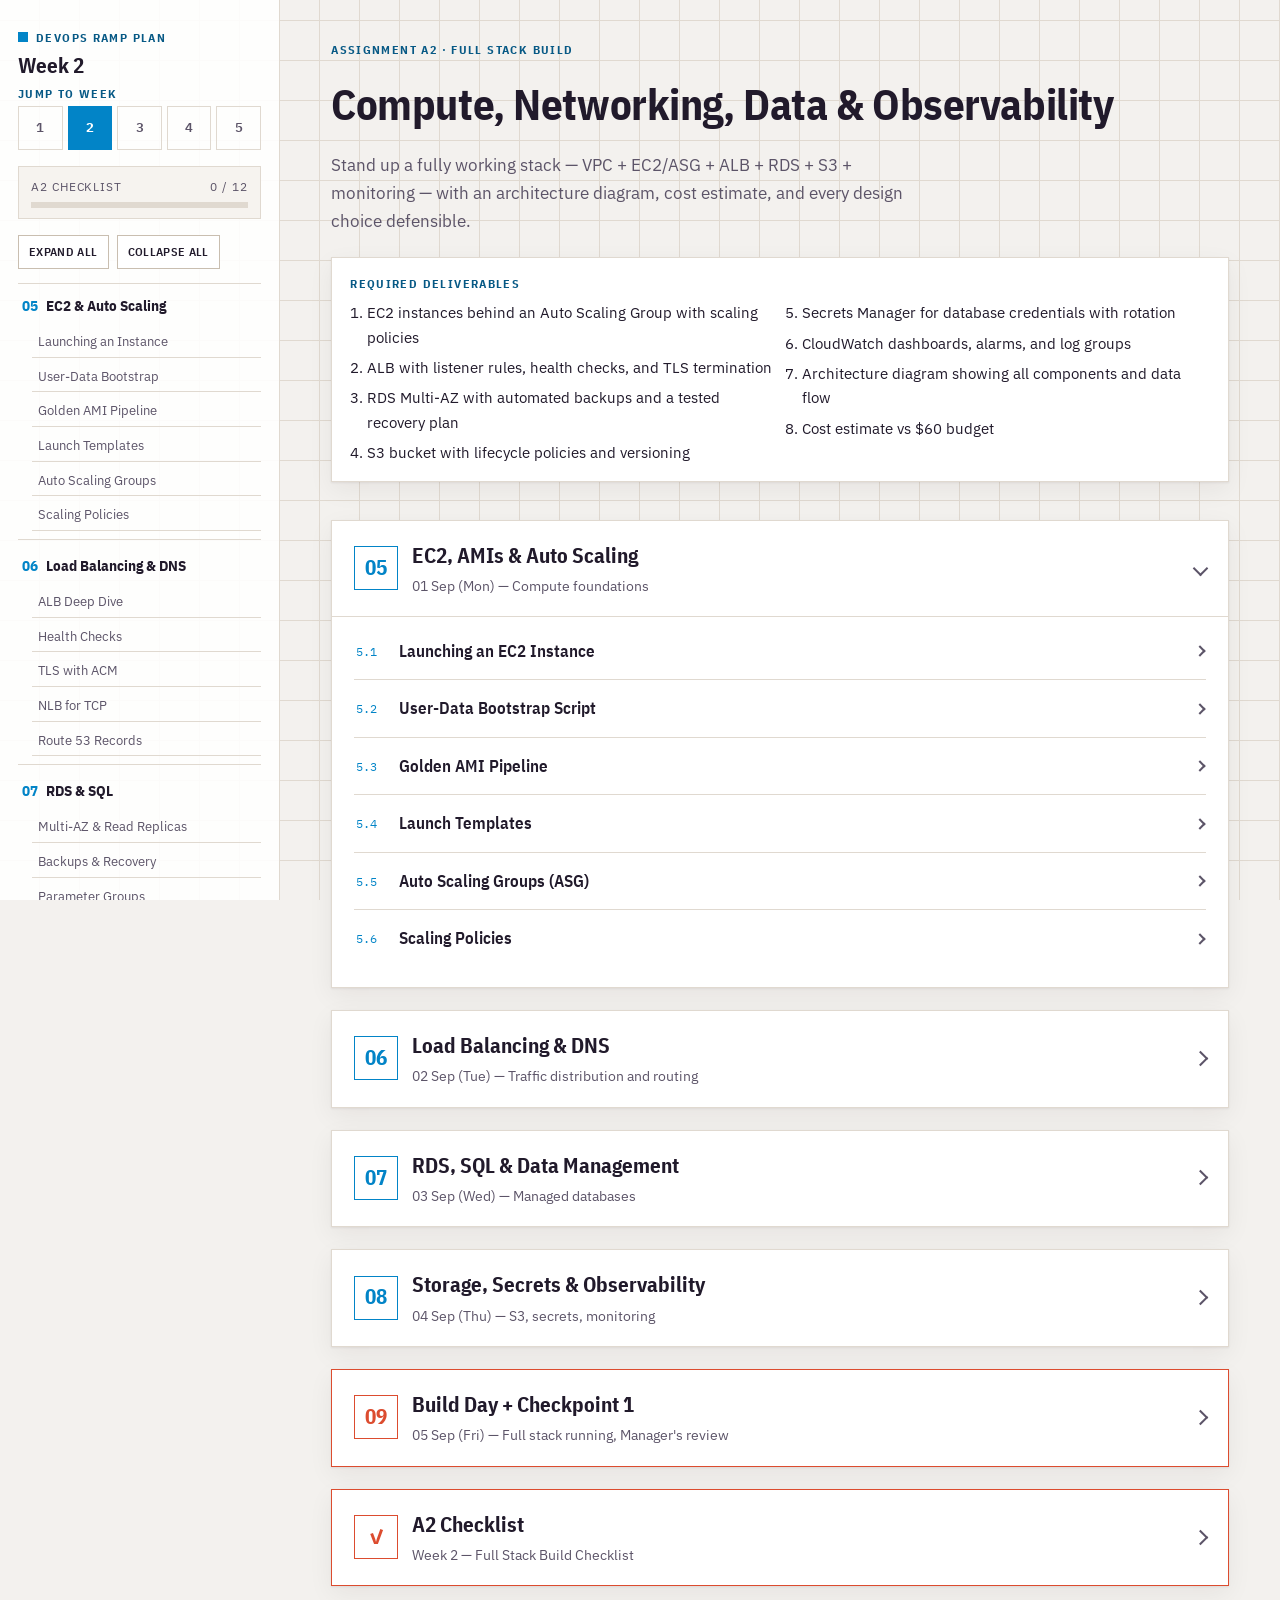
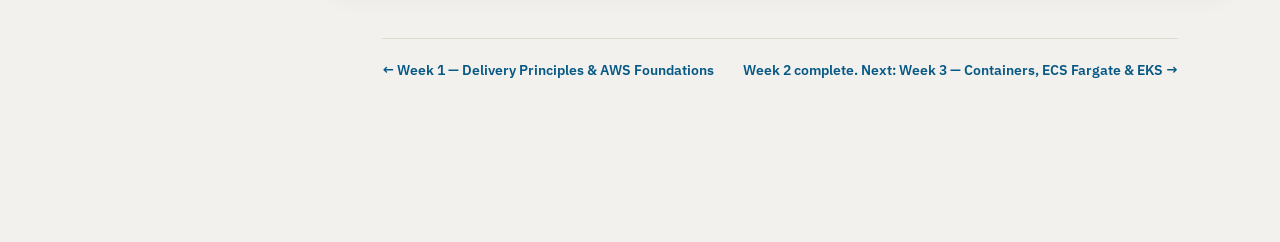
==== commit af74975e: "Redesigned the application" ====
--- a/week2.html
+++ b/week2.html
@@ -6,6 +6,14 @@
 <title>DevOps Ramp Plan — Week 2</title>
 <link rel="stylesheet" href="https://fonts.googleapis.com/css2?family=IBM+Plex+Sans+Condensed:wght@600;700&family=IBM+Plex+Sans:wght@400;500;600;700&family=IBM+Plex+Mono:wght@400;500;600&display=swap">
 <link rel="stylesheet" href="styles.css">
+<style>
+  /* Week 2 accent -- sky blue */
+  :root{ --accent:#0284c7; --accent-strong:#075985; --accent-tint:#e6f4fb; }
+  @media (prefers-color-scheme: dark){
+    :root:not([data-theme="light"]){ --accent:#7dd3fc; --accent-strong:#bae6fd; --accent-tint:#0c2530; }
+  }
+  :root[data-theme="dark"]{ --accent:#7dd3fc; --accent-strong:#bae6fd; --accent-tint:#0c2530; }
+</style>
 </head>
 <body>
 
@@ -1199,15 +1207,50 @@
 <details class="sub" id="d6-1">
 <summary><span class="sub-num">6.1</span><h3>Application Load Balancer (ALB) Deep Dive</h3><span class="chev-sm"></span></summary>
 <div class="sub-content">
-<p>The ALB operates at Layer 7 (HTTP/HTTPS). It receives all incoming requests and distributes them to healthy targets based on rules you define.</p>
+<p>The ALB operates at Layer 7 (HTTP/HTTPS). Think of it as a smart receptionist — every request arrives at the front desk, the receptionist checks what's needed (path, host, headers) and sends the guest to the right team (target group). It also checks which team members are healthy — if someone failed their health check, no traffic goes their way.</p>
+
+<h4 class="mini">Where the ALB sits in the network</h4>
+<pre class="diagram">Internet
+   │
+   │  HTTPS :443 — TLS terminates here (cert from ACM, see 6.3)
+   ▼
+Internet Gateway  (fahad-igw)
+   │
+   ▼
+┌─────────────────────────────────────────────────┐
+│  ALB — public subnets, both AZs                  │
+│  fahad-public-a (10.0.1.0/24)                    │
+│  fahad-public-b (10.0.2.0/24)                    │
+└─────────────────────┬─────────────────────────────┘
+                       │  HTTP :80 — plain, never leaves the VPC
+                       ▼
+┌─────────────────────────────────────────────────┐
+│  Target group → EC2 (Auto Scaling Group)         │
+│  fahad-private-app-a (10.0.10.0/24)              │
+│  fahad-private-app-b (10.0.11.0/24)              │
+└─────────────────────┬─────────────────────────────┘
+                       │  :5432
+                       ▼
+┌─────────────────────────────────────────────────┐
+│  RDS — private DB subnets                        │
+│  fahad-private-db-a (10.0.20.0/24)               │
+│  fahad-private-db-b (10.0.21.0/24)               │
+└─────────────────────────────────────────────────┘</pre>
+<p>Same three-tier VPC from Week 1 (4.9) — the ALB is the only new resource sitting in the public tier. Everything below it, including the instances it forwards to, stays in private subnets with no route to the internet.</p>
+
 <h4 class="mini">Key components</h4>
+<pre class="diagram">Listener → Rule → Target Group → Instances
+
+Listener:      "I'm listening on port 443 for HTTPS traffic"
+Rule:          "If the path starts with /api, forward to target group A"
+Target group:  "Here are 2 healthy EC2 instances that can handle this"</pre>
 <dl class="termlist">
 <dt>Listener</dt>
 <dd>Listens on a port (80 for HTTP, 443 for HTTPS). Each listener has rules that determine where to send traffic.</dd>
 <dt>Rule</dt>
 <dd>Conditions (path, host, headers) + an action (forward to target group, redirect, fixed response).</dd>
 <dt>Target group</dt>
-<dd>A group of instances (or IPs, or Lambda functions) that receive traffic. Each has its own health check.</dd>
+<dd>A group of instances (or IPs, or Lambda functions) that receive traffic. Each has its own health check. <strong>You cannot change a target group's traffic port after creation</strong> — if you need a different port, create a new target group.</dd>
 </dl>
 <h4 class="mini">Path-based routing</h4>
 <pre class="diagram">ALB :443
@@ -1216,74 +1259,148 @@
 ├── /health     → fixed response: 200 "OK"
 └── default     → target-group-web (EC2 instances running Nginx)</pre>
 <p>One ALB replaces what would otherwise be multiple Nginx reverse proxy configurations. You define the routing in the AWS console or CLI, not in config files.</p>
-<h4 class="mini">CLI: Create ALB + Target Group + Listener</h4>
-<pre data-lang="bash"># 1. Create the ALB (internet-facing, in public subnets)
-aws elbv2 create-load-balancer \
+
+<h4 class="mini">Lab: build the ALB step by step</h4>
+
+<p><strong>Step 1: Create the ALB</strong> — must be in public subnets (both AZs) with the ALB security group. AWS requires at least 2 AZs for redundancy.</p>
+<pre data-lang="bash">aws elbv2 create-load-balancer \
   --name fahad-web-alb \
   --subnets subnet-0aaa1111aaaa11111 subnet-0bbb2222bbbb22222 \
-  --security-groups &lt;ALB_SG_ID&gt; \
+  --security-groups sg-0aaa1111aaaa11111 \
   --scheme internet-facing \
   --type application \
-  --query "LoadBalancers[0].{ARN:LoadBalancerArn,DNS:DNSName}" \
-  --output table
-
-# 2. Create a target group (where the ALB sends traffic)
-aws elbv2 create-target-group \
+  --query "LoadBalancers[0].{ARN:LoadBalancerArn,DNS:DNSName,State:State.Code}" \
+  --output table \
+  --profile fahad</pre>
+<p>Save the <strong>ALB ARN</strong> and <strong>DNS name</strong> from the output. The DNS name is what users hit in their browser.</p>
+
+<p><strong>Step 2: Create a target group</strong> — tells the ALB where to forward traffic.</p>
+<pre data-lang="bash">aws elbv2 create-target-group \
   --name fahad-web-tg \
   --protocol HTTP \
-  --port 8080 \
+  --port 80 \
   --vpc-id vpc-0123456789abcdef0 \
   --target-type instance \
-  --health-check-path /health \
+  --health-check-path / \
+  --health-check-port 80 \
   --health-check-interval-seconds 30 \
   --healthy-threshold-count 2 \
   --unhealthy-threshold-count 3 \
   --query "TargetGroups[0].TargetGroupArn" \
-  --output text
-
-# 3. Register EC2 instances as targets
-aws elbv2 register-targets \
-  --target-group-arn &lt;TARGET_GROUP_ARN&gt; \
-  --targets Id=i-xxxxx Id=i-yyyyy
-
-# 4. Create a listener (HTTP on port 80 → forward to target group)
-aws elbv2 create-listener \
+  --output text \
+  --profile fahad</pre>
+<div class="fact fact-fail"><span class="tag">Port must match</span><p>The target group port must match what your app actually listens on. If Nginx listens on port 80, use port 80. If Django listens on 8080, use 8080. The health check port should also match — a mismatch is the #1 cause of "unhealthy" targets.</p></div>
+
+<p><strong>Step 3: Create a listener</strong> — connects the ALB to the target group.</p>
+<pre data-lang="bash">aws elbv2 create-listener \
   --load-balancer-arn &lt;ALB_ARN&gt; \
   --protocol HTTP \
   --port 80 \
-  --default-actions Type=forward,TargetGroupArn=&lt;TARGET_GROUP_ARN&gt;
-
-# 5. Check target health
-aws elbv2 describe-target-health \
+  --default-actions Type=forward,TargetGroupArn=&lt;TARGET_GROUP_ARN&gt; \
+  --profile fahad</pre>
+<div class="fact fact-fail"><span class="tag">Gotcha: swapped ARNs</span><p>The ALB ARN and target group ARN look similar. Putting the wrong one in <code>--load-balancer-arn</code> gives: <em>"is not a valid load balancer ARN"</em>. Tell them apart by the middle of the string: <code>.../loadbalancer/app/...</code> = ALB, <code>.../targetgroup/...</code> = target group.</p></div>
+
+<p><strong>Step 4: Attach the ASG to the target group</strong></p>
+<pre data-lang="bash">aws autoscaling attach-load-balancer-target-groups \
+  --auto-scaling-group-name fahad-web-asg \
+  --target-group-arns &lt;TARGET_GROUP_ARN&gt; \
+  --profile fahad</pre>
+<div class="fact fact-fail"><span class="tag">Existing instances don't auto-register</span><p>Attaching a target group to an ASG only affects <strong>future launches</strong>. Instances already running must be registered manually:</p></div>
+<pre data-lang="bash"># Manually register an existing instance
+aws elbv2 register-targets \
+  --target-group-arn &lt;TARGET_GROUP_ARN&gt; \
+  --targets Id=i-0aaa1111aaaa11111 \
+  --profile fahad
+
+# Or force the ASG to replace all instances (rolling update)
+aws autoscaling start-instance-refresh \
+  --auto-scaling-group-name fahad-web-asg \
+  --profile fahad</pre>
+
+<p><strong>Step 5: Verify target health</strong></p>
+<pre data-lang="bash">aws elbv2 describe-target-health \
   --target-group-arn &lt;TARGET_GROUP_ARN&gt; \
   --query "TargetHealthDescriptions[].{ID:Target.Id,Health:TargetHealth.State,Reason:TargetHealth.Reason}" \
-  --output table
-
-# List all ALBs
-aws elbv2 describe-load-balancers \
-  --query "LoadBalancers[].{Name:LoadBalancerName,DNS:DNSName,State:State.Code}" \
-  --output table
-
-# Delete ALB (must delete listeners first)
-aws elbv2 delete-load-balancer --load-balancer-arn &lt;ALB_ARN&gt;</pre>
+  --output table \
+  --profile fahad</pre>
+<div class="table-scroll">
+<table>
+<thead><tr><th>State</th><th>What it means</th><th>Action</th></tr></thead>
+<tbody>
+<tr><td><code>initial</code></td><td>Just registered, first health checks running</td><td>Wait 30–60 seconds</td></tr>
+<tr><td><code>healthy</code></td><td>Health checks passing, ALB sends traffic here</td><td>You're good — try the browser</td></tr>
+<tr><td><code>unhealthy</code></td><td>Health checks failing, ALB stops sending traffic</td><td>Check the Reason field — see troubleshooting below</td></tr>
+<tr><td><code>draining</code></td><td>Instance being removed, finishing in-flight requests</td><td>Normal during scale-in or deregistration</td></tr>
+</tbody>
+</table>
+</div>
+
+<p><strong>Step 6: Test in browser</strong></p>
+<pre class="diagram">http://fahad-web-alb-XXXXXXXXXX.ap-south-1.elb.amazonaws.com
+
+Expected results:
+  ✓ Nginx welcome page  → full path working (internet → ALB → EC2 → Nginx)
+  ✗ 502 Bad Gateway     → target unhealthy or traffic port mismatch
+  ✗ 503 Service Unavail → no healthy targets registered in the target group</pre>
+
 <h4 class="mini">Weighted target groups (canary deployments)</h4>
 <p>One rule, two target groups, adjustable weights:</p>
 <pre data-lang="bash">aws elbv2 modify-rule \
-  --rule-arn arn:aws:elasticloadbalancing:...:rule/... \
+  --rule-arn &lt;RULE_ARN&gt; \
   --actions '[{
     "Type": "forward",
     "ForwardConfig": {
       "TargetGroups": [
-        {"TargetGroupArn": "arn:...tg-v1", "Weight": 90},
-        {"TargetGroupArn": "arn:...tg-v2", "Weight": 10}
+        {"TargetGroupArn": "&lt;TG_V1_ARN&gt;", "Weight": 90},
+        {"TargetGroupArn": "&lt;TG_V2_ARN&gt;", "Weight": 10}
       ]
     }
-  }]'</pre>
+  }]' \
+  --profile fahad</pre>
 <p>90% of traffic to v1, 10% to v2. Change weights to shift traffic during canary deploys — no server restart needed.</p>
+
+<h4 class="mini">Manage ALB</h4>
+<pre data-lang="bash"># List all ALBs
+aws elbv2 describe-load-balancers \
+  --query "LoadBalancers[].{Name:LoadBalancerName,DNS:DNSName,State:State.Code}" \
+  --output table \
+  --profile fahad
+
+# List all target groups
+aws elbv2 describe-target-groups \
+  --query "TargetGroups[].{Name:TargetGroupName,Port:Port,HealthPort:HealthCheckPort,HealthPath:HealthCheckPath}" \
+  --output table \
+  --profile fahad
+
+# List listeners on an ALB
+aws elbv2 describe-listeners \
+  --load-balancer-arn &lt;ALB_ARN&gt; \
+  --query "Listeners[].{Port:Port,Protocol:Protocol}" \
+  --output table \
+  --profile fahad</pre>
+
+<h4 class="mini">End-of-session cleanup</h4>
+<div class="fact fact-fail"><span class="tag">ALB costs ~$16/month</span><p>Delete the ALB and target groups at the end of each study session. Recreating takes 3 commands.</p></div>
+<pre data-lang="bash"># Delete ALB (stops the charge)
+aws elbv2 delete-load-balancer \
+  --load-balancer-arn &lt;ALB_ARN&gt; \
+  --profile fahad
+
+# Delete target groups (free, but cleanup)
+aws elbv2 delete-target-group \
+  --target-group-arn &lt;TG_ARN&gt; \
+  --profile fahad
+
+# Delete ASG (stops extra EC2 charge)
+aws autoscaling delete-auto-scaling-group \
+  --auto-scaling-group-name fahad-web-asg \
+  --force-delete \
+  --profile fahad</pre>
 </div>
 </details>
+
 <details class="sub" id="d6-2">
-<summary><span class="sub-num">6.2</span><h3>Health Checks</h3><span class="chev-sm"></span></summary>
+<summary><span class="sub-num">6.2</span><h3>Health Checks — Debugging Guide</h3><span class="chev-sm"></span></summary>
 <div class="sub-content">
 <p>The ALB periodically sends an HTTP request to each target. If the response is healthy, traffic flows. If unhealthy, the target is removed from rotation.</p>
 <div class="table-scroll">
@@ -1291,6 +1408,7 @@
 <thead><tr><th>Setting</th><th>What it does</th><th>Recommended</th></tr></thead>
 <tbody>
 <tr><td><strong>Path</strong></td><td>URL the ALB hits</td><td><code>/health</code> — a lightweight endpoint that checks DB connectivity</td></tr>
+<tr><td><strong>Port</strong></td><td>Which port to check on</td><td>Same as traffic port (avoid mismatches)</td></tr>
 <tr><td><strong>Interval</strong></td><td>How often to check</td><td>30 seconds</td></tr>
 <tr><td><strong>Timeout</strong></td><td>How long to wait for a response</td><td>5 seconds</td></tr>
 <tr><td><strong>Healthy threshold</strong></td><td>Consecutive successes to mark healthy</td><td>2</td></tr>
@@ -1299,7 +1417,138 @@
 </tbody>
 </table>
 </div>
-<div class="fact fact-fail"><span class="tag">Common mistake</span><p>Setting the health check path to <code>/</code> on a Django app that redirects <code>/</code> to <code>/login</code> (302). The ALB sees a 302, not a 200, and marks the target unhealthy. Always use a dedicated <code>/health</code> endpoint that returns 200 directly.</p></div>
+
+<pre data-lang="bash"># Modify health check settings on an existing target group
+aws elbv2 modify-target-group \
+  --target-group-arn &lt;TARGET_GROUP_ARN&gt; \
+  --health-check-path /health \
+  --health-check-port 80 \
+  --health-check-interval-seconds 30 \
+  --healthy-threshold-count 2 \
+  --unhealthy-threshold-count 3 \
+  --profile fahad</pre>
+
+<h4 class="mini">Troubleshooting by error reason</h4>
+
+<p><strong>Reason: <code>Target.FailedHealthChecks</code></strong></p>
+<p>The ALB reached the instance but got an unexpected HTTP response (not 200).</p>
+<ul>
+<li>Health check path (<code>/health</code>) doesn't exist — app returns 404</li>
+<li>App redirects the path (e.g. <code>/</code> → <code>/login</code> returns 302, not 200)</li>
+<li>Nothing listening on the health check port — app crashed or wrong port</li>
+</ul>
+<pre data-lang="bash"># Fix: change health check to a path that returns 200
+aws elbv2 modify-target-group \
+  --target-group-arn &lt;TARGET_GROUP_ARN&gt; \
+  --health-check-path / \
+  --profile fahad</pre>
+
+<p><strong>Reason: <code>Target.Timeout</code></strong></p>
+<p>The ALB sent the health check but got <strong>no response at all</strong>. Packets were silently dropped. Almost always a security group issue.</p>
+<pre class="diagram">What we experienced:
+  ALB health check → port 80 → App-sg → BLOCKED (only port 8080 was allowed)
+  Result: Target.Timeout
+
+  The security group had:
+    ✓ port 8080 from ALB-sg    (traffic port)
+    ✗ port 80 from ALB-sg      (health check port — MISSING)
+  
+  The health check packets arrived at the instance but the security group
+  silently dropped them → ALB never got a response → timeout</pre>
+<pre data-lang="bash"># Check what the security group allows
+aws ec2 describe-security-groups \
+  --group-ids &lt;APP_SG_ID&gt; \
+  --query "SecurityGroups[0].IpPermissions[].{Port:FromPort,Source:UserIdGroupPairs[0].GroupId}" \
+  --output table \
+  --profile fahad
+
+# If the health check port isn't listed, add it
+aws ec2 authorize-security-group-ingress \
+  --group-id &lt;APP_SG_ID&gt; \
+  --protocol tcp --port 80 \
+  --source-group &lt;ALB_SG_ID&gt; \
+  --profile fahad</pre>
+<div class="fact fact-note"><span class="tag">Rule</span><p>The health check port must be explicitly allowed in the target's security group with the ALB security group as the source. Same VPC doesn't matter — security groups still apply.</p></div>
+
+<p><strong>Reason: <code>Elb.RegistrationInProgress</code></strong></p>
+<p>The target was just registered. Wait 30–60 seconds for the first health checks to complete.</p>
+
+<p><strong>Reason: <code>Elb.InternalError</code></strong></p>
+<p>ALB internal error. Rare and usually transient. Wait a few minutes and check again.</p>
+
+<h4 class="mini">Troubleshooting: 502 Bad Gateway (healthy target, wrong port)</h4>
+<p>Health check passes but browser shows 502. This means the health check port and traffic port are different:</p>
+<pre class="diagram">What we experienced:
+  Target group created on port 8080 (nothing listening there)
+  Health check changed to port 80 (Nginx responds → target shows "healthy")
+  
+  Browser → ALB forwards to port 8080 → connection refused → 502
+
+  The fix: can't change a target group's traffic port after creation.
+  Must create a new target group on port 80.</pre>
+<pre data-lang="bash"># Create new target group on the correct port
+aws elbv2 create-target-group \
+  --name fahad-web-tg-80 \
+  --protocol HTTP \
+  --port 80 \
+  --vpc-id vpc-0123456789abcdef0 \
+  --target-type instance \
+  --health-check-path / \
+  --health-check-port 80 \
+  --query "TargetGroups[0].TargetGroupArn" \
+  --output text \
+  --profile fahad
+
+# Update the listener to use the new target group
+aws elbv2 modify-listener \
+  --listener-arn &lt;LISTENER_ARN&gt; \
+  --default-actions Type=forward,TargetGroupArn=&lt;NEW_TG_ARN&gt; \
+  --profile fahad
+
+# Swap ASG attachment
+aws autoscaling detach-load-balancer-target-groups \
+  --auto-scaling-group-name fahad-web-asg \
+  --target-group-arns &lt;OLD_TG_ARN&gt; \
+  --profile fahad
+
+aws autoscaling attach-load-balancer-target-groups \
+  --auto-scaling-group-name fahad-web-asg \
+  --target-group-arns &lt;NEW_TG_ARN&gt; \
+  --profile fahad
+
+# Register existing instances (attach only affects future launches)
+aws elbv2 register-targets \
+  --target-group-arn &lt;NEW_TG_ARN&gt; \
+  --targets Id=i-0aaa1111aaaa11111 \
+  --profile fahad
+
+# Clean up old target group
+aws elbv2 delete-target-group \
+  --target-group-arn &lt;OLD_TG_ARN&gt; \
+  --profile fahad</pre>
+
+<h4 class="mini">Troubleshooting: 503 Service Unavailable</h4>
+<p>The ALB has no healthy targets at all.</p>
+<pre data-lang="bash"># Check if any targets are registered
+aws elbv2 describe-target-health \
+  --target-group-arn &lt;TARGET_GROUP_ARN&gt; \
+  --profile fahad
+
+# Empty = no targets registered → attach ASG + register instances (see 6.1 step 4)
+# All unhealthy = follow the debugging steps above</pre>
+
+<h4 class="mini">Summary: the debugging decision tree</h4>
+<pre class="diagram">Browser shows error
+├── 502 Bad Gateway
+│   ├── Target unhealthy? → check Reason field (FailedHealthChecks / Timeout)
+│   └── Target healthy but 502? → traffic port ≠ health check port → new TG
+├── 503 Service Unavailable
+│   ├── No targets? → register-targets or attach ASG
+│   └── All unhealthy? → fix the health check (see above)
+└── Timeout (page never loads)
+    └── ALB in wrong subnets (private instead of public) or SG missing 80/443</pre>
+
+<div class="fact fact-fail"><span class="tag">Django tip</span><p>Don't set the health check path to <code>/</code> on a Django app that redirects <code>/</code> to <code>/login</code> (302). The ALB sees a 302, not a 200, and marks the target unhealthy. Always create a dedicated <code>/health</code> endpoint that returns 200 directly.</p></div>
 </div>
 </details>
 <details class="sub" id="d6-3">
@@ -1310,13 +1559,161 @@
                                     ↑ TLS terminates here
                                     Certificate from ACM</pre>
 <p>Benefits: your EC2 instances don't need to handle TLS certificates, reducing complexity and CPU overhead. The certificate auto-renews — no more expired cert emergencies.</p>
-<div class="fact fact-good"><span class="tag">Best practice</span><p>Add an HTTP (port 80) listener that redirects all traffic to HTTPS (port 443). This ensures no one accidentally uses unencrypted HTTP.</p></div>
+
+<h4 class="mini">Key concepts</h4>
+<dl class="termlist">
+<dt>Certificate</dt>
+<dd>A public/private key pair issued by ACM for a domain name (or a wildcard like <code>*.example.com</code>). ACM holds the private key — you never download it, which is exactly why the ALB can use it without you handling key files.</dd>
+<dt>Domain validation</dt>
+<dd><strong>DNS validation</strong> (recommended): ACM gives you a CNAME record to add to your DNS zone, proving you control the domain. <strong>Email validation</strong>: ACM emails the domain's registered contacts — slower, and breaks auto-renewal if no one clicks the link next time. Always use DNS validation.</dd>
+<dt>Region requirement</dt>
+<dd>An ACM certificate can only be attached to resources <strong>in the same region it was issued in</strong>. A cert for an ALB in <code>ap-south-1</code> must be requested in <code>ap-south-1</code> — this is the single most common ACM mistake. (CloudFront is the one exception: it always needs its certs in <code>us-east-1</code>, regardless of where your other resources live.)</dd>
+<dt>Certificate ARN</dt>
+<dd>What you actually reference when creating the HTTPS listener — not the domain name, not the certificate ID by itself.</dd>
+<dt>SSL security policy</dt>
+<dd>A named bundle of allowed TLS versions and cipher suites, attached to the HTTPS listener (not the certificate). Older policies still allow TLS 1.0/1.1; pick a modern one (<code>ELBSecurityPolicy-TLS13-1-2-2021-06</code>) unless you have a legacy client that genuinely needs an older protocol.</dd>
+</dl>
+
+<h4 class="mini">The lifecycle</h4>
+<pre class="diagram">1. Request certificate (ACM)              — status: PENDING_VALIDATION
+2. Add CNAME validation record (Route 53) — proves you own the domain
+3. ACM validates the record               — status: ISSUED (few minutes)
+4. Attach cert ARN to ALB HTTPS listener  — port 443 now serves HTTPS
+5. Redirect HTTP → HTTPS on port 80       — no unencrypted path left
+6. ACM auto-renews ~60 days before expiry — as long as the CNAME still exists</pre>
+
+<h4 class="mini">Lab: request a certificate and wire it to the ALB</h4>
+
+<p><strong>Step 1: Request the certificate — DNS validation, same region as the ALB</strong></p>
+<pre data-lang="bash">aws acm request-certificate \
+  --domain-name app.example.com \
+  --validation-method DNS \
+  --tags Key=Name,Value=fahad-app-cert Key=Owner,Value=fahad \
+  --query "CertificateArn" \
+  --output text \
+  --profile fahad</pre>
+<div class="fact fact-fail"><span class="tag">Wrong region = invisible certificate</span><p>ACM certificates don't show up across regions in the console or CLI by default. If <code>describe-certificates</code> comes back empty, check <code>--region</code> matches where you actually requested it — this alone accounts for most "my certificate disappeared" moments.</p></div>
+
+<p><strong>Step 2: Get the DNS validation record ACM wants</strong></p>
+<pre data-lang="bash">aws acm describe-certificate \
+  --certificate-arn &lt;CERT_ARN&gt; \
+  --query "Certificate.DomainValidationOptions[0].ResourceRecord" \
+  --output table \
+  --profile fahad
+# Returns a Name (CNAME record name), Type (CNAME), and Value (the target)</pre>
+
+<p><strong>Step 3: Add that record to Route 53</strong></p>
+<pre data-lang="bash">aws route53 change-resource-record-sets \
+  --hosted-zone-id &lt;HOSTED_ZONE_ID&gt; \
+  --change-batch '{
+    "Changes": [{
+      "Action": "UPSERT",
+      "ResourceRecordSet": {
+        "Name": "&lt;VALIDATION_RECORD_NAME&gt;",
+        "Type": "CNAME",
+        "TTL": 300,
+        "ResourceRecords": [{"Value": "&lt;VALIDATION_RECORD_VALUE&gt;"}]
+      }
+    }]
+  }' \
+  --profile fahad</pre>
+<div class="fact fact-note"><span class="tag">Don't delete this record later</span><p>ACM re-checks this CNAME every time it auto-renews. Deleting it after issuance "to tidy up" is what silently breaks renewal 13 months later — leave it in place for the life of the certificate.</p></div>
+
+<p><strong>Step 4: Wait for validation, then confirm ISSUED</strong></p>
+<pre data-lang="bash">aws acm wait certificate-validated --certificate-arn &lt;CERT_ARN&gt; --profile fahad
+
+aws acm describe-certificate \
+  --certificate-arn &lt;CERT_ARN&gt; \
+  --query "Certificate.Status" \
+  --output text \
+  --profile fahad
+# PENDING_VALIDATION → ISSUED, usually within a few minutes once DNS propagates</pre>
+
+<p><strong>Step 5: Create the HTTPS listener on the ALB</strong></p>
+<pre data-lang="bash">aws elbv2 create-listener \
+  --load-balancer-arn &lt;ALB_ARN&gt; \
+  --protocol HTTPS \
+  --port 443 \
+  --certificates CertificateArn=&lt;CERT_ARN&gt; \
+  --ssl-policy ELBSecurityPolicy-TLS13-1-2-2021-06 \
+  --default-actions Type=forward,TargetGroupArn=&lt;TARGET_GROUP_ARN&gt; \
+  --profile fahad</pre>
+
+<p><strong>Step 6: Redirect the existing HTTP listener to HTTPS</strong></p>
+<pre data-lang="bash"># Modify the port-80 listener's default action from "forward" to "redirect"
+aws elbv2 modify-listener \
+  --listener-arn &lt;HTTP_LISTENER_ARN&gt; \
+  --default-actions '[{
+    "Type": "redirect",
+    "RedirectConfig": {
+      "Protocol": "HTTPS",
+      "Port": "443",
+      "StatusCode": "HTTP_301"
+    }
+  }]' \
+  --profile fahad</pre>
+<div class="fact fact-good"><span class="tag">Best practice</span><p>Every HTTP request now gets a 301 straight to HTTPS instead of being forwarded to a target group. Nobody can reach your app unencrypted, even by typing <code>http://</code> by hand.</p></div>
+
+<p><strong>Step 7: Point DNS at the ALB, then test</strong></p>
+<pre data-lang="bash"># Alias record — same ALB, now serving HTTPS
+aws route53 change-resource-record-sets \
+  --hosted-zone-id &lt;HOSTED_ZONE_ID&gt; \
+  --change-batch '{
+    "Changes": [{
+      "Action": "UPSERT",
+      "ResourceRecordSet": {
+        "Name": "app.example.com",
+        "Type": "A",
+        "AliasTarget": {
+          "HostedZoneId": "&lt;ALB_HOSTED_ZONE_ID&gt;",
+          "DNSName": "&lt;ALB_DNS_NAME&gt;",
+          "EvaluateTargetHealth": true
+        }
+      }
+    }]
+  }' \
+  --profile fahad
+
+# Inspect the handshake and certificate chain directly
+curl -vI https://app.example.com 2>&amp;1 | grep -A5 "Server certificate"</pre>
+
+<div class="table-scroll">
+<table>
+<thead><tr><th>Symptom</th><th>Likely cause</th></tr></thead>
+<tbody>
+<tr><td>Certificate stuck at <code>PENDING_VALIDATION</code></td><td>CNAME record missing, in the wrong hosted zone, or not yet propagated — re-check Step 3</td></tr>
+<tr><td><code>describe-certificates</code> returns nothing</td><td>Wrong <code>--region</code> — certificate was requested somewhere else</td></tr>
+<tr><td>Browser shows <code>NET::ERR_CERT_COMMON_NAME_INVALID</code></td><td>Requested domain doesn't match the URL — a cert for <code>example.com</code> doesn't cover <code>app.example.com</code> unless requested as a SAN or wildcard</td></tr>
+<tr><td>Renewal fails after ~13 months</td><td>The validation CNAME was deleted from Route 53 after issuance</td></tr>
+</tbody>
+</table>
+</div>
+
+<h4 class="mini">Manage certificates</h4>
+<pre data-lang="bash"># List all certificates in this region
+aws acm list-certificates \
+  --query "CertificateSummaryList[].{Domain:DomainName,ARN:CertificateArn,Status:Status}" \
+  --output table \
+  --profile fahad
+
+# Full detail on one certificate (validation status, expiry, in-use resources)
+aws acm describe-certificate \
+  --certificate-arn &lt;CERT_ARN&gt; \
+  --query "Certificate.{Domain:DomainName,Status:Status,NotAfter:NotAfter,InUseBy:InUseBy}" \
+  --output table \
+  --profile fahad</pre>
+
+<div class="fact fact-good"><span class="tag">Cleanup note</span><p>Unlike the ALB or NAT Gateway, an ACM certificate costs nothing to leave alone — there's no per-hour charge. You only need to delete one if it's actually <code>InUseBy</code> nothing and you're tidying up; leaving it (and its validation CNAME) in place between study sessions is fine and saves you re-validating next time.</p></div>
 </div>
 </details>
 <details class="sub" id="d6-4">
 <summary><span class="sub-num">6.4</span><h3>Network Load Balancer (NLB)</h3><span class="chev-sm"></span></summary>
 <div class="sub-content">
 <p>The NLB operates at Layer 4 (TCP/UDP). It doesn't inspect HTTP headers or paths — it just forwards TCP connections extremely fast.</p>
+<figure class="diagram-fig">
+<img src="images/alb-nlb-diagram.png" alt="ALB routing HTTP path-based traffic and NLB routing raw TCP traffic, both to the same EC2 target group inside fahad-devops-vpc">
+<figcaption>ALB (path-based, HTTP) vs NLB (TCP passthrough) — both landing on the same target group</figcaption>
+</figure>
 <div class="table-scroll">
 <table>
 <thead><tr><th>Feature</th><th>ALB</th><th>NLB</th></tr></thead>
@@ -1331,6 +1728,60 @@
 </table>
 </div>
 <p>For your ramp plan: use ALB for everything HTTP. NLB is for when you need TCP pass-through (database proxies, gRPC, gaming servers) or static IPs for firewall allowlisting.</p>
+
+<h4 class="mini">Two behaviors that surprise people coming from ALB</h4>
+<dl class="termlist">
+<dt>Client IP is preserved by default</dt>
+<dd>An ALB always shows your instance its own IP as the source (you read the real client IP from the <code>X-Forwarded-For</code> header). An NLB, by default, preserves the original client IP at the TCP layer — your instance sees the actual visitor IP directly, which matters if your app does IP-based logic (rate limiting, geo-blocking) without an HTTP layer to read headers from.</dd>
+<dt>Cross-zone load balancing is off by default</dt>
+<dd>An ALB always balances evenly across every AZ's targets. An NLB defaults to keeping traffic <em>within</em> the AZ it arrived in — if AZ-a has 1 healthy target and AZ-b has 5, an NLB won't rebalance across zones unless you explicitly enable cross-zone load balancing (which then also starts charging inter-AZ data transfer).</dd>
+</dl>
+
+<h4 class="mini">Lab: create an NLB with a TCP listener</h4>
+<pre data-lang="bash"># 1. Allocate a static Elastic IP per AZ (this is what gives the NLB a fixed IP)
+aws ec2 allocate-address --domain vpc --profile fahad
+
+# 2. Create the NLB, one EIP per public subnet
+aws elbv2 create-load-balancer \
+  --name fahad-tcp-nlb \
+  --type network \
+  --scheme internet-facing \
+  --subnet-mappings SubnetId=subnet-0aaa1111aaaa11111,AllocationId=&lt;EIP_ALLOC_A&gt; \
+                     SubnetId=subnet-0bbb2222bbbb22222,AllocationId=&lt;EIP_ALLOC_B&gt; \
+  --query "LoadBalancers[0].{ARN:LoadBalancerArn,DNS:DNSName}" \
+  --output table \
+  --profile fahad
+
+# 3. Target group — note the protocol is TCP, not HTTP
+aws elbv2 create-target-group \
+  --name fahad-tcp-tg \
+  --protocol TCP \
+  --port 5432 \
+  --vpc-id vpc-0123456789abcdef0 \
+  --target-type instance \
+  --health-check-protocol TCP \
+  --query "TargetGroups[0].TargetGroupArn" \
+  --output text \
+  --profile fahad
+
+# 4. Listener — forwards raw TCP, no path/header awareness at all
+aws elbv2 create-listener \
+  --load-balancer-arn &lt;NLB_ARN&gt; \
+  --protocol TCP \
+  --port 5432 \
+  --default-actions Type=forward,TargetGroupArn=&lt;TARGET_GROUP_ARN&gt; \
+  --profile fahad</pre>
+<div class="fact fact-note"><span class="tag">TCP health checks are shallower</span><p>A TCP health check only confirms the port accepts a connection — it can't tell you the app behind it is actually healthy (a hung process still accepts TCP connections). For anything where that distinction matters, add an HTTP health check on a different port even though the listener itself stays TCP.</p></div>
+
+<h4 class="mini">Manage &amp; cleanup</h4>
+<pre data-lang="bash"># List NLBs
+aws elbv2 describe-load-balancers --query "LoadBalancers[?Type=='network']" --profile fahad
+
+# Delete — same commands as ALB cleanup
+aws elbv2 delete-load-balancer --load-balancer-arn &lt;NLB_ARN&gt; --profile fahad
+aws ec2 release-address --allocation-id &lt;EIP_ALLOC_A&gt; --profile fahad
+aws ec2 release-address --allocation-id &lt;EIP_ALLOC_B&gt; --profile fahad</pre>
+<div class="fact fact-fail"><span class="tag">Elastic IPs cost money when idle</span><p>An unattached Elastic IP is billed hourly. Release both EIPs right after deleting the NLB — it's easy to delete the load balancer and forget the IPs are still sitting there charging.</p></div>
 </div>
 </details>
 <details class="sub" id="d6-5">
@@ -1362,6 +1813,68 @@
 </tbody>
 </table>
 </div>
+
+<h4 class="mini">Public vs private hosted zones</h4>
+<dl class="termlist">
+<dt>Public hosted zone</dt>
+<dd>Resolvable from the internet. This is what you use for a real domain — <code>example.com</code>, delegated to Route 53's name servers at your registrar.</dd>
+<dt>Private hosted zone</dt>
+<dd>Only resolvable from inside VPCs you attach it to. Useful for internal service discovery (<code>db.internal</code>) without exposing internal names publicly.</dd>
+</dl>
+
+<h4 class="mini">Lab: create a hosted zone and point it at the ALB</h4>
+<pre data-lang="bash"># 1. Create the public hosted zone
+aws route53 create-hosted-zone \
+  --name example.com \
+  --caller-reference "fahad-$(date +%s)" \
+  --query "HostedZone.Id" \
+  --output text \
+  --profile fahad
+
+# 2. Get the 4 name servers Route 53 assigned — these go at your domain registrar
+aws route53 get-hosted-zone \
+  --id &lt;HOSTED_ZONE_ID&gt; \
+  --query "DelegationSet.NameServers" \
+  --output table \
+  --profile fahad
+
+# 3. Alias record pointing the apex domain straight at the ALB (no CNAME needed)
+aws route53 change-resource-record-sets \
+  --hosted-zone-id &lt;HOSTED_ZONE_ID&gt; \
+  --change-batch '{
+    "Changes": [{
+      "Action": "UPSERT",
+      "ResourceRecordSet": {
+        "Name": "example.com",
+        "Type": "A",
+        "AliasTarget": {
+          "HostedZoneId": "&lt;ALB_HOSTED_ZONE_ID&gt;",
+          "DNSName": "&lt;ALB_DNS_NAME&gt;",
+          "EvaluateTargetHealth": true
+        }
+      }
+    }]
+  }' \
+  --profile fahad
+
+# 4. Verify resolution
+dig example.com +short
+nslookup example.com</pre>
+<div class="fact fact-fail"><span class="tag">NS delegation is the step people skip</span><p>Creating the hosted zone alone does nothing for a live domain — until you copy Route 53's 4 name servers into your registrar's NS records, the internet has no idea Route 53 is authoritative for your domain. This is the single most common "why doesn't my domain resolve" cause, and it can take up to 48 hours to propagate (usually much faster).</p></div>
+
+<h4 class="mini">TTL — the trade-off you're actually making</h4>
+<p>Time-to-live controls how long resolvers cache a record before re-checking. Low TTL (60s) means changes propagate fast but you pay more DNS query volume and clients feel any Route 53 blip. High TTL (3600s+) is cheaper and steadier but a bad record takes longer to fix everywhere. <strong>Drop the TTL to 60 seconds before a planned cutover</strong> (like switching to a new ALB), then raise it back afterward.</p>
+
+<h4 class="mini">Manage &amp; cleanup</h4>
+<pre data-lang="bash"># List all hosted zones
+aws route53 list-hosted-zones --query "HostedZones[].{Name:Name,Id:Id}" --output table --profile fahad
+
+# List records in a zone
+aws route53 list-resource-record-sets --hosted-zone-id &lt;HOSTED_ZONE_ID&gt; --output table --profile fahad
+
+# Delete the hosted zone (all records must be removed first, except the default NS/SOA)
+aws route53 delete-hosted-zone --id &lt;HOSTED_ZONE_ID&gt; --profile fahad</pre>
+<div class="fact fact-good"><span class="tag">Cost</span><p>A hosted zone is $0.50/month regardless of traffic — the one thing in this whole lab that isn't free to leave idle, though it's small enough that most people just keep the zone and delete the records pointing at expensive resources (ALB, NLB) instead.</p></div>
 </div>
 </details>
 </div>
@@ -1440,6 +1953,49 @@
   --db-instance-identifier fahad-ecommerce-db \
   --skip-final-snapshot</pre>
 <div class="fact fact-fail"><span class="tag">Cost</span><p><code>db.t3.micro</code> is free tier (750 hrs/month). Multi-AZ doubles it. Don't forget to delete the RDS instance when done studying — unlike EC2, there's no "stop" for single-AZ RDS (Multi-AZ can be stopped for up to 7 days).</p></div>
+
+<h4 class="mini">Splitting reads to the replica in Django</h4>
+<p>A read replica does nothing by itself — your app has to be told to send read queries there. Django's multi-database routing handles this:</p>
+<pre data-lang="python"># settings.py
+DATABASES = {
+    'default': {  # primary — all writes
+        'ENGINE': 'django.db.backends.postgresql',
+        'HOST': 'fahad-ecommerce-db.xxxxx.ap-south-1.rds.amazonaws.com',
+    },
+    'replica': {  # read replica — reads only
+        'ENGINE': 'django.db.backends.postgresql',
+        'HOST': 'fahad-ecommerce-db-read.xxxxx.ap-south-1.rds.amazonaws.com',
+    },
+}
+
+# A router that sends reads to the replica, writes to the primary
+class ReplicaRouter:
+    def db_for_read(self, model, **hints):
+        return 'replica'
+    def db_for_write(self, model, **hints):
+        return 'default'
+
+DATABASE_ROUTERS = ['myapp.routers.ReplicaRouter']</pre>
+<div class="fact fact-note"><span class="tag">Replication lag is real</span><p>A read immediately after a write can hit the replica before the write has replicated — a user submits a form, gets redirected, and doesn't see their own data yet. Read-your-own-writes flows (checkout confirmation, profile update) should read from <code>default</code>, not <code>replica</code>.</p></div>
+
+<h4 class="mini">Promoting a read replica</h4>
+<p>If the primary needs replacing permanently (not a failover — a deliberate migration), a replica can be promoted to a standalone, writable instance. This is one-way — you can't turn it back into a replica afterward.</p>
+<pre data-lang="bash">aws rds promote-read-replica \
+  --db-instance-identifier fahad-ecommerce-db-read \
+  --backup-retention-period 7 \
+  --profile fahad</pre>
+
+<h4 class="mini">Watching replica lag</h4>
+<pre data-lang="bash">aws cloudwatch get-metric-statistics \
+  --namespace AWS/RDS \
+  --metric-name ReplicaLag \
+  --dimensions Name=DBInstanceIdentifier,Value=fahad-ecommerce-db-read \
+  --start-time $(date -u -d '1 hour ago' +%Y-%m-%dT%H:%M:%S) \
+  --end-time $(date -u +%Y-%m-%dT%H:%M:%S) \
+  --period 300 \
+  --statistics Average Maximum \
+  --profile fahad</pre>
+<p>Measured in seconds. A steadily growing number means the replica can't keep up with write volume — usually a sign to upsize the replica's instance class, not just tolerate the lag.</p>
 </div>
 </details>
 <details class="sub" id="d7-2">
@@ -1457,6 +2013,42 @@
   --target-db-instance-identifier my-prod-db-restored \
   --restore-time "2026-09-03T10:30:00Z"</pre>
 <div class="fact fact-fail"><span class="tag">Critical</span><p>Point-in-time recovery creates a <strong>new</strong> RDS instance — it does NOT overwrite the existing one. You must update your app's connection string to point to the new instance. Plan for this in your runbook.</p></div>
+
+<h4 class="mini">Manual snapshots vs automated backups</h4>
+<dl class="termlist">
+<dt>Automated backups</dt>
+<dd>Run inside your configured backup window, deleted automatically when the instance is deleted (unless you keep a final snapshot). Feed the point-in-time recovery window.</dd>
+<dt>Manual snapshots</dt>
+<dd>You trigger these yourself, they persist forever until you delete them — even after the source instance is gone. This is what you take before a risky migration, and what you copy to another region for disaster recovery.</dd>
+</dl>
+<pre data-lang="bash"># Set the automated backup window and retention
+aws rds modify-db-instance \
+  --db-instance-identifier fahad-ecommerce-db \
+  --backup-retention-period 7 \
+  --preferred-backup-window "17:00-17:30" \
+  --apply-immediately \
+  --profile fahad
+
+# Take a manual snapshot before a risky change
+aws rds create-db-snapshot \
+  --db-instance-identifier fahad-ecommerce-db \
+  --db-snapshot-identifier fahad-ecommerce-db-pre-migration-$(date +%Y%m%d) \
+  --profile fahad
+
+# Copy a snapshot to another region (DR)
+aws rds copy-db-snapshot \
+  --source-db-snapshot-identifier arn:aws:rds:ap-south-1:111122223333:snapshot:fahad-ecommerce-db-pre-migration-20260903 \
+  --target-db-snapshot-identifier fahad-ecommerce-db-pre-migration-20260903-eu \
+  --source-region ap-south-1 \
+  --region eu-west-1 \
+  --profile fahad
+
+# Restore an instance FROM a snapshot (different from point-in-time restore)
+aws rds restore-db-instance-from-db-snapshot \
+  --db-instance-identifier fahad-ecommerce-db-restored \
+  --db-snapshot-identifier fahad-ecommerce-db-pre-migration-20260903 \
+  --profile fahad</pre>
+<div class="fact fact-note"><span class="tag">Backup window vs maintenance window</span><p>The backup window and the maintenance window (for engine patches) must not overlap — RDS won't let a patch and a backup fight for the same I/O at once. Pick windows in your lowest-traffic hours, offset by a few hours from each other.</p></div>
 </div>
 </details>
 <details class="sub" id="d7-3">
@@ -1469,6 +2061,34 @@
   --db-parameter-group-family postgres16 \
   --description "Tuned for ecommerce workload"</pre>
 <div class="fact fact-note"><span class="tag">Reboot required</span><p>Some parameter changes (like <code>shared_buffers</code>) require a reboot to take effect. Others (like <code>work_mem</code>) apply immediately. The console shows "pending-reboot" for the ones that need it.</p></div>
+
+<h4 class="mini">Attach it, tune a value, apply it</h4>
+<pre data-lang="bash"># Attach the custom parameter group to the instance
+aws rds modify-db-instance \
+  --db-instance-identifier fahad-ecommerce-db \
+  --db-parameter-group-name ecommerce-pg16 \
+  --apply-immediately \
+  --profile fahad
+
+# Change a dynamic parameter — takes effect without a reboot
+aws rds modify-db-parameter-group \
+  --db-parameter-group-name ecommerce-pg16 \
+  --parameters "ParameterName=work_mem,ParameterValue=16384,ApplyMethod=immediate" \
+  --profile fahad
+
+# Change a static parameter — queued until the next reboot
+aws rds modify-db-parameter-group \
+  --db-parameter-group-name ecommerce-pg16 \
+  --parameters "ParameterName=shared_buffers,ParameterValue={DBInstanceClassMemory/32768},ApplyMethod=pending-reboot" \
+  --profile fahad
+
+# Check what's pending vs applied
+aws rds describe-db-instances \
+  --db-instance-identifier fahad-ecommerce-db \
+  --query "DBInstances[0].DBParameterGroups[0].ParameterApplyStatus" \
+  --output text \
+  --profile fahad</pre>
+<div class="fact fact-fail"><span class="tag">Parameter groups aren't per-instance</span><p>The same parameter group can be attached to multiple instances. Changing it changes the config for every instance using it — don't tune "just for one database" without first checking <code>describe-db-instances</code> for who else is attached to that group.</p></div>
 </div>
 </details>
 <details class="sub" id="d7-4">
@@ -1497,6 +2117,36 @@
 ├── 042_add_full_name_column_REVERSE.sql ← the undo script
 └── 042_add_full_name_column_README.md   ← what it does and when it was run</pre>
 <p>Test the reverse script <strong>before</strong> you run the forward migration. If you can't undo it cleanly, that changes your deployment plan (you need a longer bake time before committing).</p>
+
+<h4 class="mini">Connecting to a private RDS instance</h4>
+<p>Your database has no public IP — <code>psql</code> from your laptop can't reach it directly. Tunnel through an instance inside the VPC using Session Manager, no bastion or open SSH port needed:</p>
+<pre data-lang="bash">aws ssm start-session \
+  --target &lt;INSTANCE_ID_IN_VPC&gt; \
+  --document-name AWS-StartPortForwardingSessionToRemoteHost \
+  --parameters '{"host":["fahad-ecommerce-db.xxxxx.ap-south-1.rds.amazonaws.com"],"portNumber":["5432"],"localPortNumber":["5433"]}' \
+  --profile fahad
+
+# In another terminal, connect through the tunnel
+psql -h localhost -p 5433 -U ecomadmin -d postgres</pre>
+
+<h4 class="mini">Batching destructive changes on large tables</h4>
+<p>A single <code>UPDATE</code> or <code>DELETE</code> touching millions of rows holds locks for the whole duration and can bloat the transaction log. Batch it instead:</p>
+<pre data-lang="sql">-- Instead of one giant UPDATE, loop in batches
+DO $$
+DECLARE
+  rows_affected INT;
+BEGIN
+  LOOP
+    UPDATE orders SET archived = true
+    WHERE id IN (
+      SELECT id FROM orders WHERE archived = false AND created_at &lt; '2024-01-01' LIMIT 1000
+    );
+    GET DIAGNOSTICS rows_affected = ROW_COUNT;
+    EXIT WHEN rows_affected = 0;
+    COMMIT;
+  END LOOP;
+END $$;</pre>
+<div class="fact fact-note"><span class="tag">Maintenance window awareness</span><p>Schedule large batch operations outside RDS's maintenance window and outside your backup window (7.2) — a patch, a backup, and a million-row batch job all competing for I/O at once is how a routine migration turns into an incident.</p></div>
 </div>
 </details>
 <details class="sub" id="d7-5">
@@ -1517,6 +2167,47 @@
 <li><strong>Actual rows ≫ estimated rows:</strong> stale statistics. Run <code>ANALYZE tablename;</code></li>
 </ul>
 <div class="fact fact-good"><span class="tag">Your Django context</span><p>Django's ORM generates SQL you don't always see. Use <code>django-debug-toolbar</code> or <code>queryset.query</code> to inspect the SQL, then run EXPLAIN on the slow ones directly in psql.</p></div>
+
+<h4 class="mini">Reading the plan tree</h4>
+<p>Plans nest — the innermost (most indented) lines run first, feeding rows up to the operations above them. Two costs matter per node:</p>
+<pre class="diagram">Nested Loop  (cost=0.43..8.45 rows=1 width=40) (actual time=0.03..0.05 rows=1 loops=1)
+  ->  Index Scan using orders_status_idx on orders o  (cost=0.29..4.30 ...)
+  ->  Index Scan using users_pkey on users u  (cost=0.14..4.15 ...)
+
+cost=START..TOTAL   — PostgreSQL's own estimate, in arbitrary units, before running
+actual time=START..TOTAL rows=N loops=M — what really happened when EXPLAIN ANALYZE ran it
+                                          (multiply time by loops for the real total)</pre>
+<p>The gap between the estimated <code>rows=</code> and the actual <code>rows=</code> is the single most useful number on the page — a huge gap means the planner is choosing a bad strategy because its statistics are wrong, not because the query itself is bad.</p>
+
+<h4 class="mini"><code>BUFFERS</code> — is it even hitting disk?</h4>
+<pre data-lang="sql">EXPLAIN (ANALYZE, BUFFERS)
+SELECT o.id, o.total, u.email
+FROM orders o
+JOIN users u ON u.id = o.user_id
+WHERE o.status = 'pending';</pre>
+<p><code>shared hit</code> = read from cache (fast). <code>shared read</code> = read from disk (slow). A query that's fast in your test but slow in production is often the same query hitting a cold cache instead of a warm one — <code>BUFFERS</code> is how you tell the difference from the plan alone, without guessing.</p>
+
+<h4 class="mini">Adding the index this query is missing</h4>
+<pre data-lang="sql">-- Matches the WHERE clause from the query above
+CREATE INDEX CONCURRENTLY idx_orders_status_created
+  ON orders (status, created_at)
+  WHERE status = 'pending';
+
+-- Confirm the planner picked it up
+EXPLAIN ANALYZE
+SELECT o.id, o.total, u.email
+FROM orders o JOIN users u ON u.id = o.user_id
+WHERE o.status = 'pending' AND o.created_at &gt; '2026-08-01';
+-- Seq Scan should now read Index Scan (or Bitmap Index Scan)</pre>
+<div class="fact fact-fail"><span class="tag">Always CONCURRENTLY in production</span><p>A plain <code>CREATE INDEX</code> takes a lock that blocks writes to the table for the whole build — on a large table that can be minutes of a frozen app. <code>CREATE INDEX CONCURRENTLY</code> takes longer and can't run inside a transaction block, but never blocks writes.</p></div>
+
+<h4 class="mini">Finding what to EXPLAIN in the first place</h4>
+<pre data-lang="sql">-- Requires the pg_stat_statements extension (enable via parameter group: shared_preload_libraries)
+SELECT query, calls, mean_exec_time, total_exec_time
+FROM pg_stat_statements
+ORDER BY total_exec_time DESC
+LIMIT 10;</pre>
+<p>Sort by <code>total_exec_time</code> to find what's costing the most aggregate time (a cheap query called 100,000 times can outweigh a slow query called twice) — that's usually a better place to start than guessing from user complaints.</p>
 </div>
 </details>
 </div>
@@ -2110,39 +2801,10 @@
   </main>
 </div>
 
+<script src="script.js"></script>
 <script>
 (function(){
-  var expandAll = document.getElementById('expand-all');
-  var collapseAll = document.getElementById('collapse-all');
-  function allDetails(){ return document.querySelectorAll('main details'); }
-  expandAll.addEventListener('click', function(){ allDetails().forEach(function(d){ d.open = true; }); });
-  collapseAll.addEventListener('click', function(){ allDetails().forEach(function(d){ d.open = false; }); });
-
-  document.querySelectorAll('.nav a[href^="#"]').forEach(function(a){
-    a.addEventListener('click', function(e){
-      var id = a.getAttribute('href').slice(1);
-      var target = document.getElementById(id);
-      if(!target) return;
-      var details = target.closest('details');
-      while(details){ details.open = true; details = details.parentElement.closest('details'); }
-      if(target.tagName === 'DETAILS') target.open = true;
-    });
-  });
-
-  if('IntersectionObserver' in window){
-    var observed = document.querySelectorAll('details.day, details.sub');
-    var io = new IntersectionObserver(function(entries){
-      entries.forEach(function(entry){
-        var id = entry.target.id;
-        var link = document.querySelector('.nav a[href="#'+id+'"]');
-        if(!link) return;
-        if(entry.isIntersecting) link.classList.add('active');
-        else link.classList.remove('active');
-      });
-    }, {rootMargin:'-10% 0px -70% 0px'});
-    observed.forEach(function(el){ io.observe(el); });
-  }
-  var STORAGE_KEY = 'devops-ramp-a2-checklist';
+var STORAGE_KEY = 'devops-ramp-a2-checklist';
   var checkboxes = Array.prototype.slice.call(document.querySelectorAll('.checklist input[type="checkbox"]'));
   var countEl = document.getElementById('progress-count');
   var fillEl = document.getElementById('progress-fill');
@@ -2173,7 +2835,8 @@
     });
   });
   updateProgress();
-})();
+
+  })();
 </script>
 
 </body>
--- a/styles.css
+++ b/styles.css
@@ -1,22 +1,25 @@
 :root{
-  --bg:#eef1ef; --surface:#ffffff; --surface-2:#f3f6f4; --ink:#182225; --ink-muted:#4c5e60;
-  --line:#ccd6d3; --line-strong:#aebab7; --accent:#1b6e73; --accent-strong:#12494d;
-  --accent-tint:#e6f1f0; --warn:#a8531f; --warn-tint:#fbeee4; --code-fg:#1c2b2d;
-  --shadow: 0 1px 2px rgba(15,30,30,.06), 0 8px 24px rgba(15,30,30,.05);
+  --bg:#f3f1ee; --surface:#ffffff; --surface-2:#f6f3ef; --ink:#211a2b; --ink-muted:#5c5468;
+  --line:#e0d9d0; --line-strong:#c9beb0; --accent:#4f46e5; --accent-strong:#3730a3;
+  --accent-tint:#eef0fe; --warn:#dc4c2f; --warn-tint:#fdeee8; --code-fg:#241d30;
+  --good:#15803d; --good-tint:#eafbf0; --note:#2563eb; --note-tint:#eaf1fe;
+  --shadow: 0 1px 2px rgba(40,20,10,.07), 0 8px 24px rgba(40,20,10,.06);
 }
 @media (prefers-color-scheme: dark){
   :root:not([data-theme="light"]){
-    --bg:#0e1416; --surface:#151d20; --surface-2:#111a1c; --ink:#dfe9e7; --ink-muted:#93a6a5;
-    --line:#2b3a3d; --line-strong:#3a4d50; --accent:#5fc2bb; --accent-strong:#9adcd5;
-    --accent-tint:#122624; --warn:#e2925a; --warn-tint:#2a1c14; --code-fg:#cfe3e0;
-    --shadow: 0 1px 2px rgba(0,0,0,.3), 0 8px 28px rgba(0,0,0,.35);
+    --bg:#141019; --surface:#1c1626; --surface-2:#181220; --ink:#ece7f5; --ink-muted:#a99fc2;
+    --line:#332a45; --line-strong:#453a5c; --accent:#a5b4fc; --accent-strong:#c7d2fe;
+    --accent-tint:#201f3d; --warn:#ff9466; --warn-tint:#33170d; --code-fg:#e3dcf2;
+    --good:#86efac; --good-tint:#0f2417; --note:#93c5fd; --note-tint:#101d33;
+    --shadow: 0 1px 2px rgba(0,0,0,.35), 0 8px 28px rgba(0,0,0,.4);
   }
 }
 :root[data-theme="dark"]{
-  --bg:#0e1416; --surface:#151d20; --surface-2:#111a1c; --ink:#dfe9e7; --ink-muted:#93a6a5;
-  --line:#2b3a3d; --line-strong:#3a4d50; --accent:#5fc2bb; --accent-strong:#9adcd5;
-  --accent-tint:#122624; --warn:#e2925a; --warn-tint:#2a1c14; --code-fg:#cfe3e0;
-  --shadow: 0 1px 2px rgba(0,0,0,.3), 0 8px 28px rgba(0,0,0,.35);
+  --bg:#141019; --surface:#1c1626; --surface-2:#181220; --ink:#ece7f5; --ink-muted:#a99fc2;
+  --line:#332a45; --line-strong:#453a5c; --accent:#a5b4fc; --accent-strong:#c7d2fe;
+  --accent-tint:#201f3d; --warn:#ff9466; --warn-tint:#33170d; --code-fg:#e3dcf2;
+  --good:#86efac; --good-tint:#0f2417; --note:#93c5fd; --note-tint:#101d33;
+  --shadow: 0 1px 2px rgba(0,0,0,.35), 0 8px 28px rgba(0,0,0,.4);
 }
 *{box-sizing:border-box}
 body{
@@ -96,6 +99,10 @@
 }
 nav.nav .sub-list a:hover{color:var(--accent-strong)}
 nav.nav .sub-list a.active{color:var(--accent-strong); border-left-color:var(--accent); font-weight:500}
+nav.nav .sub-list .sub-num{
+  display:inline-block; width:auto; min-width:2.4em; margin-right:2px;
+  font-family:'IBM Plex Mono',monospace; color:var(--accent); font-variant-numeric:tabular-nums;
+}
 nav.nav .checklist-link{font-weight:700; color:var(--warn)}
 
 /* ---------- Main content ---------- */
@@ -167,6 +174,14 @@
 td{font-variant-numeric:tabular-nums}
 tr:last-child td{border-bottom:none}
 
+figure.diagram-fig{margin:0 0 16px; border:1px solid var(--line); background:var(--surface)}
+figure.diagram-fig img{display:block; width:100%; background:#fff}
+figure.diagram-fig figcaption{padding:8px 12px; font-family:'IBM Plex Mono',monospace; font-size:.74rem; color:var(--ink-muted); border-top:1px solid var(--line)}
+
+figure.mermaid-fig{margin:0 0 16px; border:1px solid var(--line); background:var(--surface)}
+figure.mermaid-fig .mermaid{padding:16px; overflow-x:auto; display:flex; justify-content:center}
+figure.mermaid-fig figcaption{padding:8px 12px; font-family:'IBM Plex Mono',monospace; font-size:.74rem; color:var(--ink-muted); border-top:1px solid var(--line)}
+
 pre{
   background:var(--surface-2); color:var(--code-fg); border:1px solid var(--line); border-left:3px solid var(--accent);
   padding:14px 16px; overflow-x:auto; font-size:.82rem; line-height:1.55; margin:0 0 16px; position:relative;
@@ -179,18 +194,30 @@
 }
 code:not(pre code){background:var(--surface-2); border:1px solid var(--line); padding:.1em .4em; font-size:.86em}
 
+pre .copy-btn{
+  position:absolute; right:6px; top:6px; z-index:1;
+  font-family:'IBM Plex Sans Condensed',sans-serif; font-size:.62rem; font-weight:700; letter-spacing:.06em; text-transform:uppercase;
+  border:1px solid var(--line-strong); background:var(--surface); color:var(--ink-muted);
+  padding:3px 9px; cursor:pointer; opacity:0; transition:opacity .15s, border-color .15s, color .15s;
+}
+pre[data-lang] .copy-btn{ top:23px }
+pre:hover .copy-btn, pre .copy-btn:focus-visible{ opacity:1 }
+pre .copy-btn:hover{ border-color:var(--accent); color:var(--accent-strong) }
+pre .copy-btn.copied{ opacity:1; border-color:var(--good); color:var(--good) }
+@media (hover:none){ pre .copy-btn{ opacity:1 } }
+
 .fact{display:flex; gap:12px; border:1px solid var(--line); background:var(--surface); padding:10px 14px; margin:0 0 14px}
 .fact p, .fact pre{margin:0}
 .fact .tag{
   flex:none; width:9.5em; font-family:'IBM Plex Sans Condensed',sans-serif; font-weight:700; font-size:.72rem;
   letter-spacing:.05em; text-transform:uppercase; padding-top:2px;
 }
-.fact-fail{border-left:3px solid var(--warn)}
+.fact-fail{border-left:3px solid var(--warn); background:var(--warn-tint)}
 .fact-fail .tag{color:var(--warn)}
-.fact-good{border-left:3px solid var(--accent)}
-.fact-good .tag{color:var(--accent-strong)}
-.fact-note{border-left:3px solid var(--line-strong)}
-.fact-note .tag{color:var(--ink-muted)}
+.fact-good{border-left:3px solid var(--good); background:var(--good-tint)}
+.fact-good .tag{color:var(--good)}
+.fact-note{border-left:3px solid var(--note); background:var(--note-tint)}
+.fact-note .tag{color:var(--note)}
 @media (max-width:560px){ .fact{flex-direction:column; gap:4px} .fact .tag{width:auto} }
 
 .eff-allow{color:var(--accent-strong); font-weight:600}
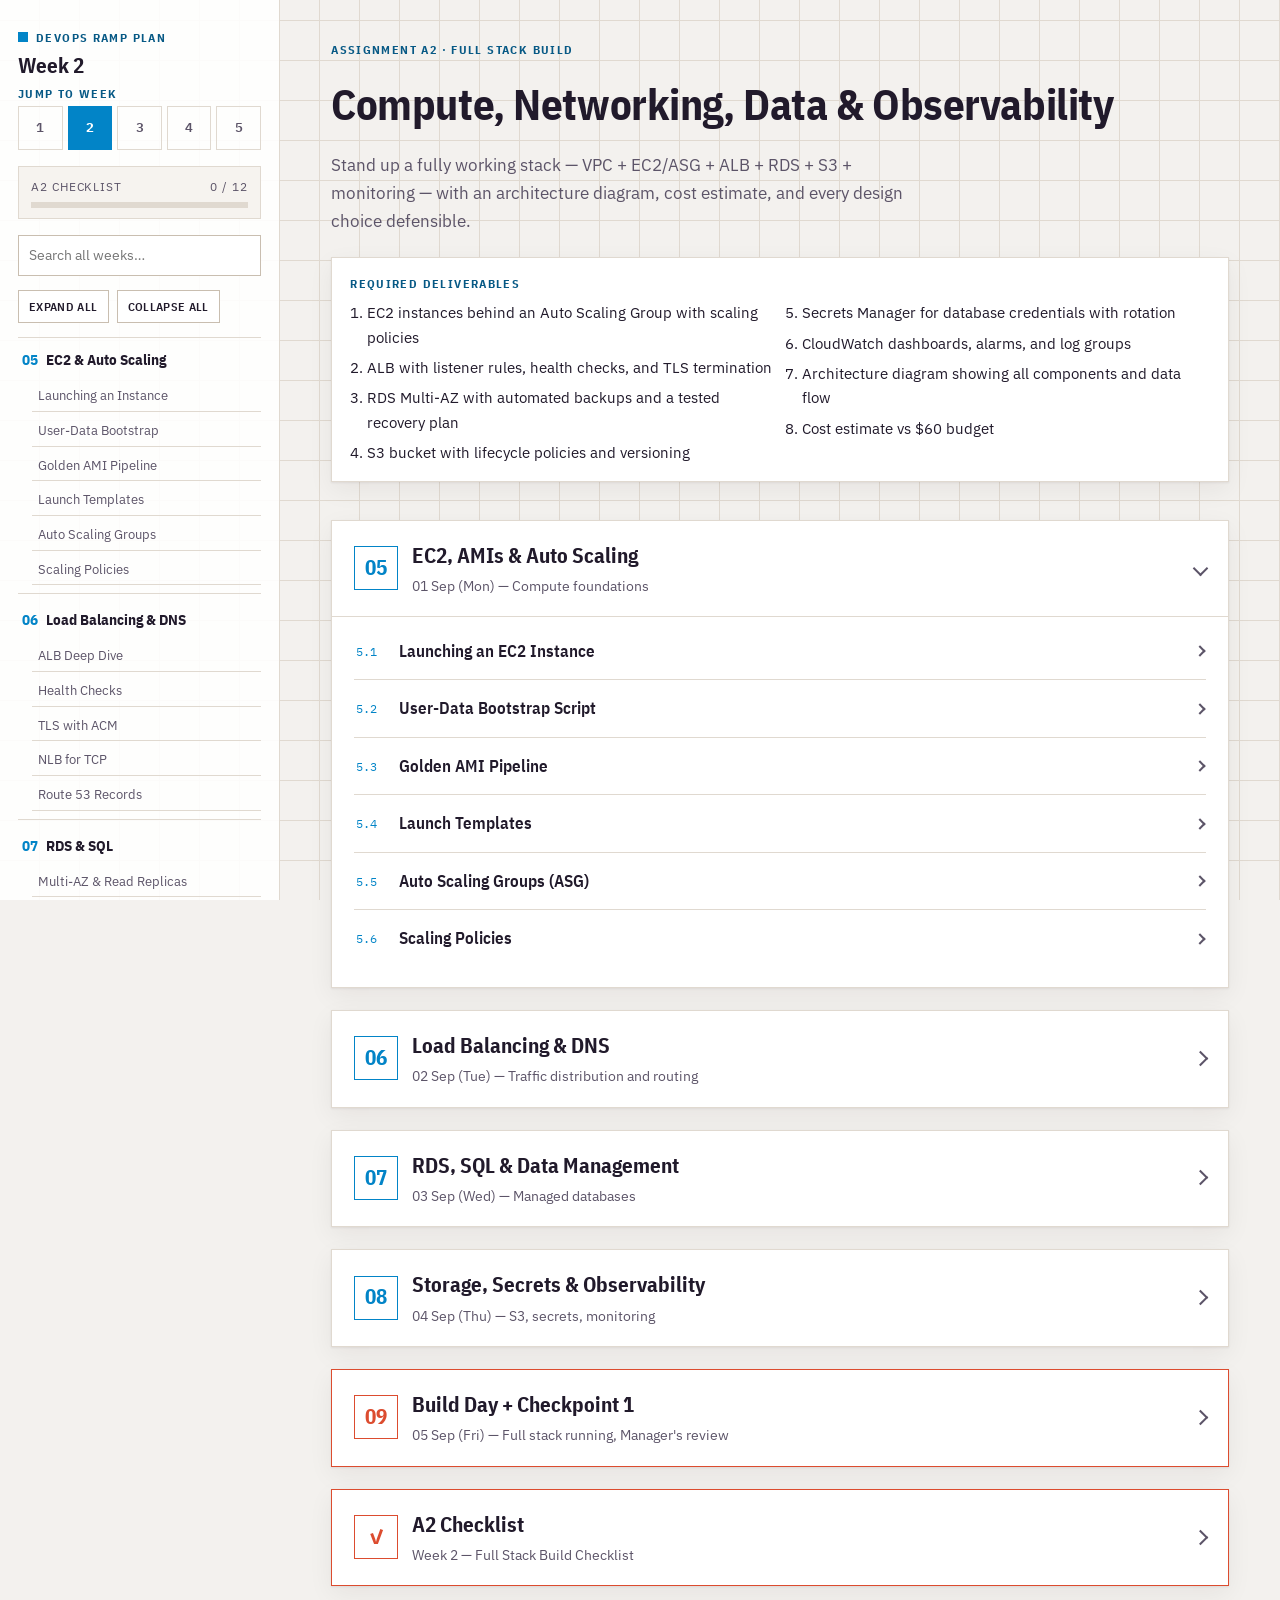
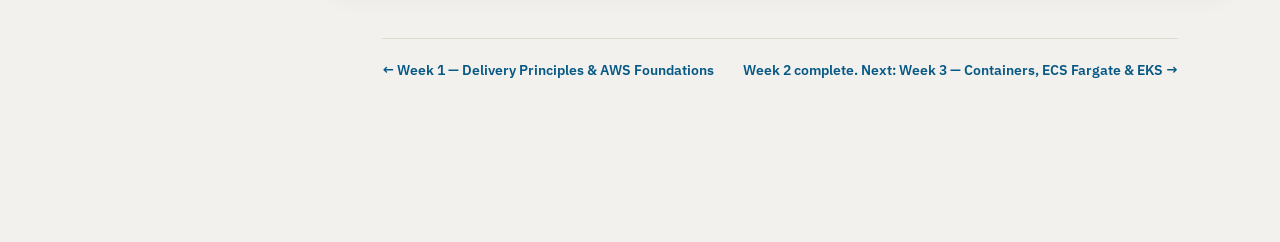
==== commit 3ae3b2e0: "Add site-wide search across all week pages Search box in the sidebar indexes every subsection's titl" ====
--- a/week2.html
+++ b/week2.html
@@ -33,6 +33,11 @@
     <div class="progress-card">
       <div class="p-row"><span>A2 Checklist</span><span id="progress-count">0 / 12</span></div>
       <div class="progress-track"><div class="progress-fill" id="progress-fill"></div></div>
+    </div>
+
+    <div class="site-search">
+      <input type="text" id="site-search-input" placeholder="Search all weeks…" autocomplete="off" spellcheck="false" aria-label="Search all weeks">
+      <div class="site-search-results" id="site-search-results" hidden></div>
     </div>
 
     <div class="nav-controls">
@@ -2801,6 +2806,7 @@
   </main>
 </div>
 
+<script src="search-index.js"></script>
 <script src="script.js"></script>
 <script>
 (function(){
--- a/styles.css
+++ b/styles.css
@@ -72,6 +72,28 @@
 .progress-card .p-row{display:flex; justify-content:space-between; font-size:.72rem; text-transform:uppercase; letter-spacing:.08em; color:var(--ink-muted); margin-bottom:6px}
 .progress-track{height:6px; background:var(--line); overflow:hidden}
 .progress-fill{height:100%; background:var(--accent); width:0%; transition:width .3s ease}
+
+.site-search{position:relative; margin-bottom:14px}
+.site-search input{
+  width:100%; box-sizing:border-box; font:inherit; font-size:.85rem;
+  padding:8px 10px; border:1px solid var(--line-strong); background:var(--surface); color:var(--ink);
+}
+.site-search input:focus{outline:2px solid var(--accent); outline-offset:-1px}
+.site-search-results{
+  position:absolute; top:calc(100% + 4px); left:0; right:0; z-index:30;
+  background:var(--surface); border:1px solid var(--line-strong); box-shadow:var(--shadow);
+  max-height:64vh; overflow-y:auto;
+}
+.site-search-results .sr-item{display:block; padding:8px 10px; text-decoration:none; border-bottom:1px solid var(--line); cursor:pointer}
+.site-search-results .sr-item:last-child{border-bottom:none}
+.site-search-results .sr-item:hover, .site-search-results .sr-item.active{background:var(--accent-tint)}
+.site-search-results .sr-page{font-family:'IBM Plex Sans Condensed',sans-serif; font-size:.68rem; font-weight:700; text-transform:uppercase; letter-spacing:.08em; color:var(--ink-muted)}
+.site-search-results .sr-exact{font-family:'IBM Plex Sans Condensed',sans-serif; font-size:.62rem; font-weight:700; text-transform:uppercase; letter-spacing:.05em; color:var(--accent-strong); border:1px solid var(--accent); padding:0 4px; margin-left:6px}
+.site-search-results .sr-title{display:block; font-weight:600; font-size:.85rem; color:var(--ink); margin:2px 0}
+.site-search-results .sr-snippet{display:block; font-size:.78rem; color:var(--ink-muted)}
+.site-search-results .sr-snippet mark, .site-search-results .sr-title mark{background:var(--accent-tint); color:var(--accent-strong); font-weight:700}
+.site-search-results .sr-empty, .site-search-results .sr-loading, .site-search-results .sr-more{padding:10px; font-size:.8rem; color:var(--ink-muted)}
+mark.hit-flash{background:var(--accent-tint); color:var(--accent-strong)}
 
 .nav-controls{display:flex; gap:8px; margin-bottom:14px}
 .btn{
